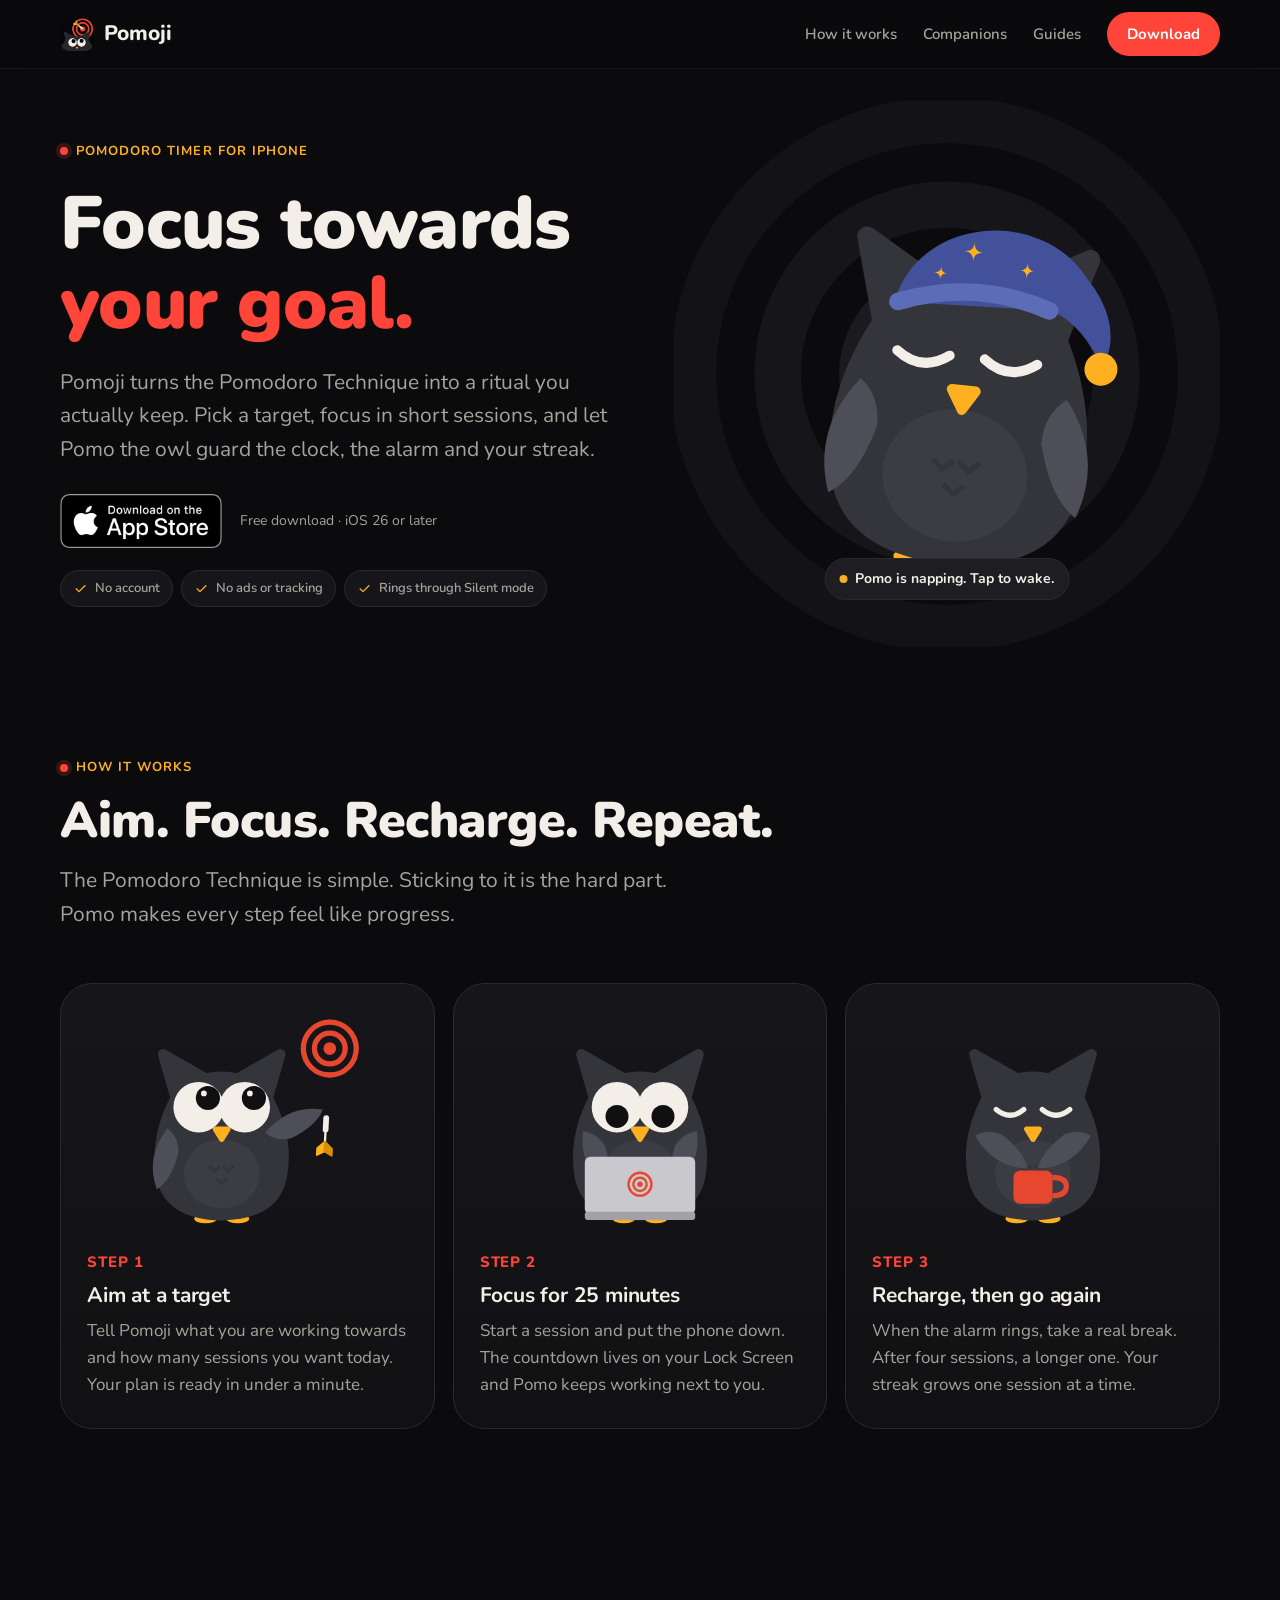
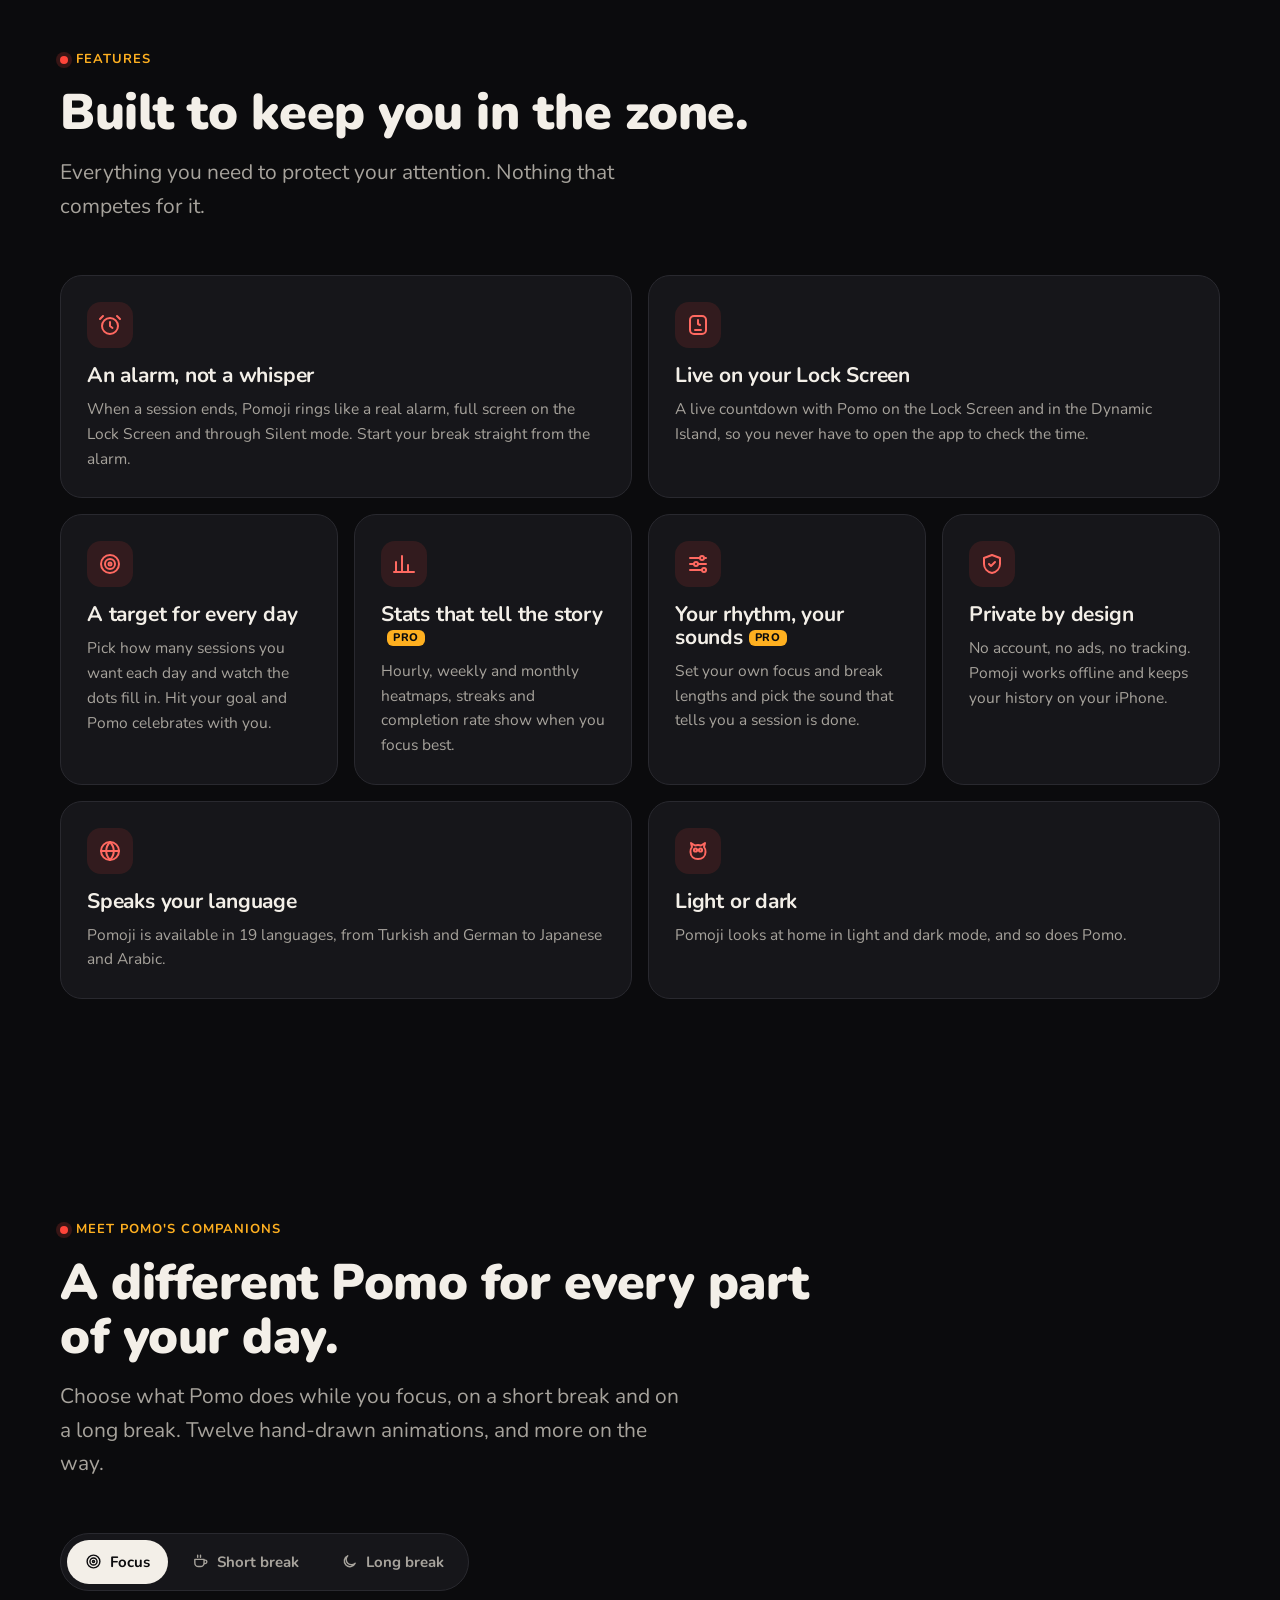
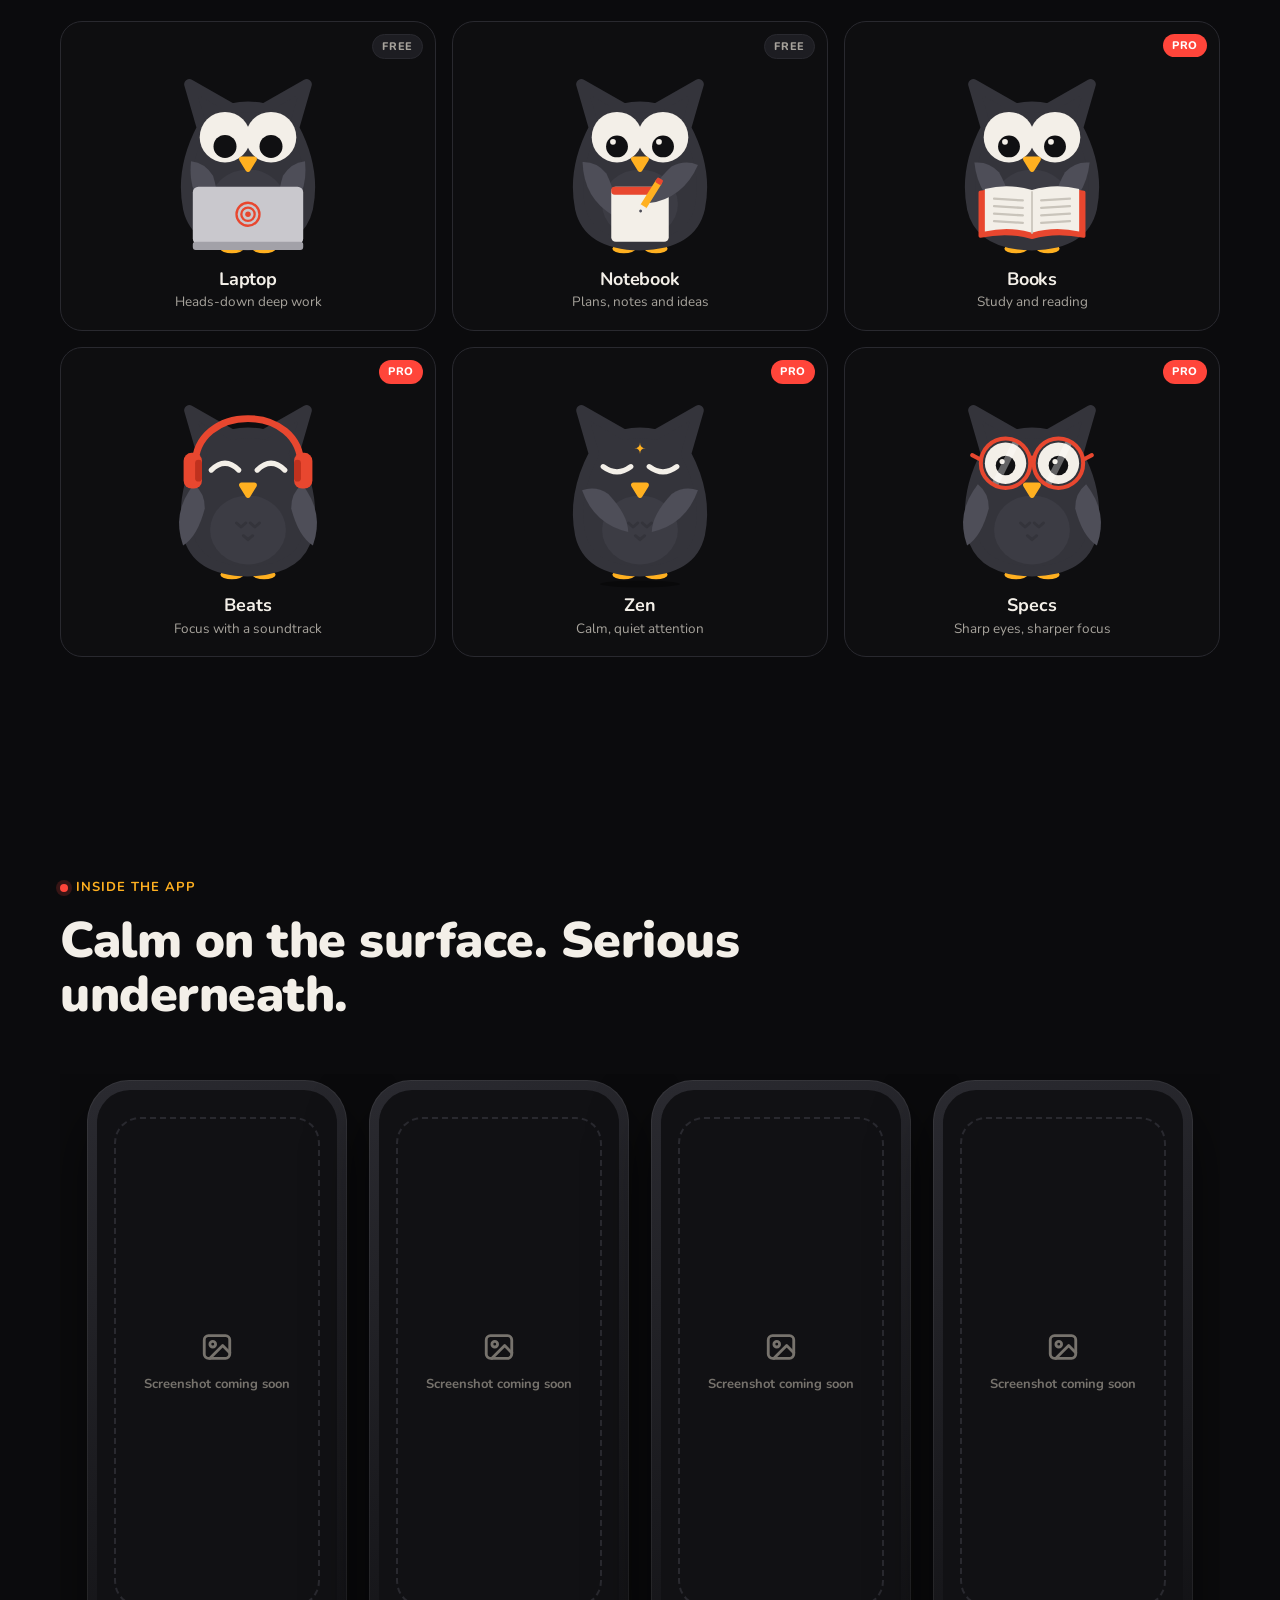
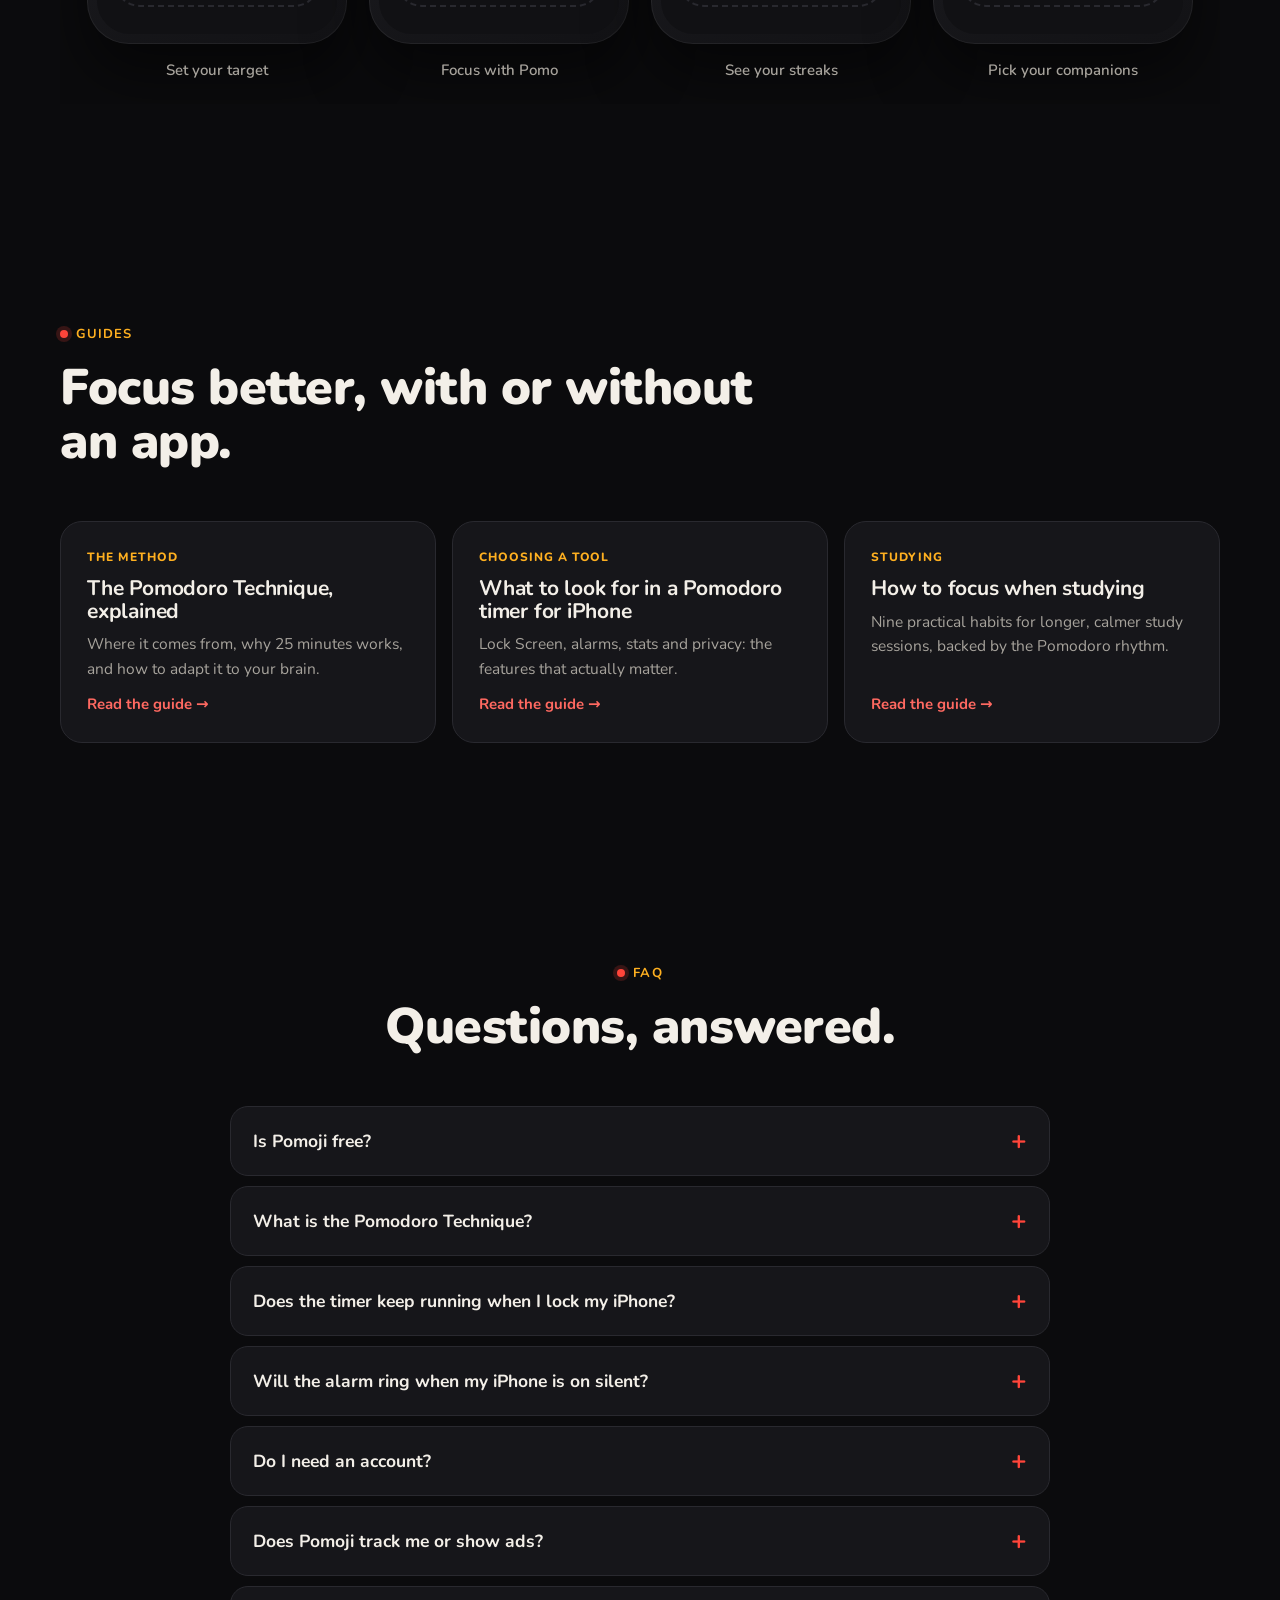
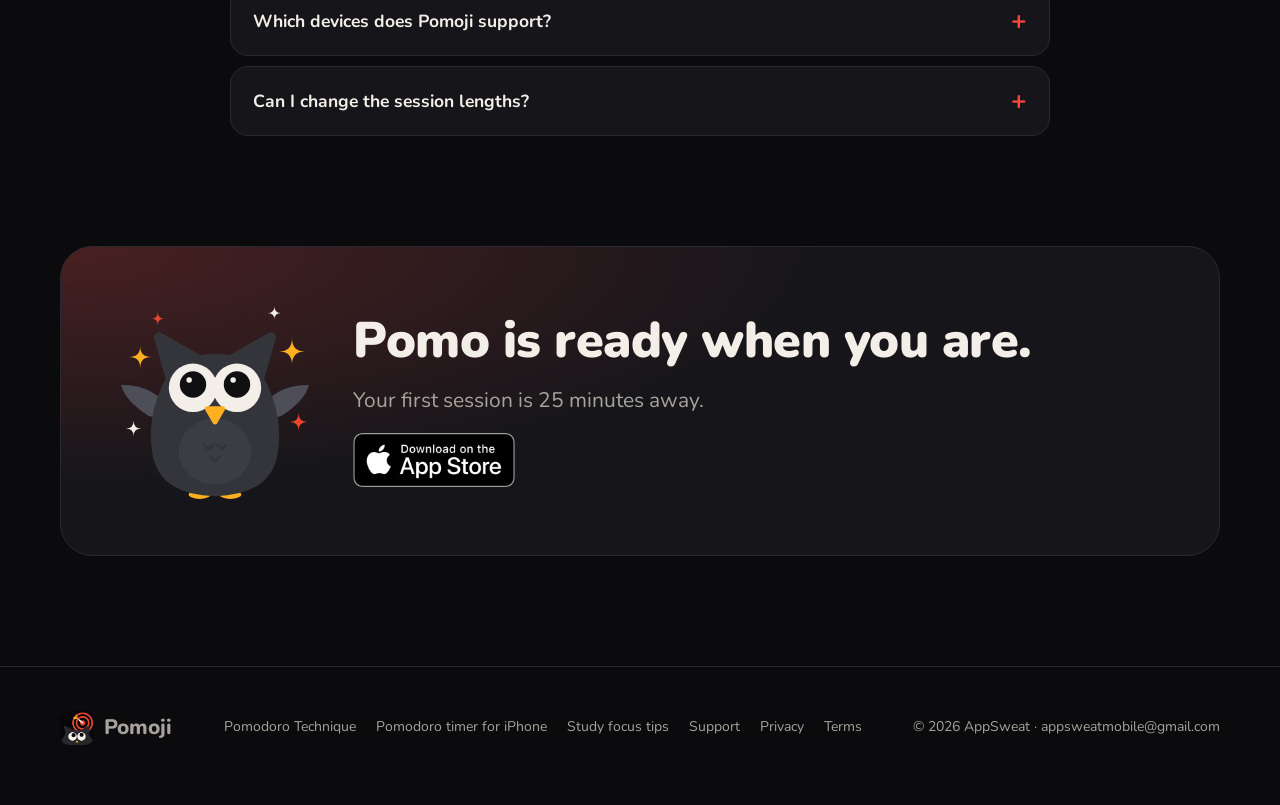
==== index.html @ 1c027a56 "Launch Pomoji website Co-Authored-By: Claude Opus 5.5 <noreply@anthropic.com>" ====
<!doctype html>
<html lang="en">
<head>
<meta charset="utf-8">
<meta name="viewport" content="width=device-width, initial-scale=1">
<title>Pomoji — Pomodoro Timer for iPhone with an Owl Coach</title>
<meta name="description" content="Pomoji is a Pomodoro timer for iPhone with Pomo the owl: alarms that ring on silent, a daily goal, streaks and stats. Free, private, no account.">
<link rel="canonical" href="https://armagangok.github.io/pomoji-app/">
<meta name="robots" content="index, follow, max-image-preview:large">
<meta name="theme-color" content="#0b0b0d">
<meta name="apple-itunes-app" content="app-id=6754637383">
<meta property="og:type" content="website">
<meta property="og:site_name" content="Pomoji">
<meta property="og:title" content="Pomoji — Pomodoro Timer for iPhone with an Owl Coach">
<meta property="og:description" content="Pomoji is a Pomodoro timer for iPhone with Pomo the owl: alarms that ring on silent, a daily goal, streaks and stats. Free, private, no account.">
<meta property="og:url" content="https://armagangok.github.io/pomoji-app/">
<meta property="og:image" content="https://armagangok.github.io/pomoji-app/assets/og-image.png">
<meta property="og:image:width" content="1200">
<meta property="og:image:height" content="630">
<meta name="twitter:card" content="summary_large_image">
<meta name="twitter:title" content="Pomoji — Pomodoro Timer for iPhone with an Owl Coach">
<meta name="twitter:description" content="Pomoji is a Pomodoro timer for iPhone with Pomo the owl: alarms that ring on silent, a daily goal, streaks and stats. Free, private, no account.">
<meta name="twitter:image" content="https://armagangok.github.io/pomoji-app/assets/og-image.png">
<link rel="icon" type="image/png" href="assets/favicon-64.png">
<link rel="apple-touch-icon" href="assets/apple-touch-icon.png">
<link rel="preconnect" href="https://fonts.googleapis.com"><link rel="preconnect" href="https://fonts.gstatic.com" crossorigin><link href="https://fonts.googleapis.com/css2?family=Nunito:wght@400;500;600;700;800;900&amp;display=swap" rel="stylesheet">
<link rel="stylesheet" href="site.css">
<link rel="stylesheet" href="poses.css">
<script type="application/ld+json">{
 "@context": "https://schema.org",
 "@graph": [
  {
   "@type": "Organization",
   "@id": "https://armagangok.github.io/pomoji-app/#appsweat",
   "name": "AppSweat",
   "email": "appsweatmobile@gmail.com",
   "url": "https://armagangok.github.io/pomoji-app/"
  },
  {
   "@type": "WebSite",
   "@id": "https://armagangok.github.io/pomoji-app/#site",
   "url": "https://armagangok.github.io/pomoji-app/",
   "name": "Pomoji",
   "publisher": {
    "@id": "https://armagangok.github.io/pomoji-app/#appsweat"
   }
  },
  {
   "@type": "MobileApplication",
   "@id": "https://armagangok.github.io/pomoji-app/#app",
   "name": "Pomoji",
   "alternateName": [
    "Pomodoro Timer - Pomoji",
    "Pomoji: Pomodoro Focus Timer"
   ],
   "description": "Pomoji is a Pomodoro focus timer for iPhone with an owl coach named Pomo, Lock Screen alarms, a daily session goal, streaks and heatmaps. No account, no ads, no tracking.",
   "operatingSystem": "iOS 26 or later",
   "applicationCategory": "ProductivityApplication",
   "url": "https://armagangok.github.io/pomoji-app/",
   "downloadUrl": "https://apps.apple.com/app/id6754637383",
   "installUrl": "https://apps.apple.com/app/id6754637383",
   "image": "https://armagangok.github.io/pomoji-app/assets/icon-512.png",
   "screenshot": "https://armagangok.github.io/pomoji-app/assets/og-image.png",
   "inLanguage": [
    "en",
    "tr",
    "de",
    "fr",
    "es",
    "it",
    "pt-BR",
    "ja",
    "ko",
    "zh-Hans",
    "ru",
    "ar",
    "hi",
    "id",
    "nl",
    "pl",
    "sv",
    "vi"
   ],
   "offers": {
    "@type": "Offer",
    "price": "0",
    "priceCurrency": "USD",
    "category": "free"
   },
   "publisher": {
    "@id": "https://armagangok.github.io/pomoji-app/#appsweat"
   },
   "featureList": [
    "An alarm, not a whisper",
    "Live on your Lock Screen",
    "A target for every day",
    "Stats that tell the story",
    "Your rhythm, your sounds",
    "Private by design",
    "Speaks your language",
    "Light or dark"
   ]
  },
  {
   "@type": "FAQPage",
   "mainEntity": [
    {
     "@type": "Question",
     "name": "Is Pomoji free?",
     "acceptedAnswer": {
      "@type": "Answer",
      "text": "Yes. Pomoji is a free download with the full Pomodoro timer, Lock Screen alarms, the daily goal and the free companions. Pomoji Pro is an optional subscription that adds detailed stats and heatmaps, custom session lengths and sounds, and the Pro companions."
     }
    },
    {
     "@type": "Question",
     "name": "What is the Pomodoro Technique?",
     "acceptedAnswer": {
      "@type": "Answer",
      "text": "It is a time-management method where you work in focused sessions, classically 25 minutes, separated by 5-minute breaks, with a longer break after every four sessions. Pomoji runs that rhythm for you and keeps count."
     }
    },
    {
     "@type": "Question",
     "name": "Does the timer keep running when I lock my iPhone?",
     "acceptedAnswer": {
      "@type": "Answer",
      "text": "Yes. Pomoji tracks real time, shows a live countdown on the Lock Screen and in the Dynamic Island, and alerts you when the session ends even if the app is closed."
     }
    },
    {
     "@type": "Question",
     "name": "Will the alarm ring when my iPhone is on silent?",
     "acceptedAnswer": {
      "@type": "Answer",
      "text": "If you allow alarms, Pomoji uses Apple's AlarmKit so the end of a session rings like a real alarm, full screen on the Lock Screen, even in Silent mode or a Focus. From the alarm you can start your break or your next focus session in one tap."
     }
    },
    {
     "@type": "Question",
     "name": "Do I need an account?",
     "acceptedAnswer": {
      "@type": "Answer",
      "text": "No. There is no sign-up and no login. Your sessions, streaks and settings stay on your iPhone."
     }
    },
    {
     "@type": "Question",
     "name": "Does Pomoji track me or show ads?",
     "acceptedAnswer": {
      "@type": "Answer",
      "text": "No. Pomoji has no ads and no third-party analytics or tracking SDKs. Read the Privacy Policy for the details."
     }
    },
    {
     "@type": "Question",
     "name": "Which devices does Pomoji support?",
     "acceptedAnswer": {
      "@type": "Answer",
      "text": "Pomoji is made for iPhone and needs iOS 26 or later."
     }
    },
    {
     "@type": "Question",
     "name": "Can I change the session lengths?",
     "acceptedAnswer": {
      "@type": "Answer",
      "text": "Yes. The classic 25/5/15 rhythm is the default, and Pomoji Pro lets you set your own focus, short break and long break lengths."
     }
    }
   ]
  }
 ]
}</script>
</head>
<body>
<a class="sr-only" href="#main">Skip to content</a>
<header class="topbar"><div class="wrap">
<a class="brand" href="./"><img src="assets/favicon-64.png" alt="" width="34" height="34">Pomoji</a>
<nav class="nav" aria-label="Main">
<a class="hide-sm" href="./#how">How it works</a>
<a class="hide-sm" href="./#companions">Companions</a>
<a class="hide-sm" href="./#guides">Guides</a>
<a class="btn btn-red" href="https://apps.apple.com/app/id6754637383">Download</a>
</nav>
</div></header>

<main id="main">
<section class="hero"><div class="wrap">
<div class="hero-copy">
<p class="eyebrow">Pomodoro timer for iPhone</p>
<h1>Focus towards <span class="accent">your goal.</span></h1>
<p class="lead">Pomoji turns the Pomodoro Technique into a ritual you actually keep. Pick a target, focus in short sessions, and let Pomo the owl guard the clock, the alarm and your streak.</p>
<div class="store-row"><a class="store-badge" href="https://apps.apple.com/app/id6754637383" aria-label="Download Pomoji on the App Store"><img src="assets/badge-app-store.png" alt="Download on the App Store" width="162" height="54"></a><span class="store-meta">Free download · iOS 26 or later</span></div>
<div class="chips">
<span class="chip"><svg viewBox="0 0 24 24" aria-hidden="true" fill="none" stroke="currentColor" stroke-width="2" stroke-linecap="round" stroke-linejoin="round"><path d="M5 12.5l4.5 4.5L19 7.5"/></svg>No account</span>
<span class="chip"><svg viewBox="0 0 24 24" aria-hidden="true" fill="none" stroke="currentColor" stroke-width="2" stroke-linecap="round" stroke-linejoin="round"><path d="M5 12.5l4.5 4.5L19 7.5"/></svg>No ads or tracking</span>
<span class="chip"><svg viewBox="0 0 24 24" aria-hidden="true" fill="none" stroke="currentColor" stroke-width="2" stroke-linecap="round" stroke-linejoin="round"><path d="M5 12.5l4.5 4.5L19 7.5"/></svg>Rings through Silent mode</span>
</div>
</div>
<div class="stage">
<svg class="stage-rings" viewBox="0 0 400 400" aria-hidden="true"><circle cx="200" cy="200" r="186" stroke="#131316"></circle><circle cx="200" cy="200" r="124" stroke="#16161a"></circle><circle cx="200" cy="200" r="62" stroke="#1a1a1f"></circle></svg>
<button class="pomo-button" type="button" aria-label="Wake Pomo up"><svg id="pomo" viewBox="0 0 400 400" aria-hidden="true">
<g class="h-zzz"><path class="pm-z" d="M78 150 h14 l-14 14 h14" style="fill:none;stroke:#F3EFE8;stroke-width:3.1;stroke-linecap:round;stroke-linejoin:round;animation-delay:0s"></path><path class="pm-z" d="M56 108 h20 l-20 20 h20" style="fill:none;stroke:#F3EFE8;stroke-width:4.4;stroke-linecap:round;stroke-linejoin:round;animation-delay:0.9s"></path><path class="pm-z" d="M32 58 h27 l-27 27 h27" style="fill:none;stroke:#F3EFE8;stroke-width:5.9;stroke-linecap:round;stroke-linejoin:round;animation-delay:1.8s"></path></g>
<g class="h-sparks"><path class="pm-spark" d="M58 100 Q58 120 78 120 Q58 120 58 140 Q58 120 38 120 Q58 120 58 100 Z" style="fill:#FFB020;animation-delay:0s"></path><path class="pm-spark" d="M345 86 Q345 110 369 110 Q345 110 345 134 Q345 110 321 110 Q345 110 345 86 Z" style="fill:#FFB020;animation-delay:0.4s"></path><path class="pm-spark" d="M48 236 Q48 250 62 250 Q48 250 48 264 Q48 250 34 250 Q48 250 48 236 Z" style="fill:#F3EFE8;animation-delay:0.8s"></path><path class="pm-spark" d="M355 222 Q355 238 371 238 Q355 238 355 254 Q355 238 339 238 Q355 238 355 222 Z" style="fill:#E8472F;animation-delay:0.2s"></path><path class="pm-spark" d="M96 34 Q96 46 108 46 Q96 46 96 58 Q96 46 84 46 Q96 46 96 34 Z" style="fill:#E8472F;animation-delay:0.6s"></path><path class="pm-spark" d="M310 24 Q310 36 322 36 Q310 36 310 48 Q310 36 298 36 Q310 36 310 24 Z" style="fill:#F3EFE8;animation-delay:1s"></path></g>
<g class="h-hop"><g class="h-breathe"><g class="h-sway">
<ellipse cx="172" cy="370" rx="20" ry="8" style="fill:#FFB020"></ellipse><ellipse cx="228" cy="370" rx="20" ry="8" style="fill:#FFB020"></ellipse><path d="M120 160 L98 84 L172 126 Q200 120 228 126 L302 84 L280 160 Q318 232 304 300 Q290 362 200 364 Q110 362 96 300 Q82 232 120 160 Z" style="fill:#34343B;stroke:#34343B;stroke-width:18;stroke-linejoin:round"></path><ellipse cx="200" cy="292" rx="66" ry="60" style="fill:#3C3C44"></ellipse><path d="M180 280 l8 7 l8 -7 M204 280 l8 7 l8 -7 M192 302 l8 7 l8 -7" style="fill:none;stroke:#34343B;stroke-width:5;stroke-linecap:round;stroke-linejoin:round"></path>
<g class="h-eyes-closed"><path d="M136 184 Q160 202 184 184" style="fill:none;stroke:#F3EFE8;stroke-width:9;stroke-linecap:round"></path><path d="M216 184 Q240 202 264 184" style="fill:none;stroke:#F3EFE8;stroke-width:9;stroke-linecap:round"></path></g>
<g class="h-eyes-open"><circle cx="160" cy="176" r="44" style="fill:#F3EFE8"></circle><circle cx="240" cy="176" r="44" style="fill:#F3EFE8"></circle><g class="h-pupils"><circle cx="160" cy="178" r="21" style="fill:#101012"></circle><circle cx="153" cy="170" r="5" style="fill:#F3EFE8"></circle><circle cx="240" cy="178" r="21" style="fill:#101012"></circle><circle cx="233" cy="170" r="5" style="fill:#F3EFE8"></circle></g></g>
<path class="h-yawn" d="M189 214 H211 L200 232 Z" style="fill:#FFB020;stroke:#FFB020;stroke-width:9;stroke-linejoin:round"></path>
<g class="h-wing-l"><path d="M104 214 Q 74 270 104 322 Q 126 302 130 252 Q 126 226 104 214 Z" transform="rotate(10 112 224)" style="fill:#4E4E58"></path></g><g class="h-wing-r"><path d="M296 214 Q 326 270 296 322 Q 274 302 270 252 Q 274 226 296 214 Z" transform="rotate(-10 288 224)" style="fill:#4E4E58"></path></g>
<g class="h-cap">
<path d="M134 136 C150 66 252 46 298 104 C320 126 328 150 322 172 C306 146 284 130 266 130 Z" style="fill:#43519A;stroke:#43519A;stroke-width:8;stroke-linejoin:round"></path>
<path d="M132 140 Q200 112 270 134" style="fill:none;stroke:#5D6CB8;stroke-width:16;stroke-linecap:round"></path><path d="M196 79 Q196 88 205 88 Q196 88 196 97 Q196 88 187 88 Q196 88 196 79 Z" style="fill:#FFB020"></path><path d="M246 93 Q246 100 253 100 Q246 100 246 107 Q246 100 239 100 Q246 100 246 93 Z" style="fill:#FFB020"></path><path d="M168 104 Q168 110 174 110 Q168 110 168 116 Q168 110 162 110 Q168 110 168 104 Z" style="fill:#FFB020"></path>
<circle class="pm-pompom" cx="322" cy="182" r="15" style="fill:#FFB020"></circle>
</g>
</g></g></g>
</svg></button>
<p class="bubble" aria-live="polite"></p>
<span class="pomo-hint" aria-hidden="true"><span class="dot"></span>Pomo is napping. Tap to wake.</span>
</div>
</div></section>
<section class="section" id="how"><div class="wrap">
<div class="section-head">
<p class="eyebrow">How it works</p>
<h2>Aim. Focus. Recharge. Repeat.</h2>
<p class="lead">The Pomodoro Technique is simple. Sticking to it is the hard part. Pomo makes every step feel like progress.</p>
</div>
<div class="steps">
<article class="step"><svg class="pose" viewBox="0 0 400 400" role="img" aria-label="Pomo throwing a dart at a target"><g class="pm-hit"><circle cx="344" cy="74" r="46" style="fill:none;stroke:#E8472F;stroke-width:9.2"></circle><circle cx="344" cy="74" r="26.7" style="fill:none;stroke:#E8472F;stroke-width:9.2"></circle><circle cx="344" cy="74" r="11.0" style="fill:#E8472F"></circle></g><g transform="translate(-44 0)"><g class="pm-bob"><ellipse cx="172" cy="370" rx="20" ry="8" style="fill:#FFB020"></ellipse><ellipse cx="228" cy="370" rx="20" ry="8" style="fill:#FFB020"></ellipse><path d="M120 160 L98 84 L172 126 Q200 120 228 126 L302 84 L280 160 Q318 232 304 300 Q290 362 200 364 Q110 362 96 300 Q82 232 120 160 Z" style="fill:#34343B;stroke:#34343B;stroke-width:18;stroke-linejoin:round"></path><ellipse cx="200" cy="292" rx="66" ry="60" style="fill:#3C3C44"></ellipse><path d="M180 280 l8 7 l8 -7 M204 280 l8 7 l8 -7 M192 302 l8 7 l8 -7" style="fill:none;stroke:#34343B;stroke-width:5;stroke-linecap:round;stroke-linejoin:round"></path><g class="pm-blink"><circle cx="160" cy="176" r="44" style="fill:#F3EFE8"></circle><circle cx="240" cy="176" r="44" style="fill:#F3EFE8"></circle><circle cx="176" cy="160" r="21" style="fill:#101012"></circle><circle cx="256" cy="160" r="21" style="fill:#101012"></circle><circle cx="169" cy="152" r="5" style="fill:#F3EFE8"></circle><circle cx="249" cy="152" r="5" style="fill:#F3EFE8"></circle></g><path d="M189 214 H211 L200 232 Z" style="fill:#FFB020;stroke:#FFB020;stroke-width:9;stroke-linejoin:round"></path><path d="M104 214 Q 74 270 104 322 Q 126 302 130 252 Q 126 226 104 214 Z" transform="rotate(10 112 224)" style="fill:#4E4E58"></path><path d="M296 214 Q 326 270 296 322 Q 274 302 270 252 Q 274 226 296 214 Z" transform="rotate(-112 288 224)" style="fill:#4E4E58"></path></g></g><g transform="translate(338 190) rotate(-87.0)"><g class="pm-fly" style="--d:116.2px"><rect x="-30" y="-5" width="30" height="10" rx="5" style="fill:#F3EFE8"></rect><rect x="-54" y="-2" width="26" height="4" rx="2" style="fill:#F3EFE8"></rect><path d="M-46 0 L-58 -13 L-70 -13 L-63 0 Z" style="fill:#FFB020;stroke:#FFB020;stroke-width:3;stroke-linejoin:round"></path><path d="M-46 0 L-58 13 L-70 13 L-63 0 Z" style="fill:#D98E00;stroke:#D98E00;stroke-width:3;stroke-linejoin:round"></path></g></g></svg><span class="num">Step 1</span><h3>Aim at a target</h3><p>Tell Pomoji what you are working towards and how many sessions you want today. Your plan is ready in under a minute.</p></article>
<article class="step"><svg class="pose" viewBox="0 0 400 400" role="img" aria-label="Pomo typing on a laptop"><g class="pm-bob"><ellipse cx="172" cy="370" rx="20" ry="8" style="fill:#FFB020"></ellipse><ellipse cx="228" cy="370" rx="20" ry="8" style="fill:#FFB020"></ellipse><path d="M120 160 L98 84 L172 126 Q200 120 228 126 L302 84 L280 160 Q318 232 304 300 Q290 362 200 364 Q110 362 96 300 Q82 232 120 160 Z" style="fill:#34343B;stroke:#34343B;stroke-width:18;stroke-linejoin:round"></path><ellipse cx="200" cy="292" rx="66" ry="60" style="fill:#3C3C44"></ellipse><path d="M180 280 l8 7 l8 -7 M204 280 l8 7 l8 -7 M192 302 l8 7 l8 -7" style="fill:none;stroke:#34343B;stroke-width:5;stroke-linecap:round;stroke-linejoin:round"></path><g class="pm-blink"><circle cx="160" cy="176" r="44" style="fill:#F3EFE8"></circle><circle cx="240" cy="176" r="44" style="fill:#F3EFE8"></circle><circle cx="160" cy="192" r="20" style="fill:#101012"></circle><circle cx="240" cy="192" r="20" style="fill:#101012"></circle></g><path d="M189 214 H211 L200 232 Z" style="fill:#FFB020;stroke:#FFB020;stroke-width:9;stroke-linejoin:round"></path><g class="pm-type-a"><path d="M104 214 Q 74 270 104 322 Q 126 302 130 252 Q 126 226 104 214 Z" transform="rotate(-22 112 224)" style="fill:#4E4E58"></path></g><g class="pm-type-b"><path d="M296 214 Q 326 270 296 322 Q 274 302 270 252 Q 274 226 296 214 Z" transform="rotate(22 288 224)" style="fill:#4E4E58"></path></g></g><rect x="104" y="262" width="192" height="100" rx="10" style="fill:#C9C8CD"></rect><rect x="104" y="358" width="192" height="14" rx="5" style="fill:#A2A1A8"></rect><g class="pm-rings"><circle cx="200" cy="310" r="20" style="fill:none;stroke:#E8472F;stroke-width:4.0"></circle><circle cx="200" cy="310" r="11.6" style="fill:none;stroke:#E8472F;stroke-width:4.0"></circle><circle cx="200" cy="310" r="4.8" style="fill:#E8472F"></circle></g></svg><span class="num">Step 2</span><h3>Focus for 25 minutes</h3><p>Start a session and put the phone down. The countdown lives on your Lock Screen and Pomo keeps working next to you.</p></article>
<article class="step"><svg class="pose" viewBox="0 0 400 400" role="img" aria-label="Pomo sipping from a warm mug"><g class="pm-breathe"><ellipse cx="172" cy="370" rx="20" ry="8" style="fill:#FFB020"></ellipse><ellipse cx="228" cy="370" rx="20" ry="8" style="fill:#FFB020"></ellipse><path d="M120 160 L98 84 L172 126 Q200 120 228 126 L302 84 L280 160 Q318 232 304 300 Q290 362 200 364 Q110 362 96 300 Q82 232 120 160 Z" style="fill:#34343B;stroke:#34343B;stroke-width:18;stroke-linejoin:round"></path><ellipse cx="200" cy="292" rx="66" ry="60" style="fill:#3C3C44"></ellipse><path d="M180 280 l8 7 l8 -7 M204 280 l8 7 l8 -7 M192 302 l8 7 l8 -7" style="fill:none;stroke:#34343B;stroke-width:5;stroke-linecap:round;stroke-linejoin:round"></path><path d="M136 180 Q160 200 184 180" style="fill:none;stroke:#F3EFE8;stroke-width:9;stroke-linecap:round"></path><path d="M216 180 Q240 200 264 180" style="fill:none;stroke:#F3EFE8;stroke-width:9;stroke-linecap:round"></path><path d="M189 214 H211 L200 232 Z" style="fill:#FFB020;stroke:#FFB020;stroke-width:9;stroke-linejoin:round"></path><path d="M150 190 Q140 200 150 206" style="fill:none;stroke:none"></path><rect x="166" y="286" width="68" height="58" rx="12" style="fill:#E8472F"></rect><path d="M234 298 q24 0 24 16 q0 16 -24 16" style="fill:none;stroke:#E8472F;stroke-width:9"></path><path d="M104 214 Q 74 270 104 322 Q 126 302 130 252 Q 126 226 104 214 Z" transform="rotate(-58 112 224)" style="fill:#4E4E58"></path><path d="M296 214 Q 326 270 296 322 Q 274 302 270 252 Q 274 226 296 214 Z" transform="rotate(58 288 224)" style="fill:#4E4E58"></path></g><path class="pm-steam" d="M190 280 q-6 -9 0 -18 q6 -9 0 -18" style="fill:none;stroke:#F3EFE8;stroke-width:5;stroke-linecap:round;animation-delay:0s"></path><path class="pm-steam" d="M212 280 q-6 -9 0 -18 q6 -9 0 -18" style="fill:none;stroke:#F3EFE8;stroke-width:5;stroke-linecap:round;animation-delay:1.2s"></path></svg><span class="num">Step 3</span><h3>Recharge, then go again</h3><p>When the alarm rings, take a real break. After four sessions, a longer one. Your streak grows one session at a time.</p></article>
</div>
</div></section>
<section class="section" id="features"><div class="wrap">
<div class="section-head">
<p class="eyebrow">Features</p>
<h2>Built to keep you in the zone.</h2>
<p class="lead">Everything you need to protect your attention. Nothing that competes for it.</p>
</div>
<div class="features"><article class="feature wide"><span class="icon"><svg viewBox="0 0 24 24" aria-hidden="true" fill="none" stroke="currentColor" stroke-width="2" stroke-linecap="round" stroke-linejoin="round"><circle cx="12" cy="13" r="8"/><path d="M12 9v4l2.5 2M5 3 2 6M19 3l3 3"/></svg></span><h3>An alarm, not a whisper</h3><p>When a session ends, Pomoji rings like a real alarm, full screen on the Lock Screen and through Silent mode. Start your break straight from the alarm.</p></article><article class="feature wide"><span class="icon"><svg viewBox="0 0 24 24" aria-hidden="true" fill="none" stroke="currentColor" stroke-width="2" stroke-linecap="round" stroke-linejoin="round"><rect x="4" y="3" width="16" height="18" rx="4"/><path d="M9 17h6M12 7v4l2 1"/></svg></span><h3>Live on your Lock Screen</h3><p>A live countdown with Pomo on the Lock Screen and in the Dynamic Island, so you never have to open the app to check the time.</p></article><article class="feature"><span class="icon"><svg viewBox="0 0 24 24" aria-hidden="true" fill="none" stroke="currentColor" stroke-width="2" stroke-linecap="round" stroke-linejoin="round"><circle cx="12" cy="12" r="9"/><circle cx="12" cy="12" r="5"/><circle cx="12" cy="12" r="1.5"/></svg></span><h3>A target for every day</h3><p>Pick how many sessions you want each day and watch the dots fill in. Hit your goal and Pomo celebrates with you.</p></article><article class="feature"><span class="icon"><svg viewBox="0 0 24 24" aria-hidden="true" fill="none" stroke="currentColor" stroke-width="2" stroke-linecap="round" stroke-linejoin="round"><path d="M4 20V10M10 20V4M16 20v-7M22 20H2"/></svg></span><h3>Stats that tell the story<span class=pro>PRO</span></h3><p>Hourly, weekly and monthly heatmaps, streaks and completion rate show when you focus best.</p></article><article class="feature"><span class="icon"><svg viewBox="0 0 24 24" aria-hidden="true" fill="none" stroke="currentColor" stroke-width="2" stroke-linecap="round" stroke-linejoin="round"><path d="M4 6h10M18 6h2M4 12h4M12 12h8M4 18h12M20 18h0"/><circle cx="16" cy="6" r="2"/><circle cx="10" cy="12" r="2"/><circle cx="18" cy="18" r="2"/></svg></span><h3>Your rhythm, your sounds<span class=pro>PRO</span></h3><p>Set your own focus and break lengths and pick the sound that tells you a session is done.</p></article><article class="feature"><span class="icon"><svg viewBox="0 0 24 24" aria-hidden="true" fill="none" stroke="currentColor" stroke-width="2" stroke-linecap="round" stroke-linejoin="round"><path d="M12 3l8 3v6c0 4.5-3.4 8-8 9-4.6-1-8-4.5-8-9V6z"/><path d="M9 12l2 2 4-4"/></svg></span><h3>Private by design</h3><p>No account, no ads, no tracking. Pomoji works offline and keeps your history on your iPhone.</p></article><article class="feature wide"><span class="icon"><svg viewBox="0 0 24 24" aria-hidden="true" fill="none" stroke="currentColor" stroke-width="2" stroke-linecap="round" stroke-linejoin="round"><circle cx="12" cy="12" r="9"/><path d="M3 12h18M12 3c2.5 2.7 3.8 5.7 3.8 9s-1.3 6.3-3.8 9c-2.5-2.7-3.8-5.7-3.8-9S9.5 5.7 12 3z"/></svg></span><h3>Speaks your language</h3><p>Pomoji is available in 19 languages, from Turkish and German to Japanese and Arabic.</p></article><article class="feature wide"><span class="icon"><svg viewBox="0 0 24 24" aria-hidden="true" fill="none" stroke="currentColor" stroke-width="2" stroke-linecap="round" stroke-linejoin="round"><path d="M6 8 5 4l4 2.5a8 8 0 0 1 6 0L19 4l-1 4a7 7 0 0 1 1.5 5c0 4.4-3.4 7-7.5 7s-7.5-2.6-7.5-7A7 7 0 0 1 6 8z"/><circle cx="9.5" cy="11" r="1.6"/><circle cx="14.5" cy="11" r="1.6"/></svg></span><h3>Light or dark</h3><p>Pomoji looks at home in light and dark mode, and so does Pomo.</p></article></div>
</div></section>
<section class="section" id="companions"><div class="wrap">
<div class="section-head">
<p class="eyebrow">Meet Pomo's companions</p>
<h2>A different Pomo for every part of your day.</h2>
<p class="lead">Choose what Pomo does while you focus, on a short break and on a long break. Twelve hand-drawn animations, and more on the way.</p>
</div>
<div class="tabs" role="tablist" aria-label="Companion categories"><button class="tab" role="tab" type="button" id="tab-focus" aria-controls="panel-focus" aria-selected="true" tabindex="0"><svg viewBox="0 0 24 24" aria-hidden="true" fill="none" stroke="currentColor" stroke-width="2" stroke-linecap="round" stroke-linejoin="round"><circle cx="12" cy="12" r="9"/><circle cx="12" cy="12" r="5"/><circle cx="12" cy="12" r="1.5"/></svg>Focus</button><button class="tab" role="tab" type="button" id="tab-short" aria-controls="panel-short" aria-selected="false" tabindex="-1"><svg viewBox="0 0 24 24" aria-hidden="true" fill="none" stroke="currentColor" stroke-width="2" stroke-linecap="round" stroke-linejoin="round"><path d="M4 9h13v5a5 5 0 0 1-5 5H9a5 5 0 0 1-5-5zM17 10h1.5a2.5 2.5 0 0 1 0 5H17M8 3v3M12 3v3"/></svg>Short break</button><button class="tab" role="tab" type="button" id="tab-long" aria-controls="panel-long" aria-selected="false" tabindex="-1"><svg viewBox="0 0 24 24" aria-hidden="true" fill="none" stroke="currentColor" stroke-width="2" stroke-linecap="round" stroke-linejoin="round"><path d="M20 14.5A8 8 0 1 1 9.5 4 6.5 6.5 0 0 0 20 14.5z"/></svg>Long break</button></div>
<div class="gallery" role="tabpanel" id="panel-focus" aria-labelledby="tab-focus"><article class="pal"><svg class="pose" viewBox="0 0 400 400" role="img" aria-label="Pomo, Laptop companion"><g class="pm-bob"><ellipse cx="172" cy="370" rx="20" ry="8" style="fill:#FFB020"></ellipse><ellipse cx="228" cy="370" rx="20" ry="8" style="fill:#FFB020"></ellipse><path d="M120 160 L98 84 L172 126 Q200 120 228 126 L302 84 L280 160 Q318 232 304 300 Q290 362 200 364 Q110 362 96 300 Q82 232 120 160 Z" style="fill:#34343B;stroke:#34343B;stroke-width:18;stroke-linejoin:round"></path><ellipse cx="200" cy="292" rx="66" ry="60" style="fill:#3C3C44"></ellipse><path d="M180 280 l8 7 l8 -7 M204 280 l8 7 l8 -7 M192 302 l8 7 l8 -7" style="fill:none;stroke:#34343B;stroke-width:5;stroke-linecap:round;stroke-linejoin:round"></path><g class="pm-blink"><circle cx="160" cy="176" r="44" style="fill:#F3EFE8"></circle><circle cx="240" cy="176" r="44" style="fill:#F3EFE8"></circle><circle cx="160" cy="192" r="20" style="fill:#101012"></circle><circle cx="240" cy="192" r="20" style="fill:#101012"></circle></g><path d="M189 214 H211 L200 232 Z" style="fill:#FFB020;stroke:#FFB020;stroke-width:9;stroke-linejoin:round"></path><g class="pm-type-a"><path d="M104 214 Q 74 270 104 322 Q 126 302 130 252 Q 126 226 104 214 Z" transform="rotate(-22 112 224)" style="fill:#4E4E58"></path></g><g class="pm-type-b"><path d="M296 214 Q 326 270 296 322 Q 274 302 270 252 Q 274 226 296 214 Z" transform="rotate(22 288 224)" style="fill:#4E4E58"></path></g></g><rect x="104" y="262" width="192" height="100" rx="10" style="fill:#C9C8CD"></rect><rect x="104" y="358" width="192" height="14" rx="5" style="fill:#A2A1A8"></rect><g class="pm-rings"><circle cx="200" cy="310" r="20" style="fill:none;stroke:#E8472F;stroke-width:4.0"></circle><circle cx="200" cy="310" r="11.6" style="fill:none;stroke:#E8472F;stroke-width:4.0"></circle><circle cx="200" cy="310" r="4.8" style="fill:#E8472F"></circle></g></svg><span class="tag free">FREE</span><h3>Laptop</h3><p>Heads-down deep work</p></article><article class="pal"><svg class="pose" viewBox="0 0 400 400" role="img" aria-label="Pomo, Notebook companion"><g class="pm-bob"><ellipse cx="172" cy="370" rx="20" ry="8" style="fill:#FFB020"></ellipse><ellipse cx="228" cy="370" rx="20" ry="8" style="fill:#FFB020"></ellipse><path d="M120 160 L98 84 L172 126 Q200 120 228 126 L302 84 L280 160 Q318 232 304 300 Q290 362 200 364 Q110 362 96 300 Q82 232 120 160 Z" style="fill:#34343B;stroke:#34343B;stroke-width:18;stroke-linejoin:round"></path><ellipse cx="200" cy="292" rx="66" ry="60" style="fill:#3C3C44"></ellipse><path d="M180 280 l8 7 l8 -7 M204 280 l8 7 l8 -7 M192 302 l8 7 l8 -7" style="fill:none;stroke:#34343B;stroke-width:5;stroke-linecap:round;stroke-linejoin:round"></path><g class="pm-read"><g class="pm-blink"><circle cx="160" cy="176" r="44" style="fill:#F3EFE8"></circle><circle cx="240" cy="176" r="44" style="fill:#F3EFE8"></circle><circle cx="160" cy="192" r="19" style="fill:#101012"></circle><circle cx="240" cy="192" r="19" style="fill:#101012"></circle><circle cx="153" cy="184" r="5" style="fill:#F3EFE8"></circle><circle cx="233" cy="184" r="5" style="fill:#F3EFE8"></circle></g></g><path d="M189 214 H211 L200 232 Z" style="fill:#FFB020;stroke:#FFB020;stroke-width:9;stroke-linejoin:round"></path><path d="M104 214 Q 74 270 104 322 Q 126 302 130 252 Q 126 226 104 214 Z" transform="rotate(-30 112 224)" style="fill:#4E4E58"></path><rect x="150" y="262" width="100" height="96" rx="8" style="fill:#F3EFE8"></rect><rect x="150" y="262" width="100" height="14" rx="6" style="fill:#E8472F"></rect><path class="pm-ink" d="M166 292 L234 292" style="fill:none;stroke:#4D4D57;stroke-width:4;stroke-linecap:round;animation-delay:0.0s"></path><path class="pm-ink" d="M166 308 L234 308" style="fill:none;stroke:#4D4D57;stroke-width:4;stroke-linecap:round;animation-delay:1.6s"></path><path class="pm-ink" d="M166 324 L234 324" style="fill:none;stroke:#4D4D57;stroke-width:4;stroke-linecap:round;animation-delay:3.2s"></path><path class="pm-ink" d="M166 340 L234 340" style="fill:none;stroke:#4D4D57;stroke-width:4;stroke-linecap:round;animation-delay:4.800000000000001s"></path><path d="M296 214 Q 326 270 296 322 Q 274 302 270 252 Q 274 226 296 214 Z" transform="rotate(52 288 224)" style="fill:#4E4E58"></path><g class="pm-pencil"><g transform="translate(200 306) rotate(-58)"><rect x="10" y="-6" width="54" height="12" rx="3" style="fill:#FFB020"></rect><rect x="58" y="-6" width="10" height="12" rx="3" style="fill:#E8472F"></rect><path d="M0 0 L12 -6 L12 6 Z" style="fill:#F3EFE8"></path><circle cx="2" cy="0" r="2.5" style="fill:#4D4D57"></circle></g></g></g></svg><span class="tag free">FREE</span><h3>Notebook</h3><p>Plans, notes and ideas</p></article><article class="pal"><svg class="pose" viewBox="0 0 400 400" role="img" aria-label="Pomo, Books companion"><g class="pm-bob"><ellipse cx="172" cy="370" rx="20" ry="8" style="fill:#FFB020"></ellipse><ellipse cx="228" cy="370" rx="20" ry="8" style="fill:#FFB020"></ellipse><path d="M120 160 L98 84 L172 126 Q200 120 228 126 L302 84 L280 160 Q318 232 304 300 Q290 362 200 364 Q110 362 96 300 Q82 232 120 160 Z" style="fill:#34343B;stroke:#34343B;stroke-width:18;stroke-linejoin:round"></path><ellipse cx="200" cy="292" rx="66" ry="60" style="fill:#3C3C44"></ellipse><path d="M180 280 l8 7 l8 -7 M204 280 l8 7 l8 -7 M192 302 l8 7 l8 -7" style="fill:none;stroke:#34343B;stroke-width:5;stroke-linecap:round;stroke-linejoin:round"></path><g class="pm-read"><g class="pm-blink"><circle cx="160" cy="176" r="44" style="fill:#F3EFE8"></circle><circle cx="240" cy="176" r="44" style="fill:#F3EFE8"></circle><circle cx="160" cy="192" r="19" style="fill:#101012"></circle><circle cx="240" cy="192" r="19" style="fill:#101012"></circle><circle cx="153" cy="184" r="5" style="fill:#F3EFE8"></circle><circle cx="233" cy="184" r="5" style="fill:#F3EFE8"></circle></g></g><path d="M189 214 H211 L200 232 Z" style="fill:#FFB020;stroke:#FFB020;stroke-width:9;stroke-linejoin:round"></path><path d="M104 214 Q 74 270 104 322 Q 126 302 130 252 Q 126 226 104 214 Z" transform="rotate(-34 112 224)" style="fill:#4E4E58"></path><path d="M296 214 Q 326 270 296 322 Q 274 302 270 252 Q 274 226 296 214 Z" transform="rotate(34 288 224)" style="fill:#4E4E58"></path><path d="M200 274 Q158 262 110 272 L110 348 Q158 338 200 350 Q242 338 290 348 L290 272 Q242 262 200 274 Z" style="fill:#E8472F;stroke:#E8472F;stroke-width:6;stroke-linejoin:round"></path><path d="M200 268 Q160 256 118 266 L118 340 Q160 330 200 342 Z" style="fill:#F3EFE8"></path><path d="M200 268 Q240 256 282 266 L282 340 Q240 330 200 342 Z" style="fill:#F3EFE8"></path><path d="M184 286 L134 283 M184 299 L134 296 M184 312 L134 309 M184 325 L134 322 M216 286 L266 283 M216 299 L266 296 M216 312 L266 309 M216 325 L266 322 " style="fill:none;stroke:#C9C4BB;stroke-width:4;stroke-linecap:round"></path><path class="pm-flip" d="M200 268 Q240 256 282 266 L282 340 Q240 330 200 342 Z" style="fill:#E6E2DA"></path><path d="M200 270 L200 344" style="stroke:#C9C4BB;stroke-width:3"></path></g></svg><span class="tag pro">PRO</span><h3>Books</h3><p>Study and reading</p></article><article class="pal"><svg class="pose" viewBox="0 0 400 400" role="img" aria-label="Pomo, Beats companion"><g class="pm-note" style="animation-delay:0s"><g transform="translate(70 150)"><ellipse cx="-1" cy="0" rx="8" ry="6" style="fill:#FFB020"></ellipse><path d="M6 -2 L6 -30 Q20 -26 18 -16" style="fill:none;stroke:#FFB020;stroke-width:4;stroke-linecap:round;stroke-linejoin:round"></path></g></g><g class="pm-note" style="animation-delay:0.7s"><g transform="translate(330 140)"><ellipse cx="-1" cy="0" rx="8" ry="6" style="fill:#FFB020"></ellipse><path d="M6 -2 L6 -30 Q20 -26 18 -16" style="fill:none;stroke:#FFB020;stroke-width:4;stroke-linecap:round;stroke-linejoin:round"></path></g></g><g class="pm-note" style="animation-delay:1.4s"><g transform="translate(52 96)"><ellipse cx="-1" cy="0" rx="8" ry="6" style="fill:#FFB020"></ellipse><path d="M6 -2 L6 -30 Q20 -26 18 -16" style="fill:none;stroke:#FFB020;stroke-width:4;stroke-linecap:round;stroke-linejoin:round"></path></g></g><g class="pm-note" style="animation-delay:2.1s"><g transform="translate(348 84)"><ellipse cx="-1" cy="0" rx="8" ry="6" style="fill:#FFB020"></ellipse><path d="M6 -2 L6 -30 Q20 -26 18 -16" style="fill:none;stroke:#FFB020;stroke-width:4;stroke-linecap:round;stroke-linejoin:round"></path></g></g><g class="pm-nod"><ellipse cx="172" cy="370" rx="20" ry="8" style="fill:#FFB020"></ellipse><ellipse cx="228" cy="370" rx="20" ry="8" style="fill:#FFB020"></ellipse><path d="M120 160 L98 84 L172 126 Q200 120 228 126 L302 84 L280 160 Q318 232 304 300 Q290 362 200 364 Q110 362 96 300 Q82 232 120 160 Z" style="fill:#34343B;stroke:#34343B;stroke-width:18;stroke-linejoin:round"></path><ellipse cx="200" cy="292" rx="66" ry="60" style="fill:#3C3C44"></ellipse><path d="M180 280 l8 7 l8 -7 M204 280 l8 7 l8 -7 M192 302 l8 7 l8 -7" style="fill:none;stroke:#34343B;stroke-width:5;stroke-linecap:round;stroke-linejoin:round"></path><path d="M136 188 Q160 164 184 188" style="fill:none;stroke:#F3EFE8;stroke-width:9;stroke-linecap:round"></path><path d="M216 188 Q240 164 264 188" style="fill:none;stroke:#F3EFE8;stroke-width:9;stroke-linecap:round"></path><path d="M189 214 H211 L200 232 Z" style="fill:#FFB020;stroke:#FFB020;stroke-width:9;stroke-linejoin:round"></path><path d="M104 214 Q 74 270 104 322 Q 126 302 130 252 Q 126 226 104 214 Z" transform="rotate(10 112 224)" style="fill:#4E4E58"></path><path d="M296 214 Q 326 270 296 322 Q 274 302 270 252 Q 274 226 296 214 Z" transform="rotate(-10 288 224)" style="fill:#4E4E58"></path><path d="M108 184 C104 70 296 70 292 184" style="fill:none;stroke:#E8472F;stroke-width:12;stroke-linecap:round"></path><rect x="88" y="158" width="32" height="62" rx="14" style="fill:#E8472F"></rect><rect x="108" y="170" width="12" height="38" rx="6" style="fill:#BF311E"></rect><rect x="280" y="158" width="32" height="62" rx="14" style="fill:#E8472F"></rect><rect x="280" y="170" width="12" height="38" rx="6" style="fill:#BF311E"></rect></g></svg><span class="tag pro">PRO</span><h3>Beats</h3><p>Focus with a soundtrack</p></article><article class="pal"><svg class="pose" viewBox="0 0 400 400" role="img" aria-label="Pomo, Zen companion"><circle class="pm-ripple" cx="200" cy="236" r="70" style="fill:none;stroke:#E8472F;stroke-width:6;animation-delay:0s"></circle><circle class="pm-ripple" cx="200" cy="236" r="70" style="fill:none;stroke:#E8472F;stroke-width:6;animation-delay:1.5s"></circle><circle class="pm-ripple" cx="200" cy="236" r="70" style="fill:none;stroke:#E8472F;stroke-width:6;animation-delay:3s"></circle><ellipse class="pm-shadow" cx="200" cy="386" rx="70" ry="6" style="fill:#000;opacity:.35"></ellipse><g class="pm-float"><ellipse cx="172" cy="370" rx="20" ry="8" style="fill:#FFB020"></ellipse><ellipse cx="228" cy="370" rx="20" ry="8" style="fill:#FFB020"></ellipse><path d="M120 160 L98 84 L172 126 Q200 120 228 126 L302 84 L280 160 Q318 232 304 300 Q290 362 200 364 Q110 362 96 300 Q82 232 120 160 Z" style="fill:#34343B;stroke:#34343B;stroke-width:18;stroke-linejoin:round"></path><ellipse cx="200" cy="292" rx="66" ry="60" style="fill:#3C3C44"></ellipse><path d="M180 280 l8 7 l8 -7 M204 280 l8 7 l8 -7 M192 302 l8 7 l8 -7" style="fill:none;stroke:#34343B;stroke-width:5;stroke-linecap:round;stroke-linejoin:round"></path><path d="M136 182 Q160 200 184 182" style="fill:none;stroke:#F3EFE8;stroke-width:9;stroke-linecap:round"></path><path d="M216 182 Q240 200 264 182" style="fill:none;stroke:#F3EFE8;stroke-width:9;stroke-linecap:round"></path><path d="M189 214 H211 L200 232 Z" style="fill:#FFB020;stroke:#FFB020;stroke-width:9;stroke-linejoin:round"></path><path d="M104 214 Q 74 270 104 322 Q 126 302 130 252 Q 126 226 104 214 Z" transform="rotate(-48 112 224)" style="fill:#4E4E58"></path><path d="M296 214 Q 326 270 296 322 Q 274 302 270 252 Q 274 226 296 214 Z" transform="rotate(48 288 224)" style="fill:#4E4E58"></path><path class="pm-gem" d="M200 140 Q200 150 210 150 Q200 150 200 160 Q200 150 190 150 Q200 150 200 140 Z" style="fill:#FFB020"></path></g></svg><span class="tag pro">PRO</span><h3>Zen</h3><p>Calm, quiet attention</p></article><article class="pal"><svg class="pose" viewBox="0 0 400 400" role="img" aria-label="Pomo, Specs companion"><defs><clipPath id="pm-lens-clip"><circle cx="154" cy="176" r="43"></circle><circle cx="246" cy="176" r="43"></circle></clipPath></defs><g class="pm-bob"><ellipse cx="172" cy="370" rx="20" ry="8" style="fill:#FFB020"></ellipse><ellipse cx="228" cy="370" rx="20" ry="8" style="fill:#FFB020"></ellipse><path d="M120 160 L98 84 L172 126 Q200 120 228 126 L302 84 L280 160 Q318 232 304 300 Q290 362 200 364 Q110 362 96 300 Q82 232 120 160 Z" style="fill:#34343B;stroke:#34343B;stroke-width:18;stroke-linejoin:round"></path><ellipse cx="200" cy="292" rx="66" ry="60" style="fill:#3C3C44"></ellipse><path d="M180 280 l8 7 l8 -7 M204 280 l8 7 l8 -7 M192 302 l8 7 l8 -7" style="fill:none;stroke:#34343B;stroke-width:5;stroke-linecap:round;stroke-linejoin:round"></path><g class="pm-blink"><circle cx="154" cy="176" r="36" style="fill:#F3EFE8"></circle><circle cx="154" cy="180" r="17" style="fill:#101012"></circle><circle cx="148" cy="173" r="4.5" style="fill:#F3EFE8"></circle><circle cx="246" cy="176" r="36" style="fill:#F3EFE8"></circle><circle cx="246" cy="180" r="17" style="fill:#101012"></circle><circle cx="240" cy="173" r="4.5" style="fill:#F3EFE8"></circle></g><path d="M189 214 H211 L200 232 Z" style="fill:#FFB020;stroke:#FFB020;stroke-width:9;stroke-linejoin:round"></path><path d="M104 214 Q 74 270 104 322 Q 126 302 130 252 Q 126 226 104 214 Z" transform="rotate(10 112 224)" style="fill:#4E4E58"></path><g class="pm-push"><g clip-path="url(#pm-lens-clip)"><g class="pm-glint"><path d="M134 216 L174 136 M226 216 L266 136" style="fill:none;stroke:#fff;stroke-width:12;opacity:.35"></path></g></g><circle cx="154" cy="176" r="43" style="fill:none;stroke:#E8472F;stroke-width:7"></circle><circle cx="246" cy="176" r="43" style="fill:none;stroke:#E8472F;stroke-width:7"></circle><path d="M197 170 Q200 162 203 170 M111 170 L96 162 M289 170 L304 162" style="fill:none;stroke:#E8472F;stroke-width:7;stroke-linecap:round"></path></g><g class="pm-pushwing"><path d="M296 214 Q 326 270 296 322 Q 274 302 270 252 Q 274 226 296 214 Z" transform="rotate(-10 288 224)" style="fill:#4E4E58"></path></g></g></svg><span class="tag pro">PRO</span><h3>Specs</h3><p>Sharp eyes, sharper focus</p></article></div><div class="gallery" role="tabpanel" id="panel-short" aria-labelledby="tab-short" hidden><article class="pal"><svg class="pose" viewBox="0 0 400 400" role="img" aria-label="Pomo, Coffee companion"><g class="pm-breathe"><ellipse cx="172" cy="370" rx="20" ry="8" style="fill:#FFB020"></ellipse><ellipse cx="228" cy="370" rx="20" ry="8" style="fill:#FFB020"></ellipse><path d="M120 160 L98 84 L172 126 Q200 120 228 126 L302 84 L280 160 Q318 232 304 300 Q290 362 200 364 Q110 362 96 300 Q82 232 120 160 Z" style="fill:#34343B;stroke:#34343B;stroke-width:18;stroke-linejoin:round"></path><ellipse cx="200" cy="292" rx="66" ry="60" style="fill:#3C3C44"></ellipse><path d="M180 280 l8 7 l8 -7 M204 280 l8 7 l8 -7 M192 302 l8 7 l8 -7" style="fill:none;stroke:#34343B;stroke-width:5;stroke-linecap:round;stroke-linejoin:round"></path><path d="M136 180 Q160 200 184 180" style="fill:none;stroke:#F3EFE8;stroke-width:9;stroke-linecap:round"></path><path d="M216 180 Q240 200 264 180" style="fill:none;stroke:#F3EFE8;stroke-width:9;stroke-linecap:round"></path><path d="M189 214 H211 L200 232 Z" style="fill:#FFB020;stroke:#FFB020;stroke-width:9;stroke-linejoin:round"></path><path d="M150 190 Q140 200 150 206" style="fill:none;stroke:none"></path><rect x="166" y="286" width="68" height="58" rx="12" style="fill:#E8472F"></rect><path d="M234 298 q24 0 24 16 q0 16 -24 16" style="fill:none;stroke:#E8472F;stroke-width:9"></path><path d="M104 214 Q 74 270 104 322 Q 126 302 130 252 Q 126 226 104 214 Z" transform="rotate(-58 112 224)" style="fill:#4E4E58"></path><path d="M296 214 Q 326 270 296 322 Q 274 302 270 252 Q 274 226 296 214 Z" transform="rotate(58 288 224)" style="fill:#4E4E58"></path></g><path class="pm-steam" d="M190 280 q-6 -9 0 -18 q6 -9 0 -18" style="fill:none;stroke:#F3EFE8;stroke-width:5;stroke-linecap:round;animation-delay:0s"></path><path class="pm-steam" d="M212 280 q-6 -9 0 -18 q6 -9 0 -18" style="fill:none;stroke:#F3EFE8;stroke-width:5;stroke-linecap:round;animation-delay:1.2s"></path></svg><span class="tag free">FREE</span><h3>Coffee</h3><p>A warm sip and a breath</p></article><article class="pal"><svg class="pose" viewBox="0 0 400 400" role="img" aria-label="Pomo, Stretch companion"><g class="pm-lean"><g class="pm-tall"><g class="pm-reach-l"><path d="M104 214 Q 74 270 104 322 Q 126 302 130 252 Q 126 226 104 214 Z" transform="rotate(134 112 224)" style="fill:#4E4E58"></path></g><g class="pm-reach-r"><path d="M296 214 Q 326 270 296 322 Q 274 302 270 252 Q 274 226 296 214 Z" transform="rotate(-134 288 224)" style="fill:#4E4E58"></path></g><ellipse cx="172" cy="370" rx="20" ry="8" style="fill:#FFB020"></ellipse><ellipse cx="228" cy="370" rx="20" ry="8" style="fill:#FFB020"></ellipse><path d="M120 160 L98 84 L172 126 Q200 120 228 126 L302 84 L280 160 Q318 232 304 300 Q290 362 200 364 Q110 362 96 300 Q82 232 120 160 Z" style="fill:#34343B;stroke:#34343B;stroke-width:18;stroke-linejoin:round"></path><ellipse cx="200" cy="292" rx="66" ry="60" style="fill:#3C3C44"></ellipse><path d="M180 280 l8 7 l8 -7 M204 280 l8 7 l8 -7 M192 302 l8 7 l8 -7" style="fill:none;stroke:#34343B;stroke-width:5;stroke-linecap:round;stroke-linejoin:round"></path><path d="M136 188 Q160 166 184 188" style="fill:none;stroke:#F3EFE8;stroke-width:9;stroke-linecap:round"></path><path d="M216 188 Q240 166 264 188" style="fill:none;stroke:#F3EFE8;stroke-width:9;stroke-linecap:round"></path><path class="pm-yawn" d="M188 214 H212 L200 234 Z" style="fill:#FFB020;stroke:#FFB020;stroke-width:9;stroke-linejoin:round"></path></g></g></svg><span class="tag free">FREE</span><h3>Stretch</h3><p>Loosen up those wings</p></article><article class="pal"><svg class="pose" viewBox="0 0 400 400" role="img" aria-label="Pomo, Tomato snack companion"><defs><mask id="pm-snack-mask" maskUnits="userSpaceOnUse" x="0" y="0" width="400" height="400"><rect x="0" y="0" width="400" height="400" style="fill:#fff"></rect><circle class="pm-bite1" cx="236" cy="262" r="14" style="fill:#000"></circle><circle class="pm-bite2" cx="246" cy="292" r="14" style="fill:#000"></circle><circle class="pm-bite3" cx="234" cy="324" r="14" style="fill:#000"></circle></mask></defs><g class="pm-bob"><ellipse cx="172" cy="370" rx="20" ry="8" style="fill:#FFB020"></ellipse><ellipse cx="228" cy="370" rx="20" ry="8" style="fill:#FFB020"></ellipse><path d="M120 160 L98 84 L172 126 Q200 120 228 126 L302 84 L280 160 Q318 232 304 300 Q290 362 200 364 Q110 362 96 300 Q82 232 120 160 Z" style="fill:#34343B;stroke:#34343B;stroke-width:18;stroke-linejoin:round"></path><ellipse cx="200" cy="292" rx="66" ry="60" style="fill:#3C3C44"></ellipse><path d="M180 280 l8 7 l8 -7 M204 280 l8 7 l8 -7 M192 302 l8 7 l8 -7" style="fill:none;stroke:#34343B;stroke-width:5;stroke-linecap:round;stroke-linejoin:round"></path><g class="pm-blink"><circle cx="160" cy="176" r="44" style="fill:#F3EFE8"></circle><circle cx="240" cy="176" r="44" style="fill:#F3EFE8"></circle><circle cx="160" cy="186" r="20" style="fill:#101012"></circle><circle cx="240" cy="186" r="20" style="fill:#101012"></circle><circle cx="153" cy="178" r="5" style="fill:#F3EFE8"></circle><circle cx="233" cy="178" r="5" style="fill:#F3EFE8"></circle></g><path d="M189 214 H211 L200 226 Z" style="fill:#FFB020;stroke:#FFB020;stroke-width:9;stroke-linejoin:round"></path><path class="pm-chew" d="M193 228 H207 L200 236 Z" style="fill:#D98E00;stroke:#D98E00;stroke-width:6;stroke-linejoin:round"></path><g class="pm-lift"><path d="M104 214 Q 74 270 104 322 Q 126 302 130 252 Q 126 226 104 214 Z" transform="rotate(-30 112 224)" style="fill:#4E4E58"></path><path d="M296 214 Q 326 270 296 322 Q 274 302 270 252 Q 274 226 296 214 Z" transform="rotate(30 288 224)" style="fill:#4E4E58"></path><circle cx="200" cy="294" r="46" mask="url(#pm-snack-mask)" style="fill:#E8472F"></circle><ellipse cx="184" cy="273" rx="8" ry="5" style="fill:#fff;opacity:.25"></ellipse><path d="M200 254 Q186 244 178 246 Q188 256 200 256 Q212 256 222 246 Q214 244 200 254 Z" style="fill:#4BAA64"></path></g></g></svg><span class="tag pro">PRO</span><h3>Tomato snack</h3><p>A juicy pomodoro bite</p></article></div><div class="gallery" role="tabpanel" id="panel-long" aria-labelledby="tab-long" hidden><article class="pal"><svg class="pose" viewBox="0 0 400 400" role="img" aria-label="Pomo, Nap companion"><path class="pm-z" d="M78 150 h14 l-14 14 h14" style="fill:none;stroke:#F3EFE8;stroke-width:3.1;stroke-linecap:round;stroke-linejoin:round;animation-delay:0s"></path><path class="pm-z" d="M56 108 h20 l-20 20 h20" style="fill:none;stroke:#F3EFE8;stroke-width:4.4;stroke-linecap:round;stroke-linejoin:round;animation-delay:0.9s"></path><path class="pm-z" d="M32 58 h27 l-27 27 h27" style="fill:none;stroke:#F3EFE8;stroke-width:5.9;stroke-linecap:round;stroke-linejoin:round;animation-delay:1.8s"></path><g class="pm-breathe"><ellipse cx="172" cy="370" rx="20" ry="8" style="fill:#FFB020"></ellipse><ellipse cx="228" cy="370" rx="20" ry="8" style="fill:#FFB020"></ellipse><g class="pm-sway"><path d="M120 160 L98 84 L172 126 Q200 120 228 126 L302 84 L280 160 Q318 232 304 300 Q290 362 200 364 Q110 362 96 300 Q82 232 120 160 Z" style="fill:#34343B;stroke:#34343B;stroke-width:18;stroke-linejoin:round"></path><ellipse cx="200" cy="292" rx="66" ry="60" style="fill:#3C3C44"></ellipse><path d="M180 280 l8 7 l8 -7 M204 280 l8 7 l8 -7 M192 302 l8 7 l8 -7" style="fill:none;stroke:#34343B;stroke-width:5;stroke-linecap:round;stroke-linejoin:round"></path><path d="M136 184 Q160 202 184 184" style="fill:none;stroke:#F3EFE8;stroke-width:9;stroke-linecap:round"></path><path d="M216 184 Q240 202 264 184" style="fill:none;stroke:#F3EFE8;stroke-width:9;stroke-linecap:round"></path><path d="M189 214 H211 L200 232 Z" style="fill:#FFB020;stroke:#FFB020;stroke-width:9;stroke-linejoin:round"></path><path d="M104 214 Q 74 270 104 322 Q 126 302 130 252 Q 126 226 104 214 Z" transform="rotate(10 112 224)" style="fill:#4E4E58"></path><path d="M296 214 Q 326 270 296 322 Q 274 302 270 252 Q 274 226 296 214 Z" transform="rotate(-10 288 224)" style="fill:#4E4E58"></path><path d="M134 136 C150 66 252 46 298 104 C320 126 328 150 322 172 C306 146 284 130 266 130 Z" style="fill:#43519A;stroke:#43519A;stroke-width:8;stroke-linejoin:round"></path><path d="M132 140 Q200 112 270 134" style="fill:none;stroke:#5D6CB8;stroke-width:16;stroke-linecap:round"></path><path d="M196 79 Q196 88 205 88 Q196 88 196 97 Q196 88 187 88 Q196 88 196 79 Z" style="fill:#FFB020"></path><path d="M246 93 Q246 100 253 100 Q246 100 246 107 Q246 100 239 100 Q246 100 246 93 Z" style="fill:#FFB020"></path><path d="M168 104 Q168 110 174 110 Q168 110 168 116 Q168 110 162 110 Q168 110 168 104 Z" style="fill:#FFB020"></path><circle class="pm-pompom" cx="322" cy="182" r="15" style="fill:#FFB020"></circle></g></g></svg><span class="tag free">FREE</span><h3>Nap</h3><p>A cozy power nap</p></article><article class="pal"><svg class="pose" viewBox="0 0 400 400" role="img" aria-label="Pomo, Stargazing companion"><defs><mask id="pm-moon-mask" maskUnits="userSpaceOnUse" x="0" y="0" width="400" height="400"><rect x="0" y="0" width="400" height="400" style="fill:#fff"></rect><circle cx="334" cy="66" r="30" style="fill:#000"></circle></mask></defs><circle cx="318" cy="78" r="34" mask="url(#pm-moon-mask)" style="fill:#FFB020"></circle><path class="pm-twinkle" d="M80 60 Q80 70 90 70 Q80 70 80 80 Q80 70 70 70 Q80 70 80 60 Z" style="fill:#F3EFE8;animation-delay:0s"></path><path class="pm-twinkle" d="M150 33 Q150 40 157 40 Q150 40 150 47 Q150 40 143 40 Q150 40 150 33 Z" style="fill:#F3EFE8;animation-delay:0.5s"></path><path class="pm-twinkle" d="M240 22 Q240 30 248 30 Q240 30 240 38 Q240 30 232 30 Q240 30 240 22 Z" style="fill:#F3EFE8;animation-delay:1.1s"></path><path class="pm-twinkle" d="M360 143 Q360 150 367 150 Q360 150 360 157 Q360 150 353 150 Q360 150 360 143 Z" style="fill:#F3EFE8;animation-delay:0.8s"></path><path class="pm-twinkle" d="M46 144 Q46 150 52 150 Q46 150 46 156 Q46 150 40 150 Q46 150 46 144 Z" style="fill:#F3EFE8;animation-delay:1.4s"></path><path class="pm-shoot" d="M60 20 L20 9" style="fill:none;stroke:#F3EFE8;stroke-width:3;stroke-linecap:round"></path><g transform="rotate(-4 200 370)"><g class="pm-bob"><ellipse cx="172" cy="370" rx="20" ry="8" style="fill:#FFB020"></ellipse><ellipse cx="228" cy="370" rx="20" ry="8" style="fill:#FFB020"></ellipse><path d="M120 160 L98 84 L172 126 Q200 120 228 126 L302 84 L280 160 Q318 232 304 300 Q290 362 200 364 Q110 362 96 300 Q82 232 120 160 Z" style="fill:#34343B;stroke:#34343B;stroke-width:18;stroke-linejoin:round"></path><ellipse cx="200" cy="292" rx="66" ry="60" style="fill:#3C3C44"></ellipse><path d="M180 280 l8 7 l8 -7 M204 280 l8 7 l8 -7 M192 302 l8 7 l8 -7" style="fill:none;stroke:#34343B;stroke-width:5;stroke-linecap:round;stroke-linejoin:round"></path><g class="pm-blink"><circle cx="160" cy="176" r="44" style="fill:#F3EFE8"></circle><circle cx="240" cy="176" r="44" style="fill:#F3EFE8"></circle><circle cx="170" cy="158" r="21" style="fill:#101012"></circle><circle cx="250" cy="158" r="21" style="fill:#101012"></circle><circle cx="163" cy="150" r="5" style="fill:#F3EFE8"></circle><circle cx="243" cy="150" r="5" style="fill:#F3EFE8"></circle></g><path d="M189 214 H211 L200 232 Z" style="fill:#FFB020;stroke:#FFB020;stroke-width:9;stroke-linejoin:round"></path><path d="M104 214 Q 74 270 104 322 Q 126 302 130 252 Q 126 226 104 214 Z" transform="rotate(10 112 224)" style="fill:#4E4E58"></path><path d="M296 214 Q 326 270 296 322 Q 274 302 270 252 Q 274 226 296 214 Z" transform="rotate(-10 288 224)" style="fill:#4E4E58"></path></g></g></svg><span class="tag pro">PRO</span><h3>Stargazing</h3><p>Look up, let your mind wander</p></article><article class="pal"><svg class="pose" viewBox="0 0 400 400" role="img" aria-label="Pomo, Game time companion"><g class="pm-bob"><ellipse cx="172" cy="370" rx="20" ry="8" style="fill:#FFB020"></ellipse><ellipse cx="228" cy="370" rx="20" ry="8" style="fill:#FFB020"></ellipse><path d="M120 160 L98 84 L172 126 Q200 120 228 126 L302 84 L280 160 Q318 232 304 300 Q290 362 200 364 Q110 362 96 300 Q82 232 120 160 Z" style="fill:#34343B;stroke:#34343B;stroke-width:18;stroke-linejoin:round"></path><ellipse cx="200" cy="292" rx="66" ry="60" style="fill:#3C3C44"></ellipse><path d="M180 280 l8 7 l8 -7 M204 280 l8 7 l8 -7 M192 302 l8 7 l8 -7" style="fill:none;stroke:#34343B;stroke-width:5;stroke-linecap:round;stroke-linejoin:round"></path><g class="pm-blink"><circle cx="160" cy="176" r="44" style="fill:#F3EFE8"></circle><circle cx="240" cy="176" r="44" style="fill:#F3EFE8"></circle><circle cx="160" cy="188" r="18" style="fill:#101012"></circle><circle cx="240" cy="188" r="18" style="fill:#101012"></circle><circle cx="153" cy="180" r="5" style="fill:#F3EFE8"></circle><circle cx="233" cy="180" r="5" style="fill:#F3EFE8"></circle></g><path d="M189 214 H211 L200 232 Z" style="fill:#FFB020;stroke:#FFB020;stroke-width:9;stroke-linejoin:round"></path><g class="pm-jiggle"><path d="M104 214 Q 74 270 104 322 Q 126 302 130 252 Q 126 226 104 214 Z" transform="rotate(-28 112 224)" style="fill:#4E4E58"></path><path d="M296 214 Q 326 270 296 322 Q 274 302 270 252 Q 274 226 296 214 Z" transform="rotate(28 288 224)" style="fill:#4E4E58"></path><path d="M140 282 Q200 270 260 282 Q284 290 276 334 Q264 350 234 322 L166 322 Q136 350 124 334 Q116 290 140 282 Z" style="fill:#D4D3D8;stroke:#D4D3D8;stroke-width:6;stroke-linejoin:round"></path><rect x="150" y="294" width="30" height="10" rx="3" style="fill:#34343B"></rect><rect x="160" y="284" width="10" height="30" rx="3" style="fill:#34343B"></rect><circle class="pm-press" cx="236" cy="288" r="7" style="fill:#E8472F;animation-delay:0.0s"></circle><circle class="pm-press" cx="250" cy="300" r="7" style="fill:#FFB020;animation-delay:0.2s"></circle><circle class="pm-press" cx="236" cy="312" r="7" style="fill:#E8472F;animation-delay:0.4s"></circle><circle class="pm-press" cx="222" cy="300" r="7" style="fill:#FFB020;animation-delay:0.6000000000000001s"></circle></g></g></svg><span class="tag pro">PRO</span><h3>Game time</h3><p>A quick round, guilt-free</p></article></div>
</div></section>
<section class="section" id="screens"><div class="wrap">
<div class="section-head">
<p class="eyebrow">Inside the app</p>
<h2>Calm on the surface. Serious underneath.</h2>
</div>
<div class="screens"><figure class="screen"><div class="phone"><div class="glass"><!-- TODO: replace with assets/screen-1.webp (Onboarding: Focus towards your goal) --><div class="placeholder"><svg viewBox="0 0 24 24" aria-hidden="true" fill="none" stroke="currentColor" stroke-width="2" stroke-linecap="round" stroke-linejoin="round"><rect x="3" y="4" width="18" height="16" rx="3"/><circle cx="9" cy="10" r="2"/><path d="m21 16-5-5-9 9"/></svg><span>Screenshot coming soon</span></div></div></div><figcaption>Set your target</figcaption></figure><figure class="screen"><div class="phone"><div class="glass"><!-- TODO: replace with assets/screen-2.webp (Timer with Pomo and the daily goal) --><div class="placeholder"><svg viewBox="0 0 24 24" aria-hidden="true" fill="none" stroke="currentColor" stroke-width="2" stroke-linecap="round" stroke-linejoin="round"><rect x="3" y="4" width="18" height="16" rx="3"/><circle cx="9" cy="10" r="2"/><path d="m21 16-5-5-9 9"/></svg><span>Screenshot coming soon</span></div></div></div><figcaption>Focus with Pomo</figcaption></figure><figure class="screen"><div class="phone"><div class="glass"><!-- TODO: replace with assets/screen-3.webp (Statistics with Pomo's insight card) --><div class="placeholder"><svg viewBox="0 0 24 24" aria-hidden="true" fill="none" stroke="currentColor" stroke-width="2" stroke-linecap="round" stroke-linejoin="round"><rect x="3" y="4" width="18" height="16" rx="3"/><circle cx="9" cy="10" r="2"/><path d="m21 16-5-5-9 9"/></svg><span>Screenshot coming soon</span></div></div></div><figcaption>See your streaks</figcaption></figure><figure class="screen"><div class="phone"><div class="glass"><!-- TODO: replace with assets/screen-4.webp (Companions picker) --><div class="placeholder"><svg viewBox="0 0 24 24" aria-hidden="true" fill="none" stroke="currentColor" stroke-width="2" stroke-linecap="round" stroke-linejoin="round"><rect x="3" y="4" width="18" height="16" rx="3"/><circle cx="9" cy="10" r="2"/><path d="m21 16-5-5-9 9"/></svg><span>Screenshot coming soon</span></div></div></div><figcaption>Pick your companions</figcaption></figure></div>
</div></section>
<section class="section" id="guides"><div class="wrap">
<div class="section-head">
<p class="eyebrow">Guides</p>
<h2>Focus better, with or without an app.</h2>
</div>
<div class="guides">
<a class="guide" href="pomodoro-technique.html"><span class="kicker">The method</span><h3>The Pomodoro Technique, explained</h3><p>Where it comes from, why 25 minutes works, and how to adapt it to your brain.</p><span class="more">Read the guide →</span></a>
<a class="guide" href="pomodoro-timer-app-iphone.html"><span class="kicker">Choosing a tool</span><h3>What to look for in a Pomodoro timer for iPhone</h3><p>Lock Screen, alarms, stats and privacy: the features that actually matter.</p><span class="more">Read the guide →</span></a>
<a class="guide" href="study-focus-tips.html"><span class="kicker">Studying</span><h3>How to focus when studying</h3><p>Nine practical habits for longer, calmer study sessions, backed by the Pomodoro rhythm.</p><span class="more">Read the guide →</span></a>
</div>
</div></section>
<section class="section" id="faq"><div class="wrap">
<div class="section-head center"><p class="eyebrow">FAQ</p><h2>Questions, answered.</h2></div>
<div class="faq"><details><summary>Is Pomoji free?</summary><p>Yes. Pomoji is a free download with the full Pomodoro timer, Lock Screen alarms, the daily goal and the free companions. Pomoji Pro is an optional subscription that adds detailed stats and heatmaps, custom session lengths and sounds, and the Pro companions.</p></details><details><summary>What is the Pomodoro Technique?</summary><p>It is a time-management method where you work in focused sessions, classically 25 minutes, separated by 5-minute breaks, with a longer break after every four sessions. Pomoji runs that rhythm for you and keeps count.</p></details><details><summary>Does the timer keep running when I lock my iPhone?</summary><p>Yes. Pomoji tracks real time, shows a live countdown on the Lock Screen and in the Dynamic Island, and alerts you when the session ends even if the app is closed.</p></details><details><summary>Will the alarm ring when my iPhone is on silent?</summary><p>If you allow alarms, Pomoji uses Apple's AlarmKit so the end of a session rings like a real alarm, full screen on the Lock Screen, even in Silent mode or a Focus. From the alarm you can start your break or your next focus session in one tap.</p></details><details><summary>Do I need an account?</summary><p>No. There is no sign-up and no login. Your sessions, streaks and settings stay on your iPhone.</p></details><details><summary>Does Pomoji track me or show ads?</summary><p>No. Pomoji has no ads and no third-party analytics or tracking SDKs. Read the Privacy Policy for the details.</p></details><details><summary>Which devices does Pomoji support?</summary><p>Pomoji is made for iPhone and needs iOS 26 or later.</p></details><details><summary>Can I change the session lengths?</summary><p>Yes. The classic 25/5/15 rhythm is the default, and Pomoji Pro lets you set your own focus, short break and long break lengths.</p></details></div>
</div></section>
<section><div class="wrap"><div class="cta">
<svg class="pose" viewBox="0 0 400 400" role="img" aria-label="Pomo jumping with excitement"><path class="pm-spark" d="M64 100 Q64 120 84 120 Q64 120 64 140 Q64 120 44 120 Q64 120 64 100 Z" style="fill:#FFB020;animation-delay:0s"></path><path class="pm-spark" d="M340 86 Q340 110 364 110 Q340 110 340 134 Q340 110 316 110 Q340 110 340 86 Z" style="fill:#FFB020;animation-delay:0.4s"></path><path class="pm-spark" d="M52 236 Q52 250 66 250 Q52 250 52 264 Q52 250 38 250 Q52 250 52 236 Z" style="fill:#F3EFE8;animation-delay:0.8s"></path><path class="pm-spark" d="M352 222 Q352 238 368 238 Q352 238 352 254 Q352 238 336 238 Q352 238 352 222 Z" style="fill:#E8472F;animation-delay:0.2s"></path><path class="pm-spark" d="M96 38 Q96 50 108 50 Q96 50 96 62 Q96 50 84 50 Q96 50 96 38 Z" style="fill:#E8472F;animation-delay:0.6s"></path><path class="pm-spark" d="M308 28 Q308 40 320 40 Q308 40 308 52 Q308 40 296 40 Q308 40 308 28 Z" style="fill:#F3EFE8;animation-delay:1s"></path><g class="pm-jump"><g class="pm-flap-l"><path d="M104 214 Q 74 270 104 322 Q 126 302 130 252 Q 126 226 104 214 Z" transform="rotate(118 112 224)" style="fill:#4E4E58"></path></g><g class="pm-flap-r"><path d="M296 214 Q 326 270 296 322 Q 274 302 270 252 Q 274 226 296 214 Z" transform="rotate(-118 288 224)" style="fill:#4E4E58"></path></g><ellipse cx="172" cy="370" rx="20" ry="8" style="fill:#FFB020"></ellipse><ellipse cx="228" cy="370" rx="20" ry="8" style="fill:#FFB020"></ellipse><path d="M120 160 L98 84 L172 126 Q200 120 228 126 L302 84 L280 160 Q318 232 304 300 Q290 362 200 364 Q110 362 96 300 Q82 232 120 160 Z" style="fill:#34343B;stroke:#34343B;stroke-width:18;stroke-linejoin:round"></path><ellipse cx="200" cy="292" rx="66" ry="60" style="fill:#3C3C44"></ellipse><path d="M180 280 l8 7 l8 -7 M204 280 l8 7 l8 -7 M192 302 l8 7 l8 -7" style="fill:none;stroke:#34343B;stroke-width:5;stroke-linecap:round;stroke-linejoin:round"></path><g class="pm-blink"><circle cx="160" cy="176" r="44" style="fill:#F3EFE8"></circle><circle cx="240" cy="176" r="44" style="fill:#F3EFE8"></circle><circle cx="160" cy="170" r="24" style="fill:#101012"></circle><circle cx="240" cy="170" r="24" style="fill:#101012"></circle><circle cx="153" cy="162" r="5" style="fill:#F3EFE8"></circle><circle cx="233" cy="162" r="5" style="fill:#F3EFE8"></circle></g><path d="M186 214 H214 L200 238 Z" style="fill:#FFB020;stroke:#FFB020;stroke-width:9;stroke-linejoin:round"></path></g></svg>
<div class="cta-copy"><h2>Pomo is ready when you are.</h2><p class="lead">Your first session is 25 minutes away.</p><a class="store-badge" href="https://apps.apple.com/app/id6754637383" aria-label="Download Pomoji on the App Store"><img src="assets/badge-app-store.png" alt="Download on the App Store" width="162" height="54"></a></div>
</div></div></section>
</main>
<footer class="footer"><div class="wrap">
<a class="brand" href="./"><img src="assets/favicon-64.png" alt="" width="34" height="34">Pomoji</a>
<nav aria-label="Footer">
<a href="pomodoro-technique.html">Pomodoro Technique</a>
<a href="pomodoro-timer-app-iphone.html">Pomodoro timer for iPhone</a>
<a href="study-focus-tips.html">Study focus tips</a>
<a href="support.html">Support</a>
<a href="privacy.html">Privacy</a>
<a href="terms.html">Terms</a>
</nav>
<p>© 2026 AppSweat · <a href="mailto:appsweatmobile@gmail.com">appsweatmobile@gmail.com</a></p>
</div></footer>

<script src="site.js" defer></script>
</body></html>
---- site.css ----
/* Pomoji — site styles. Brand: ink, cream, tomato red, amber. */
:root {
  --ink: #0b0b0d;
  --ink-2: #111114;
  --surface: #16161a;
  --surface-2: #1d1d22;
  --line: #29292f;
  --cream: #f3efe8;
  --muted: #a7a39c;
  --dim: #77736d;
  /* App accent: SwiftUI system red (dark appearance), as returned by ThemeService.getAccentColor(). */
  --red: #ff453a;
  --red-2: #ff6961;
  --amber: #ffb020;
  --night: #43519a;
  --radius: 22px;
  --radius-lg: 32px;
  --wrap: 1160px;
  /* SF Pro Rounded on Apple devices (the app's font); Nunito is the closest rounded fallback elsewhere. */
  --display: ui-rounded, "SF Pro Rounded", "Nunito", system-ui, sans-serif;
  --body: ui-rounded, "SF Pro Rounded", "Nunito", system-ui, sans-serif;
}

* { box-sizing: border-box; }
html { -webkit-text-size-adjust: 100%; scroll-behavior: smooth; }
body {
  margin: 0;
  background: var(--ink);
  color: var(--cream);
  font-family: var(--body);
  font-size: 17px;
  line-height: 1.6;
  -webkit-font-smoothing: antialiased;
  overflow-x: hidden;
}
img, svg { display: block; max-width: 100%; }
a { color: var(--red-2); text-decoration: none; }
a:hover { text-decoration: underline; text-underline-offset: 3px; }
:focus-visible { outline: 3px solid var(--amber); outline-offset: 3px; border-radius: 10px; }
.sr-only { position: absolute; width: 1px; height: 1px; overflow: hidden; clip: rect(0 0 0 0); white-space: nowrap; }
.wrap { width: min(var(--wrap), 100% - 40px); margin-inline: auto; }

h1, h2, h3 { font-family: var(--display); line-height: 1.08; letter-spacing: -0.01em; margin: 0; }
h1 { font-size: clamp(42px, 6.2vw, 74px); font-weight: 900; }
h2 { font-size: clamp(32px, 4.2vw, 50px); font-weight: 900; }
h3 { font-size: 21px; font-weight: 700; letter-spacing: -0.01em; }
p { margin: 0; }
.lead { font-size: clamp(18px, 2vw, 21px); color: var(--muted); max-width: 620px; }
.eyebrow {
  display: inline-flex; align-items: center; gap: 8px;
  font-size: 13px; font-weight: 700; letter-spacing: 0.08em; text-transform: uppercase;
  color: var(--amber);
}
.eyebrow::before { content: ""; width: 8px; height: 8px; border-radius: 50%; background: var(--red); box-shadow: 0 0 0 4px rgba(255, 69, 58, .18); }
.accent { color: var(--red); }

/* ---------- Top bar ---------- */
.topbar {
  position: sticky; top: 0; z-index: 50;
  background: rgba(11, 11, 13, .72);
  backdrop-filter: saturate(160%) blur(16px);
  -webkit-backdrop-filter: saturate(160%) blur(16px);
  border-bottom: 1px solid rgba(255, 255, 255, .06);
}
.topbar .wrap { display: flex; align-items: center; justify-content: space-between; height: 68px; gap: 16px; }
.brand { display: flex; align-items: center; gap: 10px; color: var(--cream); font-family: var(--display); font-weight: 800; font-size: 21px; }
.brand:hover { text-decoration: none; }
.brand img { width: 34px; height: 34px; border-radius: 9px; }
.nav { display: flex; align-items: center; gap: 26px; font-size: 15px; font-weight: 600; }
.nav a { color: var(--muted); }
.nav a:hover { color: var(--cream); text-decoration: none; }
.btn {
  display: inline-flex; align-items: center; justify-content: center; gap: 8px;
  min-height: 44px; padding: 0 20px; border-radius: 999px;
  font-weight: 700; font-size: 15px; border: 0; cursor: pointer; font-family: var(--body);
}
.btn:hover { text-decoration: none; }
.btn-red { background: var(--red); color: #fff; }
.btn-red:hover { background: #e63b31; }
.btn-ghost { background: var(--surface-2); color: var(--cream); border: 1px solid var(--line); }
.nav .btn-red { color: #fff; }
@media (max-width: 860px) { .nav .hide-sm { display: none; } }

/* ---------- Hero ---------- */
.hero { position: relative; padding: 72px 0 40px; }
.hero .wrap { display: grid; grid-template-columns: 1.05fr 1fr; gap: 40px; align-items: center; }
.hero-copy { display: flex; flex-direction: column; gap: 22px; }
.hero-copy h1 .accent { display: inline-block; }
.store-row { display: flex; align-items: center; gap: 18px; flex-wrap: wrap; margin-top: 6px; }
.store-badge img { height: 54px; width: auto; }
.store-meta { color: var(--muted); font-size: 14px; }
.chips { display: flex; flex-wrap: wrap; gap: 8px; }
.chip {
  display: inline-flex; align-items: center; gap: 7px;
  padding: 7px 12px; border-radius: 999px; font-size: 13px; font-weight: 600;
  background: var(--surface); border: 1px solid var(--line); color: var(--muted);
}
.chip svg { width: 15px; height: 15px; color: var(--amber); }

.stage { position: relative; display: grid; place-items: center; }
.stage-rings { position: absolute; inset: 50% auto auto 50%; width: min(560px, 118%); aspect-ratio: 1; transform: translate(-50%, -50%); pointer-events: none; }
.stage-rings circle { fill: none; stroke-width: 34; }
.pomo-button {
  position: relative; width: min(440px, 88vw); aspect-ratio: 1;
  background: none; border: 0; padding: 0; cursor: pointer; border-radius: 50%;
  -webkit-tap-highlight-color: transparent;
}
.pomo-button svg { width: 100%; height: 100%; overflow: visible; }
.pomo-hint {
  position: absolute; left: 50%; bottom: -6px; transform: translateX(-50%);
  display: inline-flex; align-items: center; gap: 8px; white-space: nowrap;
  padding: 9px 14px; border-radius: 999px; font-size: 14px; font-weight: 700;
  background: var(--surface-2); border: 1px solid var(--line); color: var(--cream);
  transition: opacity .3s ease, transform .3s ease;
}
.pomo-hint .dot { width: 8px; height: 8px; border-radius: 50%; background: var(--amber); animation: pulse 1.6s ease-in-out infinite; }
@keyframes pulse { 0%, 100% { opacity: .35; } 50% { opacity: 1; } }
.bubble {
  position: absolute; top: 4%; right: 2%; max-width: 230px;
  padding: 12px 16px; border-radius: 20px 20px 20px 6px;
  background: var(--cream); color: var(--ink); font-weight: 800; font-family: var(--display); font-size: 18px; line-height: 1.2;
  box-shadow: 0 16px 40px rgba(0, 0, 0, .45);
  opacity: 0; transform: translateY(8px) scale(.94); transform-origin: bottom left;
  transition: opacity .35s ease, transform .35s cubic-bezier(.2, .9, .3, 1.3);
  pointer-events: none;
}
.stage.awake .bubble { opacity: 1; transform: none; }
.stage.awake .pomo-hint { opacity: 0; transform: translateX(-50%) translateY(6px); }

/* Interactive Pomo states */
#pomo .h-eyes-open { transform-origin: 200px 176px; transform: scaleY(.06); opacity: 0; transition: transform .28s ease, opacity .2s ease; }
#pomo .h-eyes-closed { transition: opacity .2s ease; }
#pomo.awake .h-eyes-open { transform: scaleY(1); opacity: 1; }
#pomo.awake .h-eyes-closed { opacity: 0; }
#pomo .h-pupils { transition: transform .12s ease-out; }
#pomo .h-cap { transform-origin: 230px 110px; transition: transform .7s cubic-bezier(.3, .7, .3, 1), opacity .5s ease .15s; }
#pomo.awake .h-cap { transform: translate(120px, -170px) rotate(48deg); opacity: 0; }
#pomo .h-zzz { transition: opacity .3s ease; }
#pomo.awake .h-zzz { opacity: 0; }
#pomo .h-breathe { transform-origin: 200px 372px; animation: h-breathe 4.4s ease-in-out infinite; }
@keyframes h-breathe { 0%, 100% { transform: scale(1, 1); } 50% { transform: scale(1.02, 1.045); } }
#pomo.awake .h-breathe { animation: none; }
#pomo .h-sway { transform-origin: 200px 360px; transform: rotate(6deg); transition: transform .5s ease; }
#pomo.awake .h-sway { transform: rotate(0deg); }
#pomo .h-wing-l { transform-origin: 112px 224px; transition: transform .4s ease; }
#pomo .h-wing-r { transform-origin: 288px 224px; transition: transform .4s ease; }
#pomo.flapping .h-wing-l { animation: h-flap-l .32s ease-in-out 5 alternate; }
#pomo.flapping .h-wing-r { animation: h-flap-r .32s ease-in-out 5 alternate; }
@keyframes h-flap-l { from { transform: rotate(40deg); } to { transform: rotate(112deg); } }
@keyframes h-flap-r { from { transform: rotate(-40deg); } to { transform: rotate(-112deg); } }
#pomo .h-hop { transform-origin: 200px 372px; }
#pomo.flapping .h-hop { animation: h-hop .64s cubic-bezier(.3, .7, .4, 1) 3; }
@keyframes h-hop { 0%, 100% { transform: translateY(0) scale(1, 1); } 15% { transform: translateY(0) scale(1.05, .93); } 50% { transform: translateY(-34px) scale(.97, 1.04); } 85% { transform: translateY(0) scale(1.04, .95); } }
#pomo .h-sparks { opacity: 0; transition: opacity .3s ease; }
#pomo.flapping .h-sparks { opacity: 1; }
#pomo .h-yawn { transform-box: fill-box; transform-origin: top center; transition: transform .4s ease; }
#pomo.yawning .h-yawn { transform: scaleY(1.9); }

/* ---------- Sections ---------- */
section { position: relative; }
.section { padding: 110px 0; }
.section-head { display: flex; flex-direction: column; gap: 16px; max-width: 760px; margin-bottom: 52px; }
.section-head.center { align-items: center; text-align: center; margin-inline: auto; }

/* Steps */
.steps { display: grid; grid-template-columns: repeat(3, minmax(0, 1fr)); gap: 18px; }
.step {
  background: linear-gradient(180deg, var(--surface) 0%, var(--ink-2) 100%);
  border: 1px solid var(--line); border-radius: var(--radius-lg);
  padding: 22px 26px 30px; display: flex; flex-direction: column; gap: 10px;
}
.step .pose { width: 100%; max-width: 230px; aspect-ratio: 1; margin: 0 auto 4px; }
.step .num { font-family: var(--display); font-weight: 800; color: var(--red); font-size: 15px; letter-spacing: .06em; text-transform: uppercase; }
.step p { color: var(--muted); }

/* Features */
.features { display: grid; grid-template-columns: repeat(4, minmax(0, 1fr)); gap: 16px; }
.feature {
  grid-column: span 1;
  background: var(--surface); border: 1px solid var(--line); border-radius: var(--radius);
  padding: 26px; display: flex; flex-direction: column; gap: 10px;
}
.feature.wide { grid-column: span 2; }
.feature .icon {
  width: 46px; height: 46px; border-radius: 14px; display: grid; place-items: center;
  background: rgba(255, 69, 58, .12); color: var(--red-2); margin-bottom: 6px;
}
.feature .icon svg { width: 24px; height: 24px; }
.feature p { color: var(--muted); font-size: 15.5px; }
.pro { display: inline-block; font-size: 11px; font-weight: 800; letter-spacing: .06em; color: var(--ink); background: var(--amber); border-radius: 6px; padding: 2px 6px; vertical-align: 3px; margin-left: 6px; }

/* Companions gallery */
.tabs { display: inline-flex; gap: 6px; padding: 6px; border-radius: 999px; background: var(--surface); border: 1px solid var(--line); margin-bottom: 30px; flex-wrap: wrap; }
.tab {
  display: inline-flex; align-items: center; gap: 8px; min-height: 44px; padding: 0 18px; border-radius: 999px;
  background: none; border: 0; color: var(--muted); font: 700 15px var(--body); cursor: pointer;
}
.tab svg { width: 17px; height: 17px; }
.tab[aria-selected="true"] { background: var(--cream); color: var(--ink); }
.gallery { display: grid; grid-template-columns: repeat(3, minmax(0, 1fr)); gap: 16px; }
.gallery[hidden] { display: none; }
.pal {
  position: relative; background: #0e0e10; border: 1px solid var(--line); border-radius: var(--radius);
  padding: 14px 14px 18px; display: flex; flex-direction: column; align-items: center; gap: 4px; text-align: center;
}
.pal .pose { width: 100%; max-width: 230px; aspect-ratio: 1; }
.pal h3 { font-size: 18px; }
.pal p { color: var(--muted); font-size: 13.5px; line-height: 1.4; }
.tag { position: absolute; top: 12px; right: 12px; font-size: 11px; font-weight: 800; letter-spacing: .06em; border-radius: 999px; padding: 3px 9px; }
.tag.free { background: var(--surface-2); color: var(--muted); border: 1px solid var(--line); }
.tag.pro { background: var(--red); color: #fff; }

/* Screens (placeholders until real screenshots land) */
.screens { display: flex; justify-content: safe center; gap: 22px; overflow-x: auto; scroll-snap-type: x mandatory; padding: 6px 4px 22px; scrollbar-width: thin; }
.screen { flex: 0 0 auto; width: 260px; margin: 0; scroll-snap-align: center; display: flex; flex-direction: column; gap: 14px; align-items: center; text-align: center; }
.phone {
  width: 100%; aspect-ratio: 1179 / 2556; border-radius: 42px; padding: 10px;
  background: linear-gradient(160deg, #2a2a30, #121215); box-shadow: 0 30px 60px rgba(0, 0, 0, .5), inset 0 0 0 1px rgba(255, 255, 255, .06);
}
.phone .glass { width: 100%; height: 100%; border-radius: 33px; background: var(--ink-2); overflow: hidden; display: grid; place-items: center; }
.phone .glass img { width: 100%; height: 100%; object-fit: cover; }
.placeholder { display: flex; flex-direction: column; align-items: center; gap: 10px; color: var(--dim); font-size: 13px; font-weight: 700; padding: 20px; border: 2px dashed var(--line); border-radius: 26px; width: 86%; height: 90%; justify-content: center; }
.placeholder svg { width: 34px; height: 34px; }
.screen figcaption { color: var(--muted); font-size: 15px; font-weight: 600; }

/* Guides */
.guides { display: grid; grid-template-columns: repeat(3, minmax(0, 1fr)); gap: 16px; }
.guide {
  display: flex; flex-direction: column; gap: 10px; padding: 26px; border-radius: var(--radius);
  background: var(--surface); border: 1px solid var(--line); color: var(--cream);
  transition: transform .2s ease, border-color .2s ease;
}
.guide:hover { transform: translateY(-3px); border-color: #3a3a42; text-decoration: none; }
.guide .kicker { color: var(--amber); font-size: 12px; font-weight: 800; letter-spacing: .08em; text-transform: uppercase; }
.guide p { color: var(--muted); font-size: 15.5px; }
.guide .more { color: var(--red-2); font-weight: 700; font-size: 15px; margin-top: auto; }

/* FAQ */
.faq { display: flex; flex-direction: column; gap: 10px; max-width: 820px; margin-inline: auto; }
.faq details { background: var(--surface); border: 1px solid var(--line); border-radius: 18px; padding: 0 22px; }
.faq summary {
  list-style: none; cursor: pointer; padding: 20px 0; font-weight: 700; font-size: 17.5px;
  display: flex; justify-content: space-between; gap: 16px; align-items: center;
}
.faq summary::-webkit-details-marker { display: none; }
.faq summary::after { content: "+"; font-size: 26px; color: var(--red); line-height: 1; transition: transform .2s ease; }
.faq details[open] summary::after { transform: rotate(45deg); }
.faq details p { color: var(--muted); padding-bottom: 20px; }

/* CTA */
.cta {
  display: grid; grid-template-columns: 220px 1fr; gap: 28px; align-items: center;
  padding: 44px; border-radius: var(--radius-lg);
  background: radial-gradient(120% 140% at 0% 0%, rgba(255, 69, 58, .22), transparent 55%), var(--surface);
  border: 1px solid var(--line);
}
.cta .pose { width: 100%; aspect-ratio: 1; }
.cta-copy { display: flex; flex-direction: column; gap: 16px; align-items: flex-start; }

/* Footer */
.footer { border-top: 1px solid var(--line); padding: 44px 0 60px; margin-top: 110px; color: var(--muted); font-size: 14px; }
.footer .wrap { display: flex; justify-content: space-between; gap: 24px; flex-wrap: wrap; align-items: center; }
.footer nav { display: flex; gap: 20px; flex-wrap: wrap; }
.footer a { color: var(--muted); }
.footer a:hover { color: var(--cream); }

/* ---------- Article pages ---------- */
.article { padding: 64px 0 20px; }
.article .wrap { max-width: 760px; }
.crumbs { font-size: 14px; color: var(--dim); margin-bottom: 18px; }
.crumbs a { color: var(--muted); }
.article h1 { font-size: clamp(38px, 5.5vw, 60px); margin-bottom: 18px; }
.article .dek { font-size: 20px; color: var(--muted); margin-bottom: 18px; }
.article .byline { font-size: 14px; color: var(--dim); margin-bottom: 36px; }
.article h2 { font-size: clamp(26px, 3.2vw, 34px); margin: 48px 0 14px; }
.article h3 { margin: 28px 0 8px; }
.article p, .article ul, .article ol { margin: 0 0 18px; color: #d9d5ce; }
.article li { margin-bottom: 8px; }
.article strong { color: var(--cream); }
.callout { display: flex; gap: 18px; align-items: center; padding: 22px; border-radius: var(--radius); background: var(--surface); border: 1px solid var(--line); margin: 28px 0; }
.callout .pose { width: 110px; flex: 0 0 110px; aspect-ratio: 1; }
.callout p { margin: 0 !important; }
.table { width: 100%; border-collapse: collapse; margin: 8px 0 24px; font-size: 15.5px; }
.table th, .table td { text-align: left; padding: 12px 14px; border-bottom: 1px solid var(--line); vertical-align: top; }
.table th { color: var(--cream); font-weight: 700; }
.table td { color: #d9d5ce; }

/* Legal pages */
.legal { padding: 60px 0 20px; }
.legal .wrap { max-width: 760px; }
.legal h1 { font-size: clamp(36px, 5vw, 52px); margin-bottom: 10px; }
.legal h2 { font-size: 24px; margin: 38px 0 12px; }
.legal h3 { font-size: 18px; margin: 22px 0 8px; }
.legal p, .legal ul, .legal ol { margin: 0 0 14px; color: #d9d5ce; }
.legal ul, .legal ol { padding-left: 22px; }
.legal .meta { color: var(--dim); font-size: 14px; margin-bottom: 30px; }
.legal .card { background: var(--surface); border: 1px solid var(--line); border-radius: 18px; padding: 22px; margin-bottom: 16px; }
.legal .card h3 { margin-top: 0; }
.legal .card p:last-child { margin-bottom: 0; }

/* ---------- Responsive ---------- */
@media (max-width: 980px) {
  .hero .wrap { grid-template-columns: 1fr; text-align: left; }
  .stage { order: -1; }
  .features { grid-template-columns: repeat(2, minmax(0, 1fr)); }
  .guides { grid-template-columns: 1fr; }
  .gallery { grid-template-columns: repeat(2, minmax(0, 1fr)); }
}
@media (max-width: 720px) {
  body { font-size: 16px; }
  .wrap { width: min(var(--wrap), 100% - 32px); }
  .hero { padding: 36px 0 20px; }
  .section { padding: 76px 0; }
  .steps { grid-template-columns: 1fr; }
  .features { grid-template-columns: 1fr; }
  .feature.wide { grid-column: span 1; }
  .cta { grid-template-columns: 1fr; padding: 28px; text-align: left; }
  .cta .pose { max-width: 180px; }
  .bubble { font-size: 16px; right: 0; top: 0; }
  .tabs { display: grid; grid-template-columns: repeat(3, minmax(0, 1fr)); width: 100%; }
  .tab { justify-content: center; padding: 0 6px; font-size: 14px; }
  .tab svg { display: none; }
}

@media (prefers-reduced-motion: reduce) {
  *, *::before, *::after { animation: none !important; transition: none !important; }
  html { scroll-behavior: auto; }
}
---- poses.css ----
/* Pomo pose animations — generated from the design canvas. */
.pm-bob{animation:pm-bob 3.2s ease-in-out infinite}
@keyframes pm-bob{0%,100%{transform:translateY(0)}50%{transform:translateY(-7px)}}
.pm-blink{transform-origin:200px 176px;animation:pm-blink 4.6s infinite}
@keyframes pm-blink{0%,92%,100%{transform:scaleY(1)}95%{transform:scaleY(0.08)}}
.pm-wave{transform-origin:290px 224px;animation:pm-wave 1.1s ease-in-out infinite}
@keyframes pm-wave{0%,100%{transform:rotate(0deg)}50%{transform:rotate(-24deg)}}
.pm-tilt{transform-origin:200px 370px;animation:pm-tilt 4.2s ease-in-out infinite}
@keyframes pm-tilt{0%,100%{transform:rotate(-3deg)}50%{transform:rotate(3deg)}}
.pm-pop{transform-box:fill-box;transform-origin:center;opacity:0;animation:pm-pop 2.7s ease-out infinite}
@keyframes pm-pop{0%{opacity:0;transform:scale(.3)}18%,78%{opacity:1;transform:scale(1)}100%{opacity:0;transform:scale(1)}}
.pm-fly{animation:pm-fly 2.8s cubic-bezier(.45,0,.2,1) infinite}
@keyframes pm-fly{0%,30%{transform:translateX(0);opacity:1}42%,86%{transform:translateX(var(--d));opacity:1}93%{transform:translateX(var(--d));opacity:0}94%{transform:translateX(0);opacity:0}100%{transform:translateX(0);opacity:1}}
.pm-hit{transform-box:fill-box;transform-origin:center;animation:pm-hit 2.8s ease-out infinite}
@keyframes pm-hit{0%,41%{transform:scale(1)}45%{transform:scale(1.14)}52%,100%{transform:scale(1)}}
.pm-type-a{animation:pm-type .34s ease-in-out infinite alternate}
.pm-type-b{animation:pm-type .34s ease-in-out infinite alternate-reverse}
@keyframes pm-type{from{transform:translateY(0)}to{transform:translateY(7px)}}
.pm-jump{transform-origin:200px 372px;animation:pm-jump 1.25s cubic-bezier(.3,.7,.4,1) infinite}
@keyframes pm-jump{0%,100%{transform:translateY(0) scale(1,1)}12%{transform:translateY(0) scale(1.05,.92)}45%{transform:translateY(-30px) scale(.97,1.04)}78%{transform:translateY(0) scale(1.04,.95)}}
.pm-flap-l{transform-origin:112px 224px;animation:pm-flapl 1.25s ease-in-out infinite}
.pm-flap-r{transform-origin:288px 224px;animation:pm-flapr 1.25s ease-in-out infinite}
@keyframes pm-flapl{0%,100%{transform:rotate(0deg)}45%{transform:rotate(14deg)}}
@keyframes pm-flapr{0%,100%{transform:rotate(0deg)}45%{transform:rotate(-14deg)}}
.pm-spark{transform-box:fill-box;transform-origin:center;animation:pm-spark 1.6s ease-in-out infinite}
@keyframes pm-spark{0%,100%{transform:scale(.2) rotate(0deg);opacity:0}50%{transform:scale(1) rotate(45deg);opacity:1}}
.pm-bell{transform-box:fill-box;transform-origin:50% 8%;animation:pm-bell 1s ease-in-out infinite}
@keyframes pm-bell{0%,100%{transform:rotate(0deg)}20%{transform:rotate(18deg)}40%{transform:rotate(-14deg)}60%{transform:rotate(9deg)}80%{transform:rotate(-4deg)}}
.pm-wavearc{transform-box:fill-box;transform-origin:left center;animation:pm-arc 1s ease-out infinite}
@keyframes pm-arc{0%{opacity:0;transform:scale(.6)}40%{opacity:1}100%{opacity:0;transform:scale(1.15)}}
.pm-breathe{transform-origin:200px 372px;animation:pm-breathe 3.8s ease-in-out infinite}
@keyframes pm-breathe{0%,100%{transform:scale(1,1)}50%{transform:scale(1.015,1.035)}}
.pm-steam{transform-box:fill-box;transform-origin:center;opacity:0;animation:pm-steam 2.6s ease-out infinite}
@keyframes pm-steam{0%{opacity:0;transform:translateY(10px)}30%{opacity:.85}100%{opacity:0;transform:translateY(-22px)}}
.pm-conf{transform-box:fill-box;transform-origin:center;animation:pm-conf 2.4s linear infinite}
@keyframes pm-conf{0%{transform:translateY(-30px) rotate(0deg);opacity:0}15%{opacity:1}100%{transform:translateY(90px) rotate(260deg);opacity:0}}
.pm-rings{transform-box:fill-box;transform-origin:center;animation:pm-rings 6s ease-in-out infinite}
@keyframes pm-rings{0%,100%{transform:scale(1);opacity:.9}50%{transform:scale(1.04);opacity:1}}
.pm-read{animation:pm-read 3.2s linear infinite}
@keyframes pm-read{0%{transform:translateX(-10px)}80%{transform:translateX(10px)}88%,100%{transform:translateX(-10px)}}
.pm-flip{transform-origin:200px 300px;opacity:0;animation:pm-flip 5s ease-in-out infinite}
@keyframes pm-flip{0%,77%{transform:scaleX(1);opacity:0}78%{opacity:1;transform:scaleX(1)}92%{transform:scaleX(-1);opacity:1}93%,100%{opacity:0;transform:scaleX(-1)}}
.pm-z{transform-box:fill-box;transform-origin:center;opacity:0;animation:pm-z 2.7s ease-in-out infinite}
@keyframes pm-z{0%{opacity:0;transform:translate(6px,14px)}25%,80%{opacity:1}100%{opacity:0;transform:translate(-6px,-14px)}}
.pm-sway{transform-origin:200px 360px;animation:pm-sway 4.4s ease-in-out infinite}
@keyframes pm-sway{0%,100%{transform:rotate(5deg)}50%{transform:rotate(8deg)}}
.pm-pompom{transform-origin:322px 166px;animation:pm-pompom 2.2s ease-in-out infinite}
@keyframes pm-pompom{0%,100%{transform:rotate(-8deg)}50%{transform:rotate(8deg)}}
.pm-ink{stroke-dasharray:68;stroke-dashoffset:68;animation:pm-ink 6.4s linear infinite}
@keyframes pm-ink{0%{stroke-dashoffset:68}25%,100%{stroke-dashoffset:0}}
.pm-pencil{animation:pm-pencil 1.6s ease-in-out infinite}
@keyframes pm-pencil{0%{transform:translate(-34px,-14px)}100%{transform:translate(34px,-14px)}}
.pm-note{transform-box:fill-box;opacity:0;animation:pm-note 2.8s ease-out infinite}
@keyframes pm-note{0%{opacity:0;transform:translateY(16px) rotate(-10deg)}20%,80%{opacity:1}100%{opacity:0;transform:translateY(-18px) rotate(10deg)}}
.pm-nod{transform-origin:200px 360px;animation:pm-nod .42s ease-in-out infinite alternate}
@keyframes pm-nod{from{transform:translateY(0) rotate(-2.5deg)}to{transform:translateY(4px) rotate(2.5deg)}}
.pm-ripple{transform-box:fill-box;transform-origin:center;animation:pm-ripple 4.5s ease-out infinite}
@keyframes pm-ripple{0%{transform:scale(1);opacity:.55}100%{transform:scale(2.85);opacity:0}}
.pm-float{animation:pm-float 4s ease-in-out infinite}
@keyframes pm-float{0%,100%{transform:translateY(0)}50%{transform:translateY(-14px)}}
.pm-shadow{transform-box:fill-box;transform-origin:center;animation:pm-shadow 4s ease-in-out infinite}
@keyframes pm-shadow{0%,100%{transform:scaleX(1)}50%{transform:scaleX(.77)}}
.pm-gem{transform-box:fill-box;transform-origin:center;animation:pm-gem 4s ease-in-out infinite}
@keyframes pm-gem{0%,100%{opacity:.5}50%{opacity:1}}
.pm-lean{transform-origin:200px 372px;animation:pm-lean 6.4s ease-in-out infinite}
@keyframes pm-lean{0%,100%{transform:rotate(-4deg)}50%{transform:rotate(4deg)}}
.pm-tall{transform-origin:200px 372px;animation:pm-tall 3.2s ease-in-out infinite}
@keyframes pm-tall{0%,100%{transform:scale(1,1)}50%{transform:scale(.98,1.05)}}
.pm-reach-l{transform-origin:112px 224px;animation:pm-reachl 3.2s ease-in-out infinite}
.pm-reach-r{transform-origin:288px 224px;animation:pm-reachr 3.2s ease-in-out infinite}
@keyframes pm-reachl{0%,100%{transform:rotate(-12deg)}50%{transform:rotate(12deg)}}
@keyframes pm-reachr{0%,100%{transform:rotate(12deg)}50%{transform:rotate(-12deg)}}
.pm-yawn{transform-box:fill-box;transform-origin:top center;animation:pm-yawn 3.2s ease-in-out infinite}
@keyframes pm-yawn{0%,100%{transform:scaleY(1)}50%{transform:scaleY(1.3)}}
.pm-lift{animation:pm-lift 2.4s ease-in-out infinite}
@keyframes pm-lift{0%,80%,100%{transform:translateY(0)}35%,55%{transform:translateY(-34px)}}
.pm-chew{animation:pm-chew .22s ease-in-out infinite alternate}
@keyframes pm-chew{from{transform:translateY(0)}to{transform:translateY(5px)}}
.pm-bite1,.pm-bite2,.pm-bite3{opacity:0}
.pm-bite1{animation:pm-bite1 9.6s steps(1) infinite}.pm-bite2{animation:pm-bite2 9.6s steps(1) infinite}.pm-bite3{animation:pm-bite3 9.6s steps(1) infinite}
@keyframes pm-bite1{0%{opacity:0}17%{opacity:1}100%{opacity:1}}
@keyframes pm-bite2{0%{opacity:0}42%{opacity:1}100%{opacity:1}}
@keyframes pm-bite3{0%{opacity:0}67%{opacity:1}100%{opacity:1}}
.pm-twinkle{transform-box:fill-box;transform-origin:center;animation:pm-twinkle 2s ease-in-out infinite}
@keyframes pm-twinkle{0%,100%{transform:scale(.45);opacity:.4}50%{transform:scale(1);opacity:1}}
.pm-shoot{opacity:0;animation:pm-shoot 5s linear infinite}
@keyframes pm-shoot{0%,70%{opacity:0;transform:translate(0,0)}72%{opacity:1}100%{opacity:0;transform:translate(180px,50px)}}
.pm-jiggle{animation:pm-jiggle .14s ease-in-out infinite alternate}
@keyframes pm-jiggle{from{transform:translateX(-2px)}to{transform:translateX(2px)}}
.pm-press{opacity:.55;animation:pm-press .8s steps(1) infinite}
@keyframes pm-press{0%{opacity:1}25%,100%{opacity:.55}}
.pm-push{animation:pm-push 4.2s ease-in-out infinite}
@keyframes pm-push{0%,62%,92%,100%{transform:translateY(0)}72%,82%{transform:translateY(-4px)}}
.pm-pushwing{transform-origin:288px 224px;animation:pm-pushwing 4.2s ease-in-out infinite}
@keyframes pm-pushwing{0%,62%,92%,100%{transform:rotate(0deg)}72%,82%{transform:rotate(-112deg)}}
.pm-glint{animation:pm-glint 3.4s ease-in-out infinite}
@keyframes pm-glint{0%,70%{transform:translateX(-80px)}100%{transform:translateX(80px)}}
@media (prefers-reduced-motion: reduce){[class^="pm-"],[class*=" pm-"]{animation:none!important;opacity:1!important}}
.pose{overflow:visible}
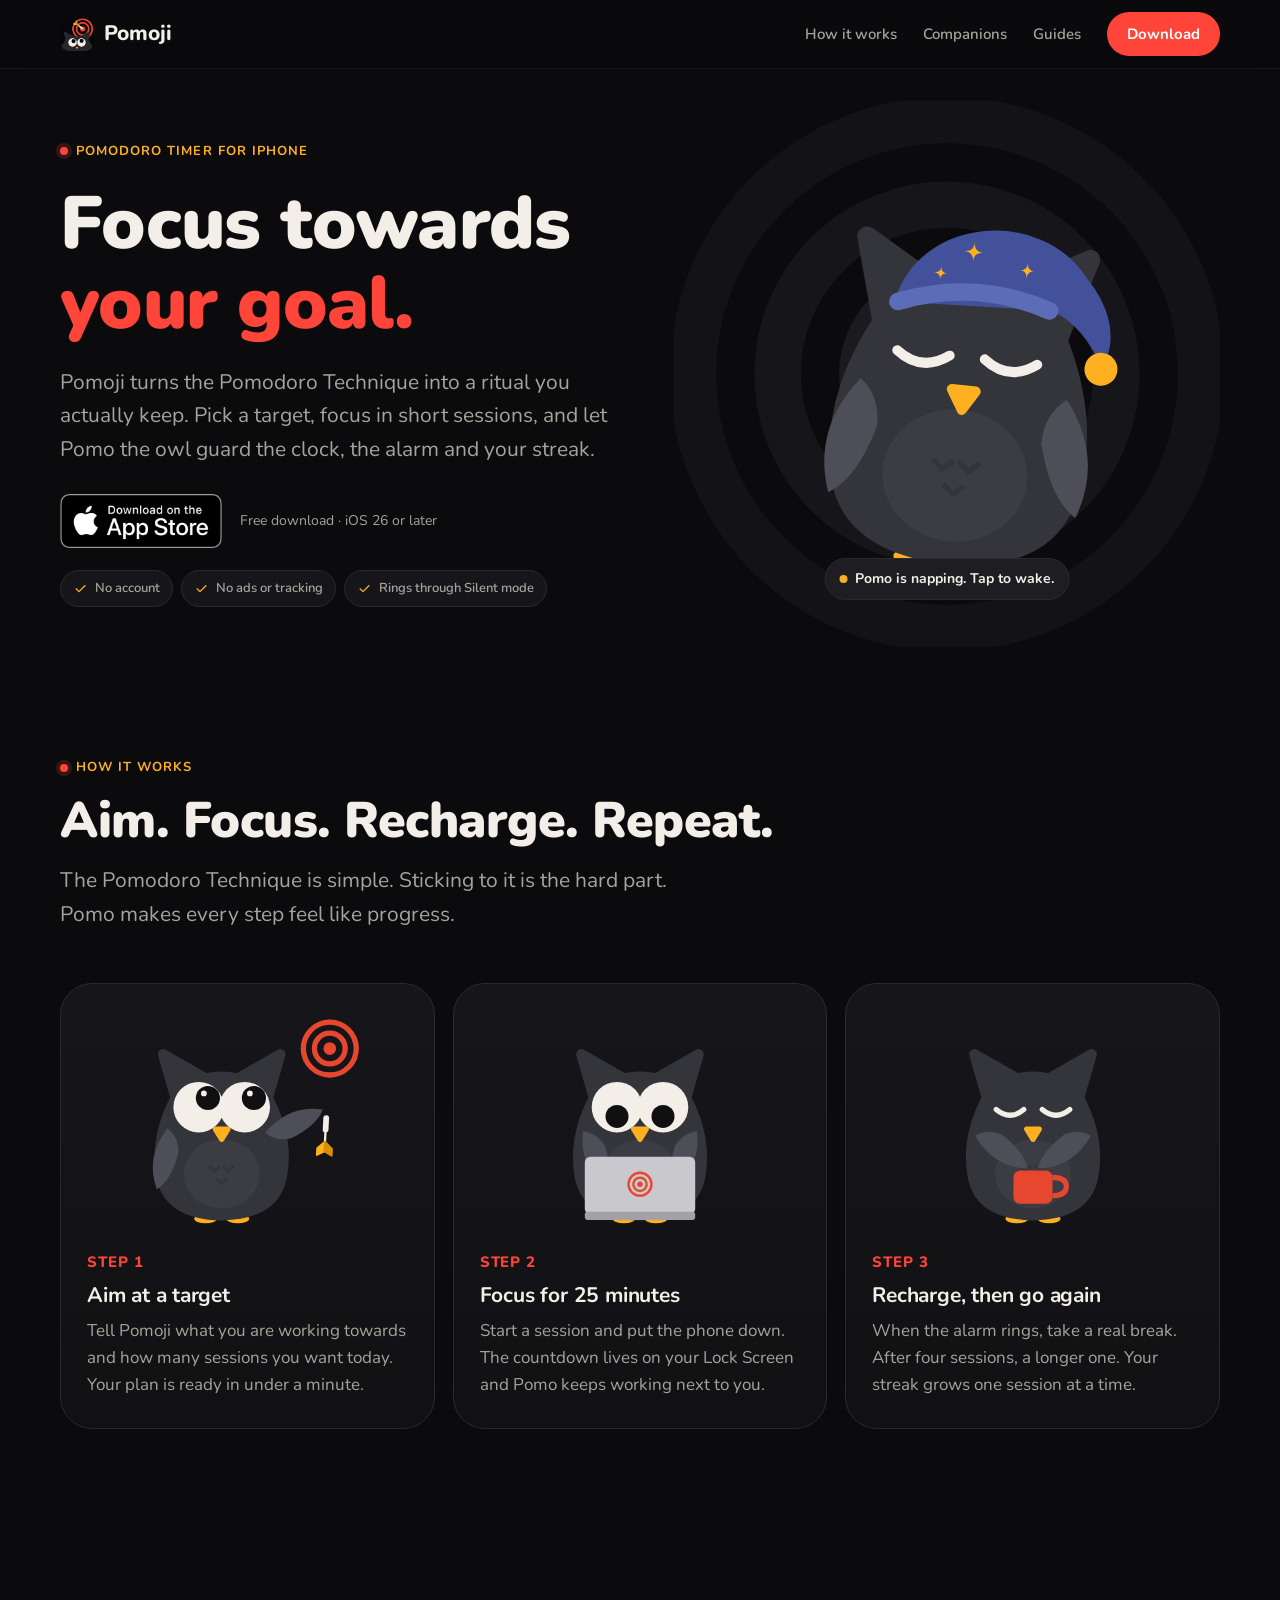
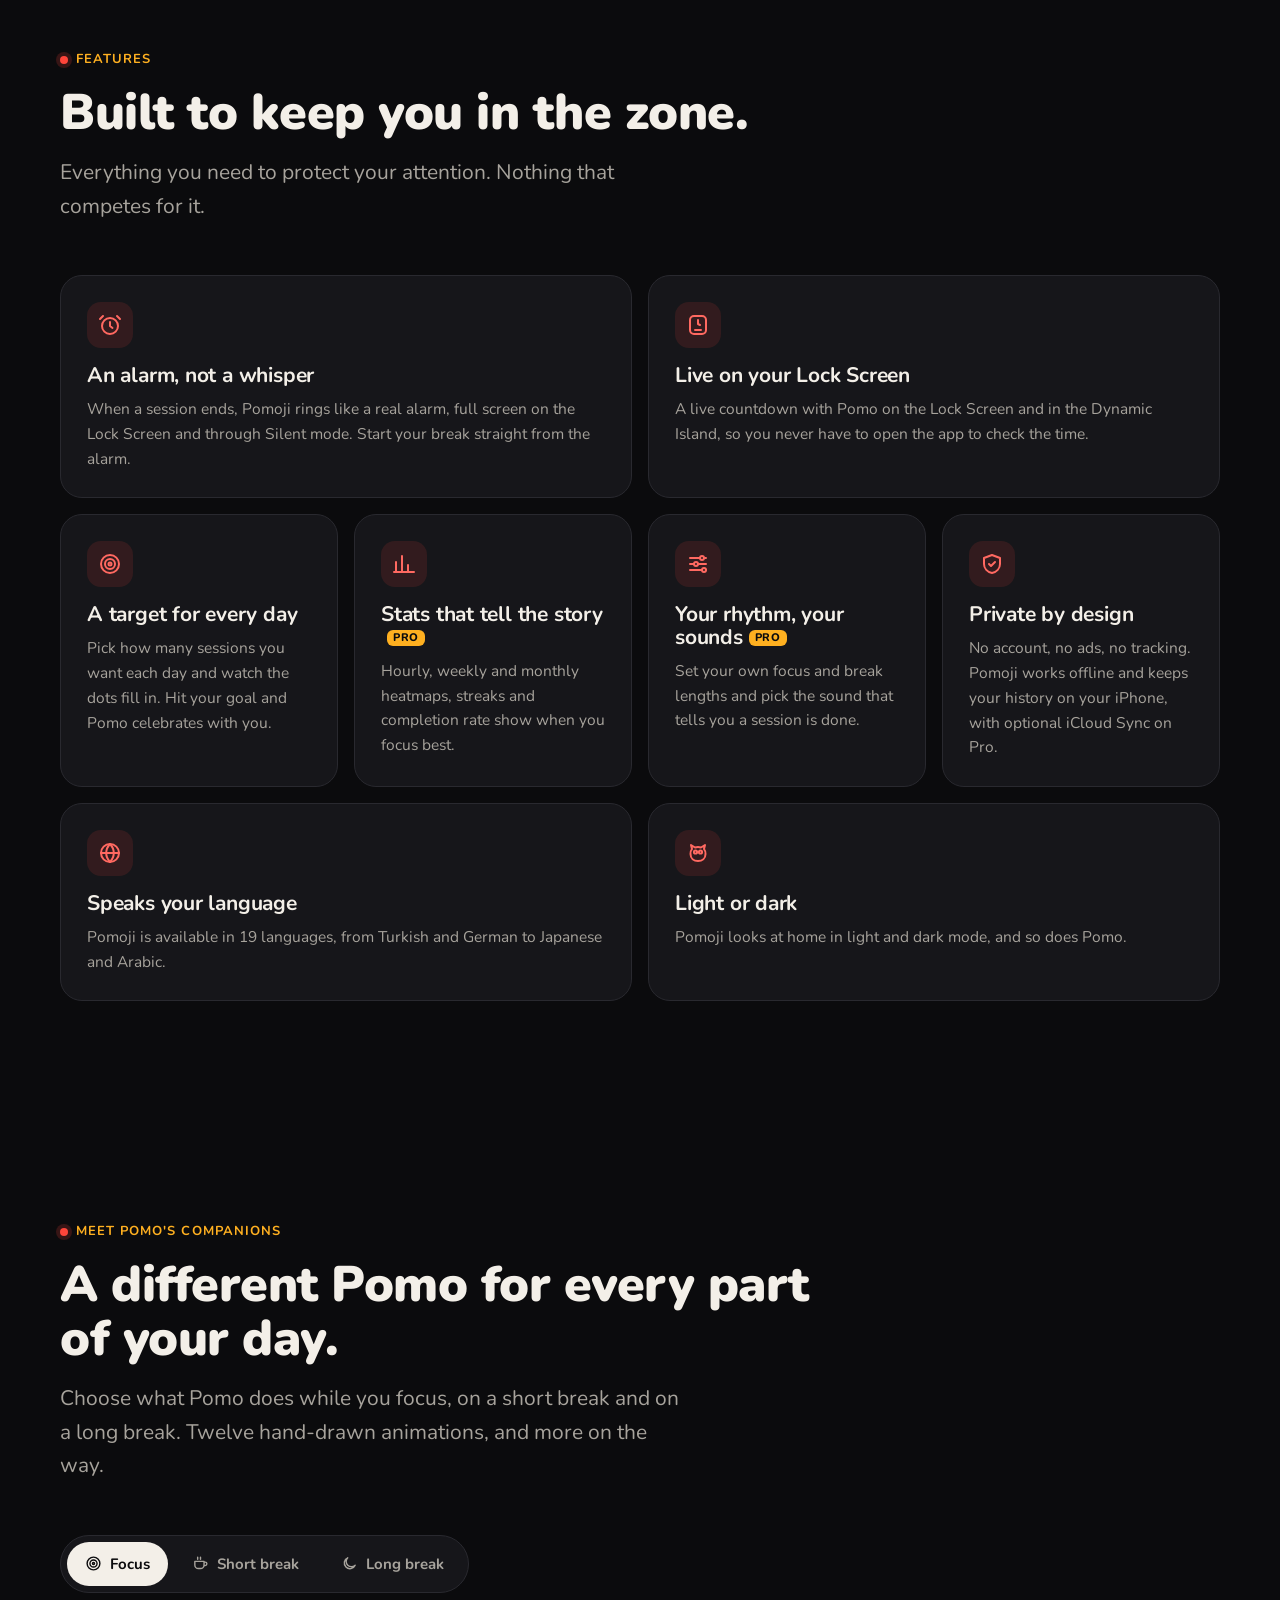
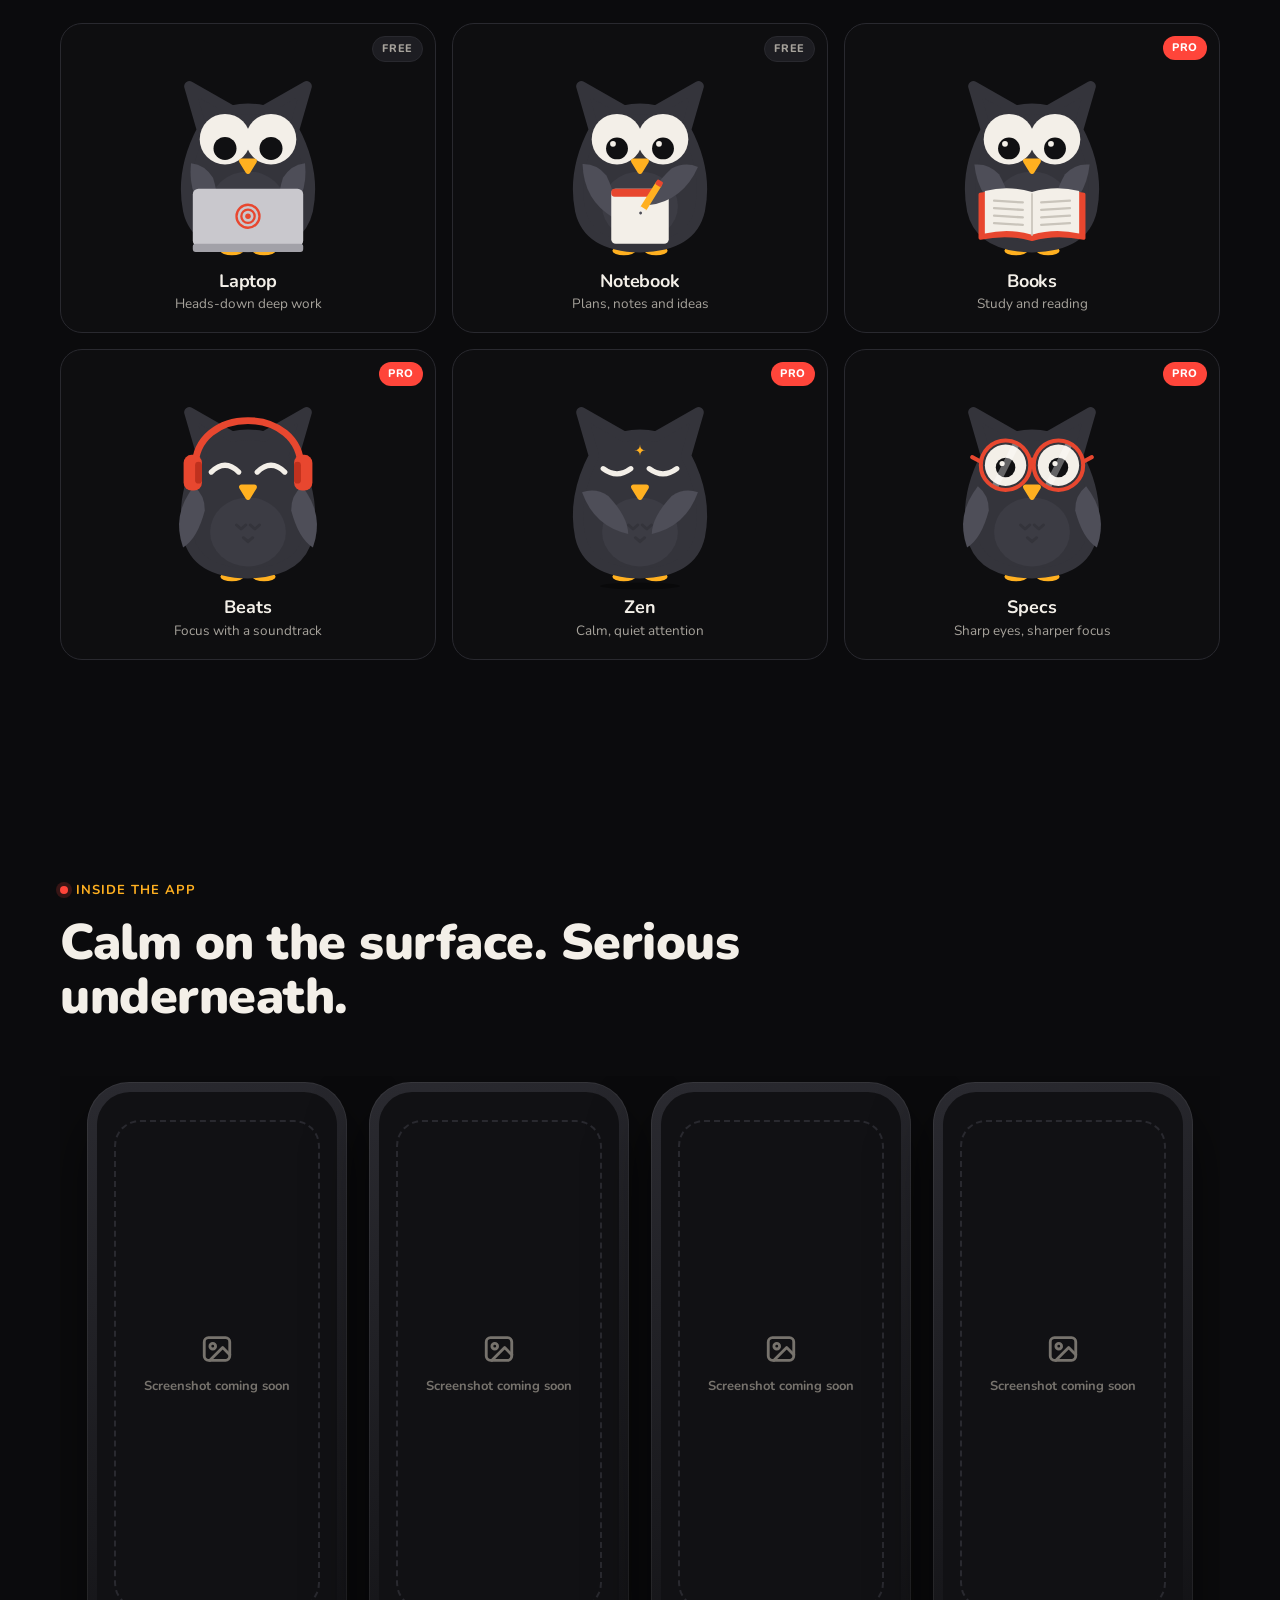
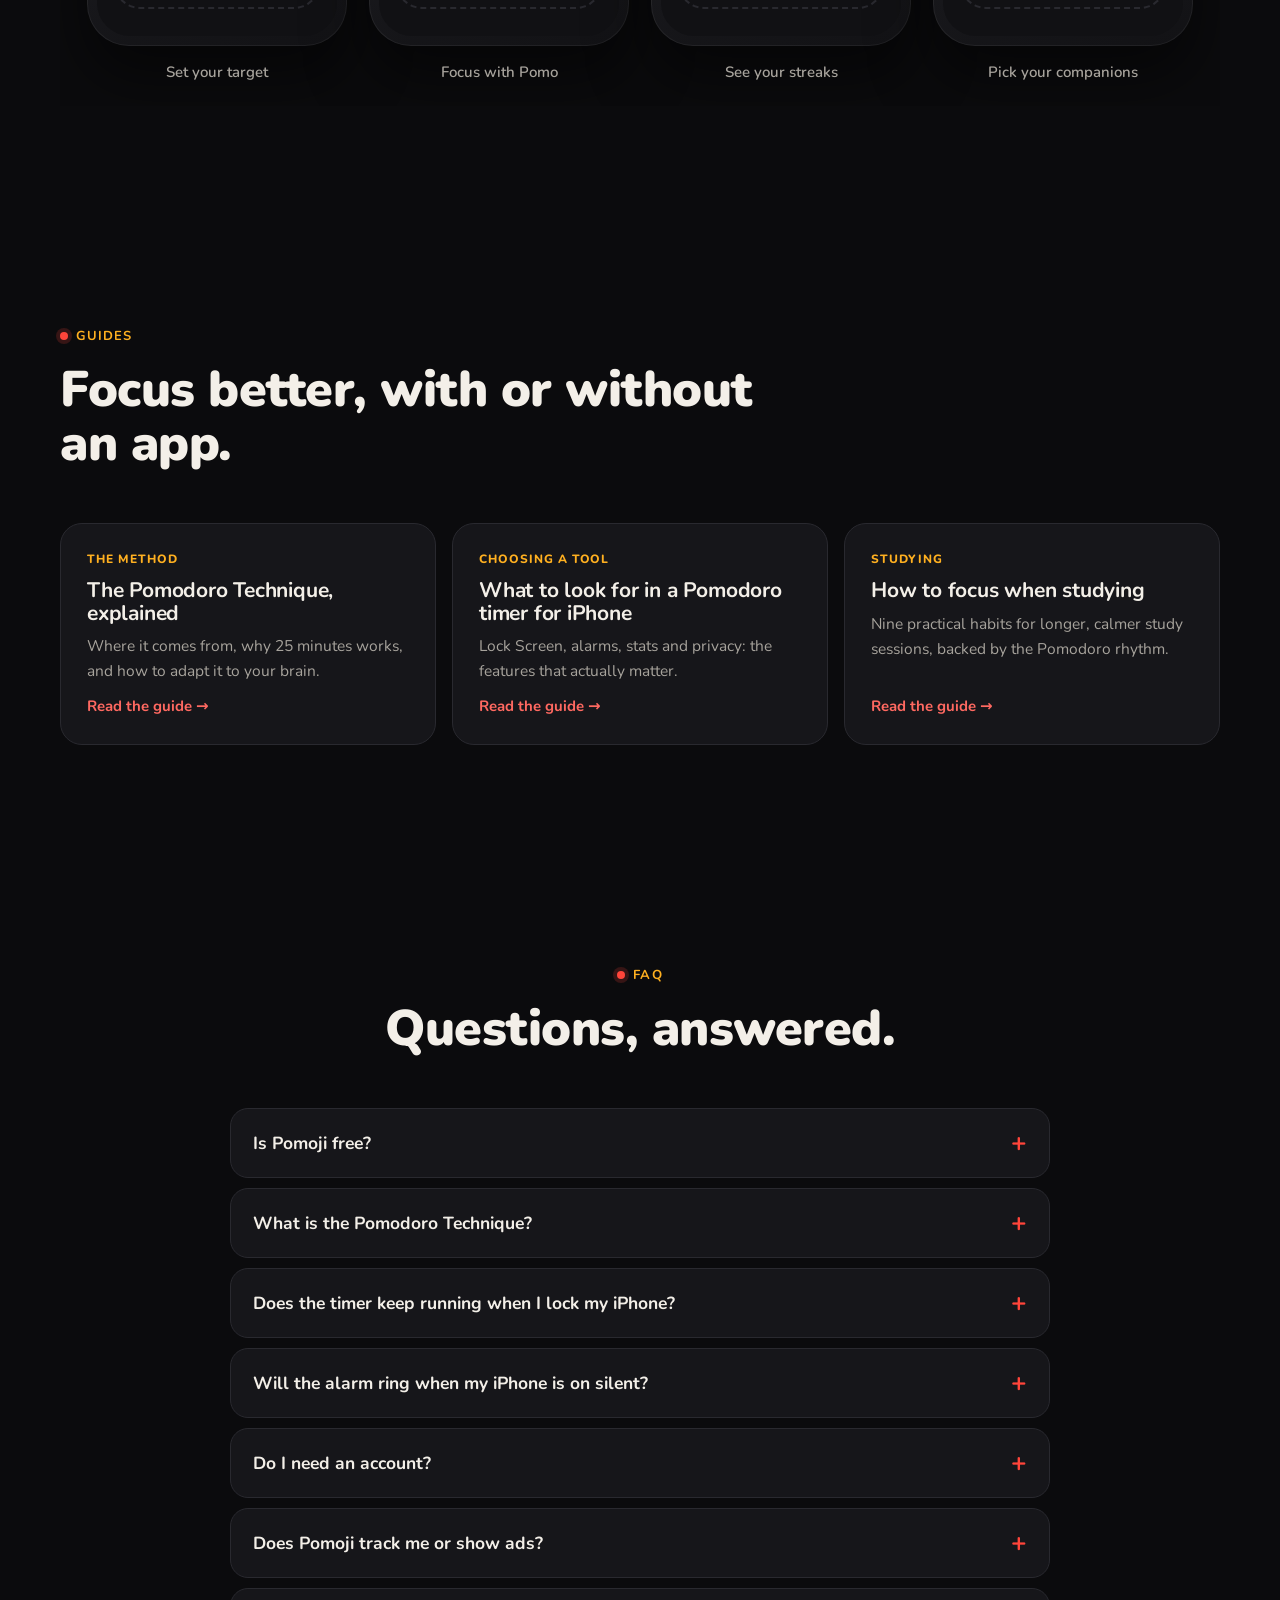
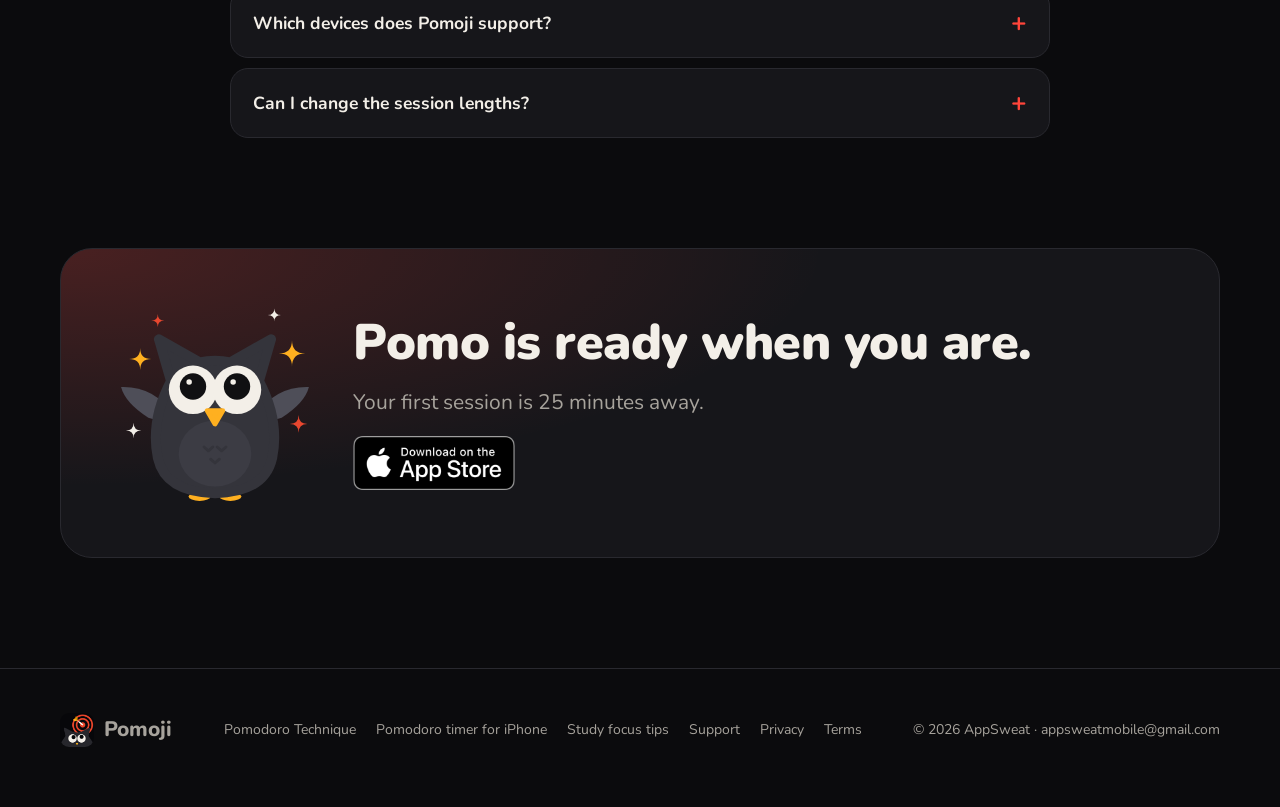
==== commit 761624ee: "Describe optional iCloud Sync and alarms in privacy, support and FAQ Co-Authored-By: Claude Opus 5.5" ====
--- a/index.html
+++ b/index.html
@@ -109,7 +109,7 @@
      "name": "Is Pomoji free?",
      "acceptedAnswer": {
       "@type": "Answer",
-      "text": "Yes. Pomoji is a free download with the full Pomodoro timer, Lock Screen alarms, the daily goal and the free companions. Pomoji Pro is an optional subscription that adds detailed stats and heatmaps, custom session lengths and sounds, and the Pro companions."
+      "text": "Yes. Pomoji is a free download with the full Pomodoro timer, Lock Screen alarms, the daily goal and the free companions. Pomoji Pro is an optional subscription that adds detailed stats and heatmaps, custom session lengths and sounds, iCloud Sync, and the Pro companions."
      }
     },
     {
@@ -141,7 +141,7 @@
      "name": "Do I need an account?",
      "acceptedAnswer": {
       "@type": "Answer",
-      "text": "No. There is no sign-up and no login. Your sessions, streaks and settings stay on your iPhone."
+      "text": "No. There is no sign-up and no login. Your sessions, streaks and settings stay on your iPhone. With Pomoji Pro you can turn on iCloud Sync to keep them in your own iCloud account across your devices."
      }
     },
     {
@@ -238,7 +238,7 @@
 <h2>Built to keep you in the zone.</h2>
 <p class="lead">Everything you need to protect your attention. Nothing that competes for it.</p>
 </div>
-<div class="features"><article class="feature wide"><span class="icon"><svg viewBox="0 0 24 24" aria-hidden="true" fill="none" stroke="currentColor" stroke-width="2" stroke-linecap="round" stroke-linejoin="round"><circle cx="12" cy="13" r="8"/><path d="M12 9v4l2.5 2M5 3 2 6M19 3l3 3"/></svg></span><h3>An alarm, not a whisper</h3><p>When a session ends, Pomoji rings like a real alarm, full screen on the Lock Screen and through Silent mode. Start your break straight from the alarm.</p></article><article class="feature wide"><span class="icon"><svg viewBox="0 0 24 24" aria-hidden="true" fill="none" stroke="currentColor" stroke-width="2" stroke-linecap="round" stroke-linejoin="round"><rect x="4" y="3" width="16" height="18" rx="4"/><path d="M9 17h6M12 7v4l2 1"/></svg></span><h3>Live on your Lock Screen</h3><p>A live countdown with Pomo on the Lock Screen and in the Dynamic Island, so you never have to open the app to check the time.</p></article><article class="feature"><span class="icon"><svg viewBox="0 0 24 24" aria-hidden="true" fill="none" stroke="currentColor" stroke-width="2" stroke-linecap="round" stroke-linejoin="round"><circle cx="12" cy="12" r="9"/><circle cx="12" cy="12" r="5"/><circle cx="12" cy="12" r="1.5"/></svg></span><h3>A target for every day</h3><p>Pick how many sessions you want each day and watch the dots fill in. Hit your goal and Pomo celebrates with you.</p></article><article class="feature"><span class="icon"><svg viewBox="0 0 24 24" aria-hidden="true" fill="none" stroke="currentColor" stroke-width="2" stroke-linecap="round" stroke-linejoin="round"><path d="M4 20V10M10 20V4M16 20v-7M22 20H2"/></svg></span><h3>Stats that tell the story<span class=pro>PRO</span></h3><p>Hourly, weekly and monthly heatmaps, streaks and completion rate show when you focus best.</p></article><article class="feature"><span class="icon"><svg viewBox="0 0 24 24" aria-hidden="true" fill="none" stroke="currentColor" stroke-width="2" stroke-linecap="round" stroke-linejoin="round"><path d="M4 6h10M18 6h2M4 12h4M12 12h8M4 18h12M20 18h0"/><circle cx="16" cy="6" r="2"/><circle cx="10" cy="12" r="2"/><circle cx="18" cy="18" r="2"/></svg></span><h3>Your rhythm, your sounds<span class=pro>PRO</span></h3><p>Set your own focus and break lengths and pick the sound that tells you a session is done.</p></article><article class="feature"><span class="icon"><svg viewBox="0 0 24 24" aria-hidden="true" fill="none" stroke="currentColor" stroke-width="2" stroke-linecap="round" stroke-linejoin="round"><path d="M12 3l8 3v6c0 4.5-3.4 8-8 9-4.6-1-8-4.5-8-9V6z"/><path d="M9 12l2 2 4-4"/></svg></span><h3>Private by design</h3><p>No account, no ads, no tracking. Pomoji works offline and keeps your history on your iPhone.</p></article><article class="feature wide"><span class="icon"><svg viewBox="0 0 24 24" aria-hidden="true" fill="none" stroke="currentColor" stroke-width="2" stroke-linecap="round" stroke-linejoin="round"><circle cx="12" cy="12" r="9"/><path d="M3 12h18M12 3c2.5 2.7 3.8 5.7 3.8 9s-1.3 6.3-3.8 9c-2.5-2.7-3.8-5.7-3.8-9S9.5 5.7 12 3z"/></svg></span><h3>Speaks your language</h3><p>Pomoji is available in 19 languages, from Turkish and German to Japanese and Arabic.</p></article><article class="feature wide"><span class="icon"><svg viewBox="0 0 24 24" aria-hidden="true" fill="none" stroke="currentColor" stroke-width="2" stroke-linecap="round" stroke-linejoin="round"><path d="M6 8 5 4l4 2.5a8 8 0 0 1 6 0L19 4l-1 4a7 7 0 0 1 1.5 5c0 4.4-3.4 7-7.5 7s-7.5-2.6-7.5-7A7 7 0 0 1 6 8z"/><circle cx="9.5" cy="11" r="1.6"/><circle cx="14.5" cy="11" r="1.6"/></svg></span><h3>Light or dark</h3><p>Pomoji looks at home in light and dark mode, and so does Pomo.</p></article></div>
+<div class="features"><article class="feature wide"><span class="icon"><svg viewBox="0 0 24 24" aria-hidden="true" fill="none" stroke="currentColor" stroke-width="2" stroke-linecap="round" stroke-linejoin="round"><circle cx="12" cy="13" r="8"/><path d="M12 9v4l2.5 2M5 3 2 6M19 3l3 3"/></svg></span><h3>An alarm, not a whisper</h3><p>When a session ends, Pomoji rings like a real alarm, full screen on the Lock Screen and through Silent mode. Start your break straight from the alarm.</p></article><article class="feature wide"><span class="icon"><svg viewBox="0 0 24 24" aria-hidden="true" fill="none" stroke="currentColor" stroke-width="2" stroke-linecap="round" stroke-linejoin="round"><rect x="4" y="3" width="16" height="18" rx="4"/><path d="M9 17h6M12 7v4l2 1"/></svg></span><h3>Live on your Lock Screen</h3><p>A live countdown with Pomo on the Lock Screen and in the Dynamic Island, so you never have to open the app to check the time.</p></article><article class="feature"><span class="icon"><svg viewBox="0 0 24 24" aria-hidden="true" fill="none" stroke="currentColor" stroke-width="2" stroke-linecap="round" stroke-linejoin="round"><circle cx="12" cy="12" r="9"/><circle cx="12" cy="12" r="5"/><circle cx="12" cy="12" r="1.5"/></svg></span><h3>A target for every day</h3><p>Pick how many sessions you want each day and watch the dots fill in. Hit your goal and Pomo celebrates with you.</p></article><article class="feature"><span class="icon"><svg viewBox="0 0 24 24" aria-hidden="true" fill="none" stroke="currentColor" stroke-width="2" stroke-linecap="round" stroke-linejoin="round"><path d="M4 20V10M10 20V4M16 20v-7M22 20H2"/></svg></span><h3>Stats that tell the story<span class=pro>PRO</span></h3><p>Hourly, weekly and monthly heatmaps, streaks and completion rate show when you focus best.</p></article><article class="feature"><span class="icon"><svg viewBox="0 0 24 24" aria-hidden="true" fill="none" stroke="currentColor" stroke-width="2" stroke-linecap="round" stroke-linejoin="round"><path d="M4 6h10M18 6h2M4 12h4M12 12h8M4 18h12M20 18h0"/><circle cx="16" cy="6" r="2"/><circle cx="10" cy="12" r="2"/><circle cx="18" cy="18" r="2"/></svg></span><h3>Your rhythm, your sounds<span class=pro>PRO</span></h3><p>Set your own focus and break lengths and pick the sound that tells you a session is done.</p></article><article class="feature"><span class="icon"><svg viewBox="0 0 24 24" aria-hidden="true" fill="none" stroke="currentColor" stroke-width="2" stroke-linecap="round" stroke-linejoin="round"><path d="M12 3l8 3v6c0 4.5-3.4 8-8 9-4.6-1-8-4.5-8-9V6z"/><path d="M9 12l2 2 4-4"/></svg></span><h3>Private by design</h3><p>No account, no ads, no tracking. Pomoji works offline and keeps your history on your iPhone, with optional iCloud Sync on Pro.</p></article><article class="feature wide"><span class="icon"><svg viewBox="0 0 24 24" aria-hidden="true" fill="none" stroke="currentColor" stroke-width="2" stroke-linecap="round" stroke-linejoin="round"><circle cx="12" cy="12" r="9"/><path d="M3 12h18M12 3c2.5 2.7 3.8 5.7 3.8 9s-1.3 6.3-3.8 9c-2.5-2.7-3.8-5.7-3.8-9S9.5 5.7 12 3z"/></svg></span><h3>Speaks your language</h3><p>Pomoji is available in 19 languages, from Turkish and German to Japanese and Arabic.</p></article><article class="feature wide"><span class="icon"><svg viewBox="0 0 24 24" aria-hidden="true" fill="none" stroke="currentColor" stroke-width="2" stroke-linecap="round" stroke-linejoin="round"><path d="M6 8 5 4l4 2.5a8 8 0 0 1 6 0L19 4l-1 4a7 7 0 0 1 1.5 5c0 4.4-3.4 7-7.5 7s-7.5-2.6-7.5-7A7 7 0 0 1 6 8z"/><circle cx="9.5" cy="11" r="1.6"/><circle cx="14.5" cy="11" r="1.6"/></svg></span><h3>Light or dark</h3><p>Pomoji looks at home in light and dark mode, and so does Pomo.</p></article></div>
 </div></section>
 <section class="section" id="companions"><div class="wrap">
 <div class="section-head">
@@ -269,7 +269,7 @@
 </div></section>
 <section class="section" id="faq"><div class="wrap">
 <div class="section-head center"><p class="eyebrow">FAQ</p><h2>Questions, answered.</h2></div>
-<div class="faq"><details><summary>Is Pomoji free?</summary><p>Yes. Pomoji is a free download with the full Pomodoro timer, Lock Screen alarms, the daily goal and the free companions. Pomoji Pro is an optional subscription that adds detailed stats and heatmaps, custom session lengths and sounds, and the Pro companions.</p></details><details><summary>What is the Pomodoro Technique?</summary><p>It is a time-management method where you work in focused sessions, classically 25 minutes, separated by 5-minute breaks, with a longer break after every four sessions. Pomoji runs that rhythm for you and keeps count.</p></details><details><summary>Does the timer keep running when I lock my iPhone?</summary><p>Yes. Pomoji tracks real time, shows a live countdown on the Lock Screen and in the Dynamic Island, and alerts you when the session ends even if the app is closed.</p></details><details><summary>Will the alarm ring when my iPhone is on silent?</summary><p>If you allow alarms, Pomoji uses Apple's AlarmKit so the end of a session rings like a real alarm, full screen on the Lock Screen, even in Silent mode or a Focus. From the alarm you can start your break or your next focus session in one tap.</p></details><details><summary>Do I need an account?</summary><p>No. There is no sign-up and no login. Your sessions, streaks and settings stay on your iPhone.</p></details><details><summary>Does Pomoji track me or show ads?</summary><p>No. Pomoji has no ads and no third-party analytics or tracking SDKs. Read the Privacy Policy for the details.</p></details><details><summary>Which devices does Pomoji support?</summary><p>Pomoji is made for iPhone and needs iOS 26 or later.</p></details><details><summary>Can I change the session lengths?</summary><p>Yes. The classic 25/5/15 rhythm is the default, and Pomoji Pro lets you set your own focus, short break and long break lengths.</p></details></div>
+<div class="faq"><details><summary>Is Pomoji free?</summary><p>Yes. Pomoji is a free download with the full Pomodoro timer, Lock Screen alarms, the daily goal and the free companions. Pomoji Pro is an optional subscription that adds detailed stats and heatmaps, custom session lengths and sounds, iCloud Sync, and the Pro companions.</p></details><details><summary>What is the Pomodoro Technique?</summary><p>It is a time-management method where you work in focused sessions, classically 25 minutes, separated by 5-minute breaks, with a longer break after every four sessions. Pomoji runs that rhythm for you and keeps count.</p></details><details><summary>Does the timer keep running when I lock my iPhone?</summary><p>Yes. Pomoji tracks real time, shows a live countdown on the Lock Screen and in the Dynamic Island, and alerts you when the session ends even if the app is closed.</p></details><details><summary>Will the alarm ring when my iPhone is on silent?</summary><p>If you allow alarms, Pomoji uses Apple's AlarmKit so the end of a session rings like a real alarm, full screen on the Lock Screen, even in Silent mode or a Focus. From the alarm you can start your break or your next focus session in one tap.</p></details><details><summary>Do I need an account?</summary><p>No. There is no sign-up and no login. Your sessions, streaks and settings stay on your iPhone. With Pomoji Pro you can turn on iCloud Sync to keep them in your own iCloud account across your devices.</p></details><details><summary>Does Pomoji track me or show ads?</summary><p>No. Pomoji has no ads and no third-party analytics or tracking SDKs. Read the Privacy Policy for the details.</p></details><details><summary>Which devices does Pomoji support?</summary><p>Pomoji is made for iPhone and needs iOS 26 or later.</p></details><details><summary>Can I change the session lengths?</summary><p>Yes. The classic 25/5/15 rhythm is the default, and Pomoji Pro lets you set your own focus, short break and long break lengths.</p></details></div>
 </div></section>
 <section><div class="wrap"><div class="cta">
 <svg class="pose" viewBox="0 0 400 400" role="img" aria-label="Pomo jumping with excitement"><path class="pm-spark" d="M64 100 Q64 120 84 120 Q64 120 64 140 Q64 120 44 120 Q64 120 64 100 Z" style="fill:#FFB020;animation-delay:0s"></path><path class="pm-spark" d="M340 86 Q340 110 364 110 Q340 110 340 134 Q340 110 316 110 Q340 110 340 86 Z" style="fill:#FFB020;animation-delay:0.4s"></path><path class="pm-spark" d="M52 236 Q52 250 66 250 Q52 250 52 264 Q52 250 38 250 Q52 250 52 236 Z" style="fill:#F3EFE8;animation-delay:0.8s"></path><path class="pm-spark" d="M352 222 Q352 238 368 238 Q352 238 352 254 Q352 238 336 238 Q352 238 352 222 Z" style="fill:#E8472F;animation-delay:0.2s"></path><path class="pm-spark" d="M96 38 Q96 50 108 50 Q96 50 96 62 Q96 50 84 50 Q96 50 96 38 Z" style="fill:#E8472F;animation-delay:0.6s"></path><path class="pm-spark" d="M308 28 Q308 40 320 40 Q308 40 308 52 Q308 40 296 40 Q308 40 308 28 Z" style="fill:#F3EFE8;animation-delay:1s"></path><g class="pm-jump"><g class="pm-flap-l"><path d="M104 214 Q 74 270 104 322 Q 126 302 130 252 Q 126 226 104 214 Z" transform="rotate(118 112 224)" style="fill:#4E4E58"></path></g><g class="pm-flap-r"><path d="M296 214 Q 326 270 296 322 Q 274 302 270 252 Q 274 226 296 214 Z" transform="rotate(-118 288 224)" style="fill:#4E4E58"></path></g><ellipse cx="172" cy="370" rx="20" ry="8" style="fill:#FFB020"></ellipse><ellipse cx="228" cy="370" rx="20" ry="8" style="fill:#FFB020"></ellipse><path d="M120 160 L98 84 L172 126 Q200 120 228 126 L302 84 L280 160 Q318 232 304 300 Q290 362 200 364 Q110 362 96 300 Q82 232 120 160 Z" style="fill:#34343B;stroke:#34343B;stroke-width:18;stroke-linejoin:round"></path><ellipse cx="200" cy="292" rx="66" ry="60" style="fill:#3C3C44"></ellipse><path d="M180 280 l8 7 l8 -7 M204 280 l8 7 l8 -7 M192 302 l8 7 l8 -7" style="fill:none;stroke:#34343B;stroke-width:5;stroke-linecap:round;stroke-linejoin:round"></path><g class="pm-blink"><circle cx="160" cy="176" r="44" style="fill:#F3EFE8"></circle><circle cx="240" cy="176" r="44" style="fill:#F3EFE8"></circle><circle cx="160" cy="170" r="24" style="fill:#101012"></circle><circle cx="240" cy="170" r="24" style="fill:#101012"></circle><circle cx="153" cy="162" r="5" style="fill:#F3EFE8"></circle><circle cx="233" cy="162" r="5" style="fill:#F3EFE8"></circle></g><path d="M186 214 H214 L200 238 Z" style="fill:#FFB020;stroke:#FFB020;stroke-width:9;stroke-linejoin:round"></path></g></svg>
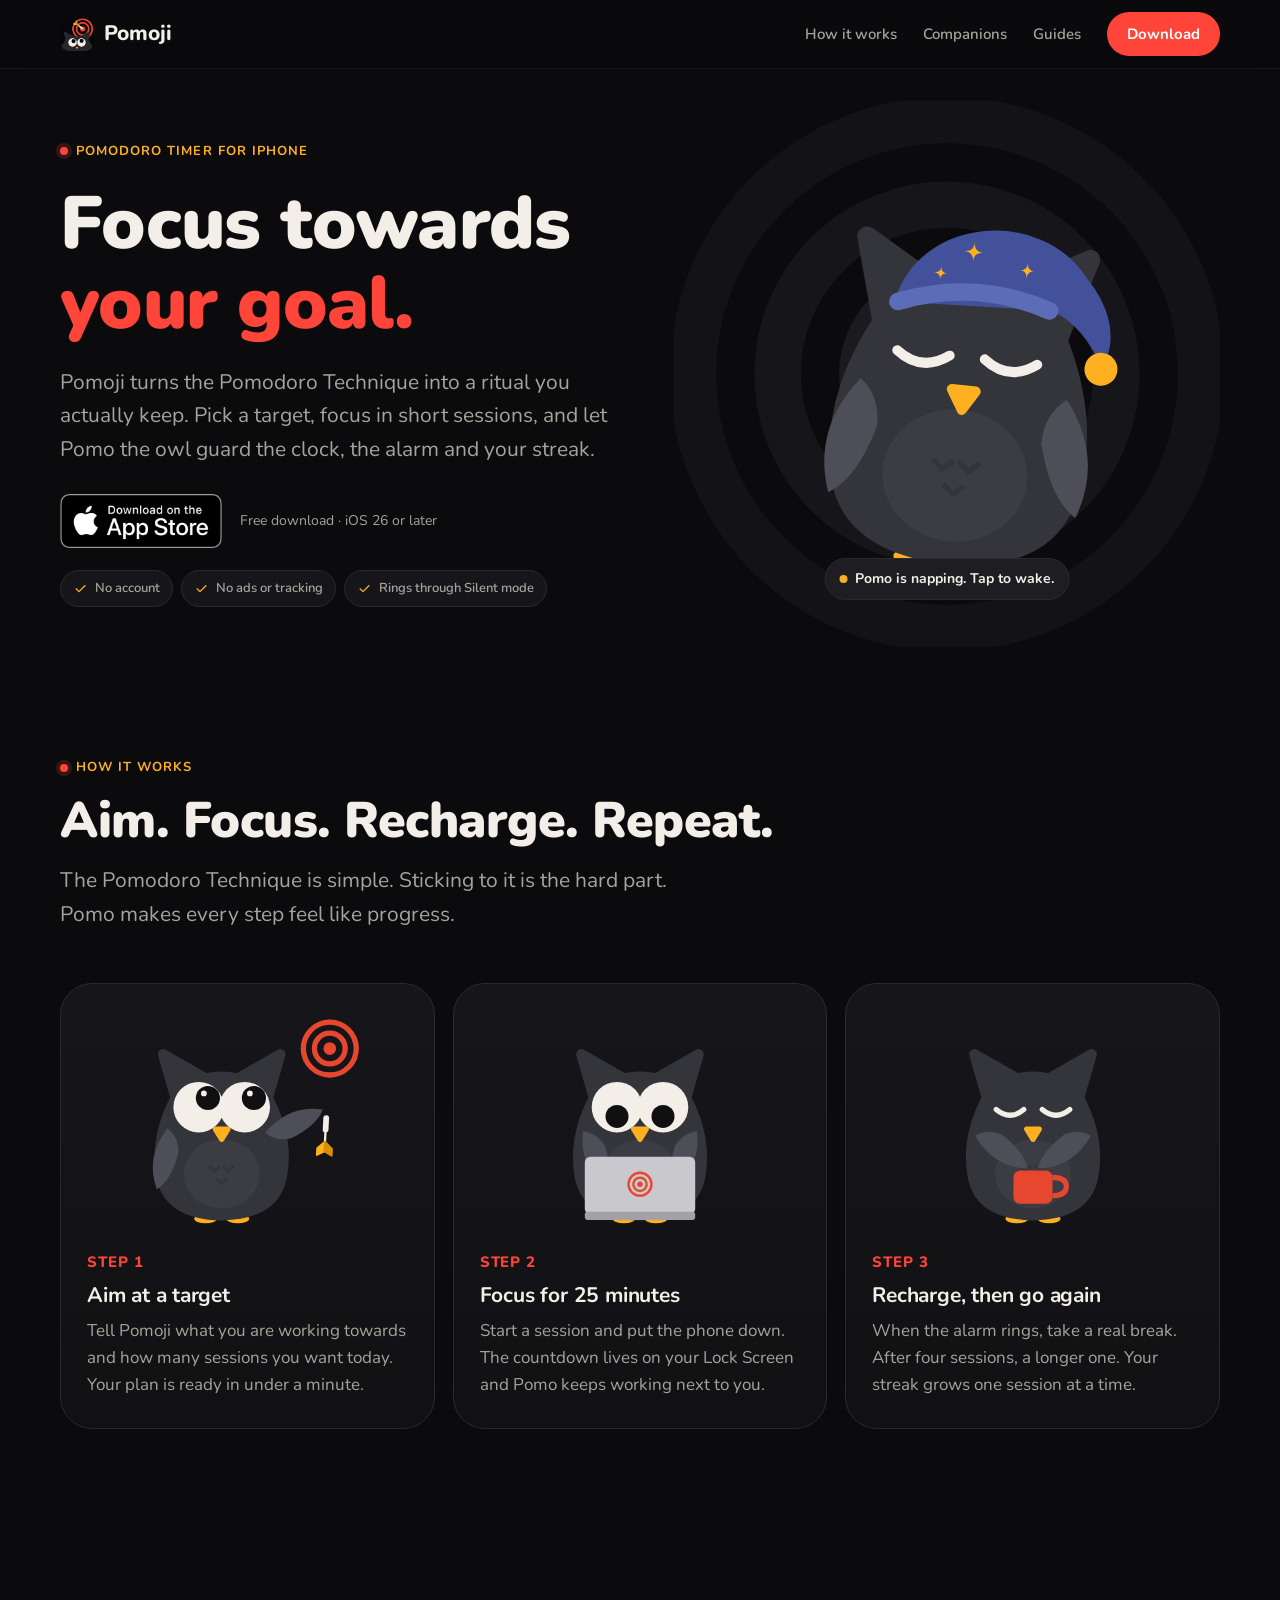
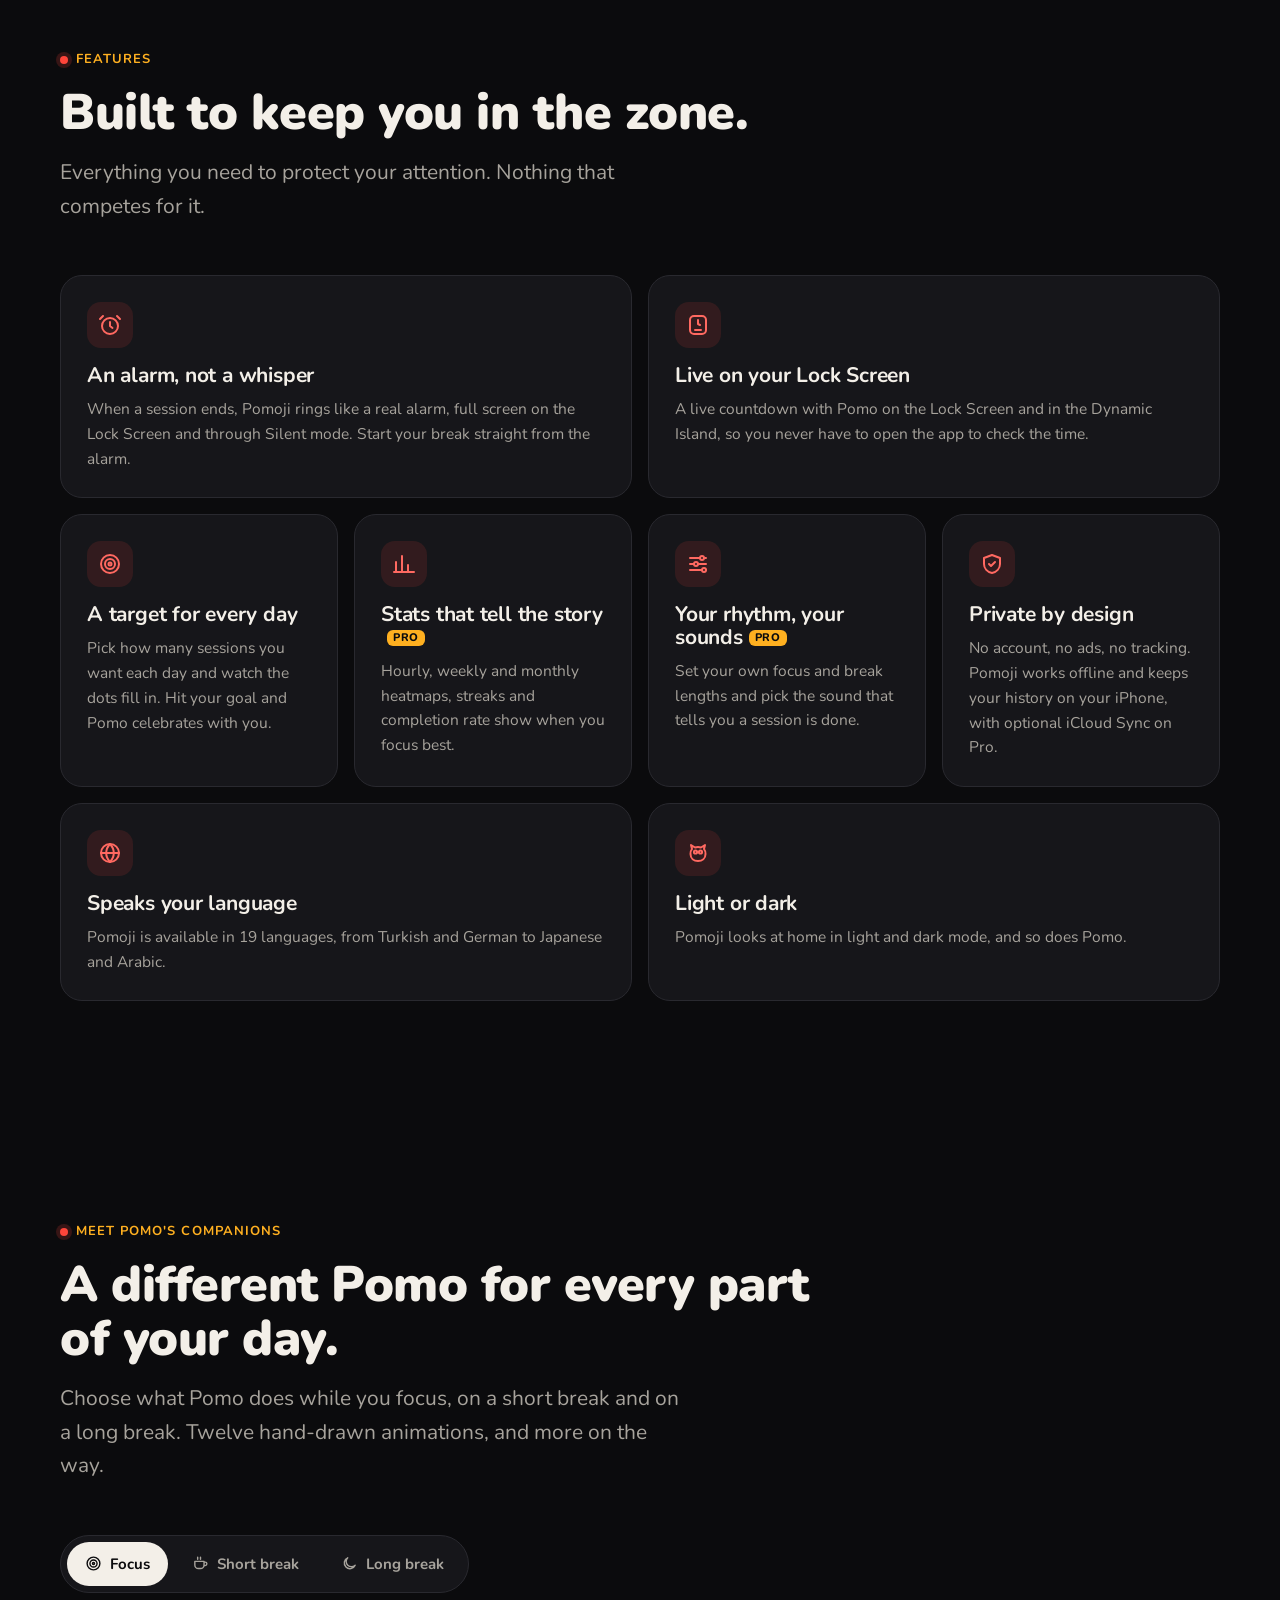
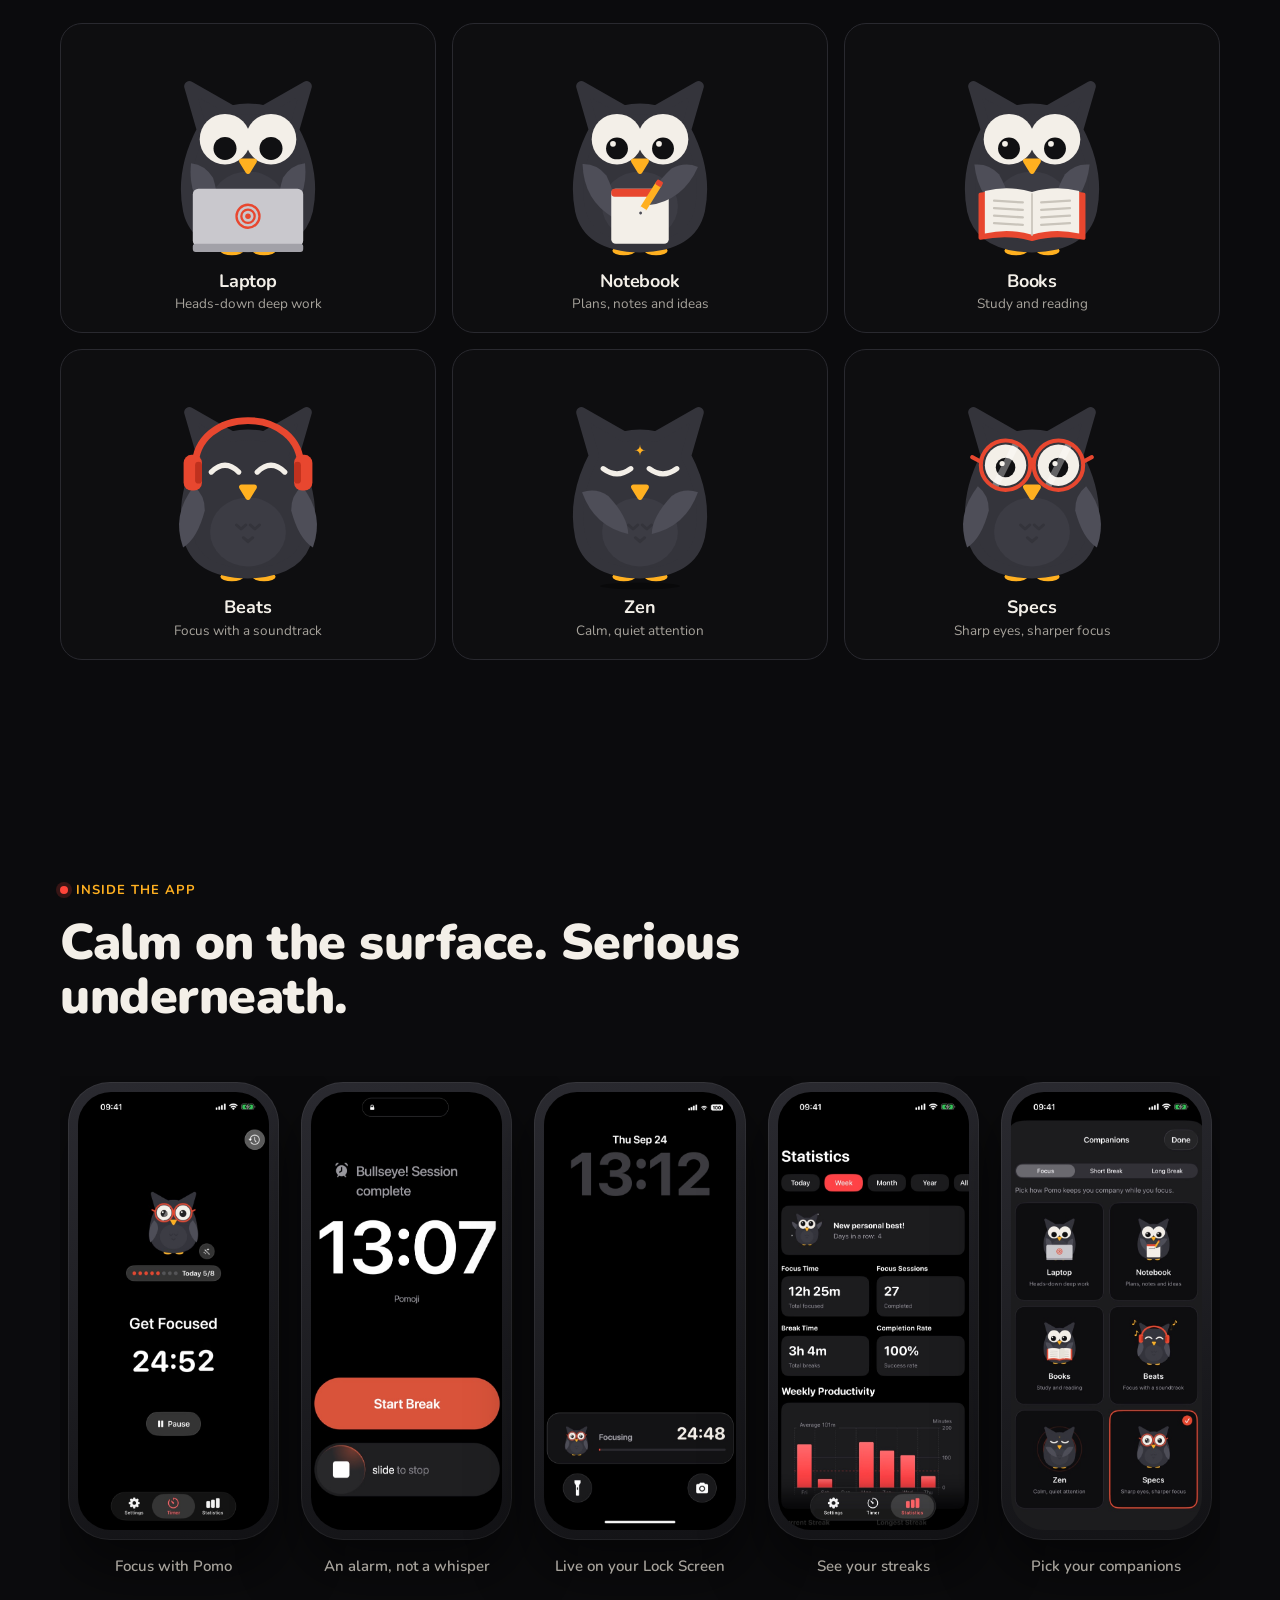
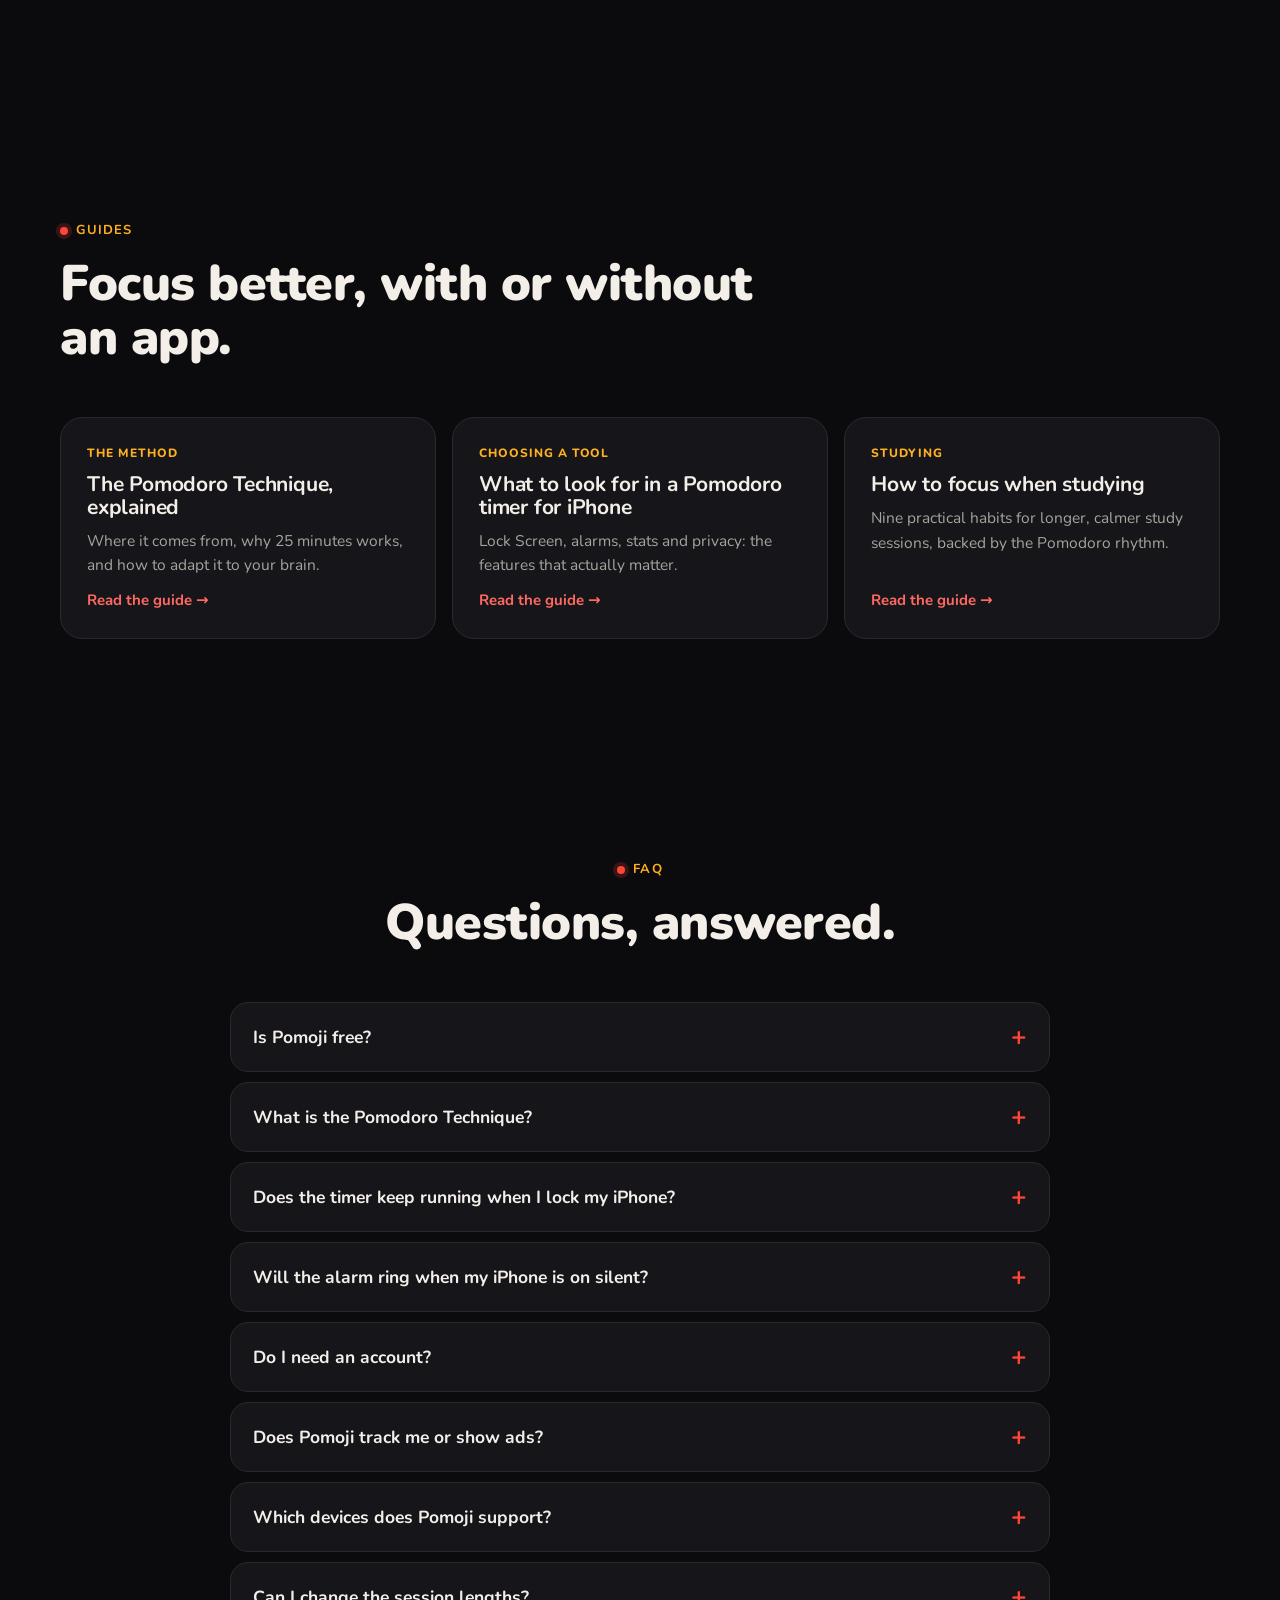
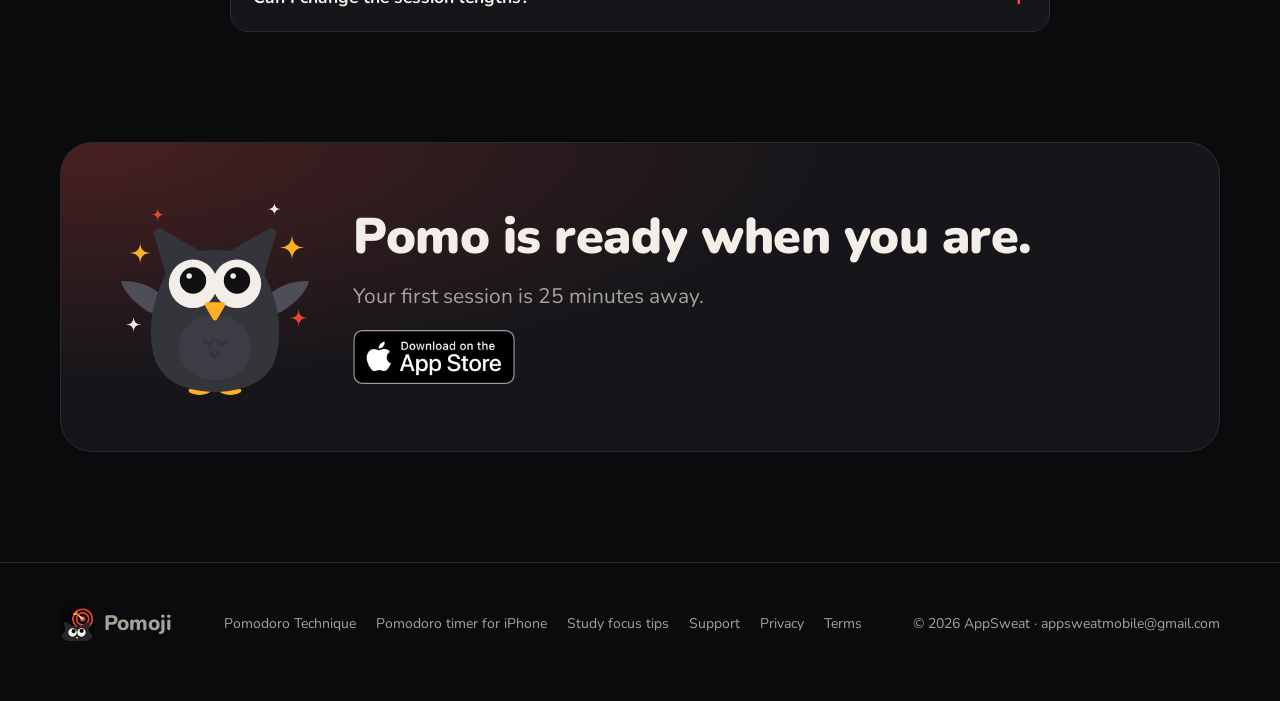
==== commit d1beeb39: "Add app screenshots and drop FREE/PRO badges from companions Replace the screenshot placeholders wit" ====
--- a/index.html
+++ b/index.html
@@ -247,14 +247,14 @@
 <p class="lead">Choose what Pomo does while you focus, on a short break and on a long break. Twelve hand-drawn animations, and more on the way.</p>
 </div>
 <div class="tabs" role="tablist" aria-label="Companion categories"><button class="tab" role="tab" type="button" id="tab-focus" aria-controls="panel-focus" aria-selected="true" tabindex="0"><svg viewBox="0 0 24 24" aria-hidden="true" fill="none" stroke="currentColor" stroke-width="2" stroke-linecap="round" stroke-linejoin="round"><circle cx="12" cy="12" r="9"/><circle cx="12" cy="12" r="5"/><circle cx="12" cy="12" r="1.5"/></svg>Focus</button><button class="tab" role="tab" type="button" id="tab-short" aria-controls="panel-short" aria-selected="false" tabindex="-1"><svg viewBox="0 0 24 24" aria-hidden="true" fill="none" stroke="currentColor" stroke-width="2" stroke-linecap="round" stroke-linejoin="round"><path d="M4 9h13v5a5 5 0 0 1-5 5H9a5 5 0 0 1-5-5zM17 10h1.5a2.5 2.5 0 0 1 0 5H17M8 3v3M12 3v3"/></svg>Short break</button><button class="tab" role="tab" type="button" id="tab-long" aria-controls="panel-long" aria-selected="false" tabindex="-1"><svg viewBox="0 0 24 24" aria-hidden="true" fill="none" stroke="currentColor" stroke-width="2" stroke-linecap="round" stroke-linejoin="round"><path d="M20 14.5A8 8 0 1 1 9.5 4 6.5 6.5 0 0 0 20 14.5z"/></svg>Long break</button></div>
-<div class="gallery" role="tabpanel" id="panel-focus" aria-labelledby="tab-focus"><article class="pal"><svg class="pose" viewBox="0 0 400 400" role="img" aria-label="Pomo, Laptop companion"><g class="pm-bob"><ellipse cx="172" cy="370" rx="20" ry="8" style="fill:#FFB020"></ellipse><ellipse cx="228" cy="370" rx="20" ry="8" style="fill:#FFB020"></ellipse><path d="M120 160 L98 84 L172 126 Q200 120 228 126 L302 84 L280 160 Q318 232 304 300 Q290 362 200 364 Q110 362 96 300 Q82 232 120 160 Z" style="fill:#34343B;stroke:#34343B;stroke-width:18;stroke-linejoin:round"></path><ellipse cx="200" cy="292" rx="66" ry="60" style="fill:#3C3C44"></ellipse><path d="M180 280 l8 7 l8 -7 M204 280 l8 7 l8 -7 M192 302 l8 7 l8 -7" style="fill:none;stroke:#34343B;stroke-width:5;stroke-linecap:round;stroke-linejoin:round"></path><g class="pm-blink"><circle cx="160" cy="176" r="44" style="fill:#F3EFE8"></circle><circle cx="240" cy="176" r="44" style="fill:#F3EFE8"></circle><circle cx="160" cy="192" r="20" style="fill:#101012"></circle><circle cx="240" cy="192" r="20" style="fill:#101012"></circle></g><path d="M189 214 H211 L200 232 Z" style="fill:#FFB020;stroke:#FFB020;stroke-width:9;stroke-linejoin:round"></path><g class="pm-type-a"><path d="M104 214 Q 74 270 104 322 Q 126 302 130 252 Q 126 226 104 214 Z" transform="rotate(-22 112 224)" style="fill:#4E4E58"></path></g><g class="pm-type-b"><path d="M296 214 Q 326 270 296 322 Q 274 302 270 252 Q 274 226 296 214 Z" transform="rotate(22 288 224)" style="fill:#4E4E58"></path></g></g><rect x="104" y="262" width="192" height="100" rx="10" style="fill:#C9C8CD"></rect><rect x="104" y="358" width="192" height="14" rx="5" style="fill:#A2A1A8"></rect><g class="pm-rings"><circle cx="200" cy="310" r="20" style="fill:none;stroke:#E8472F;stroke-width:4.0"></circle><circle cx="200" cy="310" r="11.6" style="fill:none;stroke:#E8472F;stroke-width:4.0"></circle><circle cx="200" cy="310" r="4.8" style="fill:#E8472F"></circle></g></svg><span class="tag free">FREE</span><h3>Laptop</h3><p>Heads-down deep work</p></article><article class="pal"><svg class="pose" viewBox="0 0 400 400" role="img" aria-label="Pomo, Notebook companion"><g class="pm-bob"><ellipse cx="172" cy="370" rx="20" ry="8" style="fill:#FFB020"></ellipse><ellipse cx="228" cy="370" rx="20" ry="8" style="fill:#FFB020"></ellipse><path d="M120 160 L98 84 L172 126 Q200 120 228 126 L302 84 L280 160 Q318 232 304 300 Q290 362 200 364 Q110 362 96 300 Q82 232 120 160 Z" style="fill:#34343B;stroke:#34343B;stroke-width:18;stroke-linejoin:round"></path><ellipse cx="200" cy="292" rx="66" ry="60" style="fill:#3C3C44"></ellipse><path d="M180 280 l8 7 l8 -7 M204 280 l8 7 l8 -7 M192 302 l8 7 l8 -7" style="fill:none;stroke:#34343B;stroke-width:5;stroke-linecap:round;stroke-linejoin:round"></path><g class="pm-read"><g class="pm-blink"><circle cx="160" cy="176" r="44" style="fill:#F3EFE8"></circle><circle cx="240" cy="176" r="44" style="fill:#F3EFE8"></circle><circle cx="160" cy="192" r="19" style="fill:#101012"></circle><circle cx="240" cy="192" r="19" style="fill:#101012"></circle><circle cx="153" cy="184" r="5" style="fill:#F3EFE8"></circle><circle cx="233" cy="184" r="5" style="fill:#F3EFE8"></circle></g></g><path d="M189 214 H211 L200 232 Z" style="fill:#FFB020;stroke:#FFB020;stroke-width:9;stroke-linejoin:round"></path><path d="M104 214 Q 74 270 104 322 Q 126 302 130 252 Q 126 226 104 214 Z" transform="rotate(-30 112 224)" style="fill:#4E4E58"></path><rect x="150" y="262" width="100" height="96" rx="8" style="fill:#F3EFE8"></rect><rect x="150" y="262" width="100" height="14" rx="6" style="fill:#E8472F"></rect><path class="pm-ink" d="M166 292 L234 292" style="fill:none;stroke:#4D4D57;stroke-width:4;stroke-linecap:round;animation-delay:0.0s"></path><path class="pm-ink" d="M166 308 L234 308" style="fill:none;stroke:#4D4D57;stroke-width:4;stroke-linecap:round;animation-delay:1.6s"></path><path class="pm-ink" d="M166 324 L234 324" style="fill:none;stroke:#4D4D57;stroke-width:4;stroke-linecap:round;animation-delay:3.2s"></path><path class="pm-ink" d="M166 340 L234 340" style="fill:none;stroke:#4D4D57;stroke-width:4;stroke-linecap:round;animation-delay:4.800000000000001s"></path><path d="M296 214 Q 326 270 296 322 Q 274 302 270 252 Q 274 226 296 214 Z" transform="rotate(52 288 224)" style="fill:#4E4E58"></path><g class="pm-pencil"><g transform="translate(200 306) rotate(-58)"><rect x="10" y="-6" width="54" height="12" rx="3" style="fill:#FFB020"></rect><rect x="58" y="-6" width="10" height="12" rx="3" style="fill:#E8472F"></rect><path d="M0 0 L12 -6 L12 6 Z" style="fill:#F3EFE8"></path><circle cx="2" cy="0" r="2.5" style="fill:#4D4D57"></circle></g></g></g></svg><span class="tag free">FREE</span><h3>Notebook</h3><p>Plans, notes and ideas</p></article><article class="pal"><svg class="pose" viewBox="0 0 400 400" role="img" aria-label="Pomo, Books companion"><g class="pm-bob"><ellipse cx="172" cy="370" rx="20" ry="8" style="fill:#FFB020"></ellipse><ellipse cx="228" cy="370" rx="20" ry="8" style="fill:#FFB020"></ellipse><path d="M120 160 L98 84 L172 126 Q200 120 228 126 L302 84 L280 160 Q318 232 304 300 Q290 362 200 364 Q110 362 96 300 Q82 232 120 160 Z" style="fill:#34343B;stroke:#34343B;stroke-width:18;stroke-linejoin:round"></path><ellipse cx="200" cy="292" rx="66" ry="60" style="fill:#3C3C44"></ellipse><path d="M180 280 l8 7 l8 -7 M204 280 l8 7 l8 -7 M192 302 l8 7 l8 -7" style="fill:none;stroke:#34343B;stroke-width:5;stroke-linecap:round;stroke-linejoin:round"></path><g class="pm-read"><g class="pm-blink"><circle cx="160" cy="176" r="44" style="fill:#F3EFE8"></circle><circle cx="240" cy="176" r="44" style="fill:#F3EFE8"></circle><circle cx="160" cy="192" r="19" style="fill:#101012"></circle><circle cx="240" cy="192" r="19" style="fill:#101012"></circle><circle cx="153" cy="184" r="5" style="fill:#F3EFE8"></circle><circle cx="233" cy="184" r="5" style="fill:#F3EFE8"></circle></g></g><path d="M189 214 H211 L200 232 Z" style="fill:#FFB020;stroke:#FFB020;stroke-width:9;stroke-linejoin:round"></path><path d="M104 214 Q 74 270 104 322 Q 126 302 130 252 Q 126 226 104 214 Z" transform="rotate(-34 112 224)" style="fill:#4E4E58"></path><path d="M296 214 Q 326 270 296 322 Q 274 302 270 252 Q 274 226 296 214 Z" transform="rotate(34 288 224)" style="fill:#4E4E58"></path><path d="M200 274 Q158 262 110 272 L110 348 Q158 338 200 350 Q242 338 290 348 L290 272 Q242 262 200 274 Z" style="fill:#E8472F;stroke:#E8472F;stroke-width:6;stroke-linejoin:round"></path><path d="M200 268 Q160 256 118 266 L118 340 Q160 330 200 342 Z" style="fill:#F3EFE8"></path><path d="M200 268 Q240 256 282 266 L282 340 Q240 330 200 342 Z" style="fill:#F3EFE8"></path><path d="M184 286 L134 283 M184 299 L134 296 M184 312 L134 309 M184 325 L134 322 M216 286 L266 283 M216 299 L266 296 M216 312 L266 309 M216 325 L266 322 " style="fill:none;stroke:#C9C4BB;stroke-width:4;stroke-linecap:round"></path><path class="pm-flip" d="M200 268 Q240 256 282 266 L282 340 Q240 330 200 342 Z" style="fill:#E6E2DA"></path><path d="M200 270 L200 344" style="stroke:#C9C4BB;stroke-width:3"></path></g></svg><span class="tag pro">PRO</span><h3>Books</h3><p>Study and reading</p></article><article class="pal"><svg class="pose" viewBox="0 0 400 400" role="img" aria-label="Pomo, Beats companion"><g class="pm-note" style="animation-delay:0s"><g transform="translate(70 150)"><ellipse cx="-1" cy="0" rx="8" ry="6" style="fill:#FFB020"></ellipse><path d="M6 -2 L6 -30 Q20 -26 18 -16" style="fill:none;stroke:#FFB020;stroke-width:4;stroke-linecap:round;stroke-linejoin:round"></path></g></g><g class="pm-note" style="animation-delay:0.7s"><g transform="translate(330 140)"><ellipse cx="-1" cy="0" rx="8" ry="6" style="fill:#FFB020"></ellipse><path d="M6 -2 L6 -30 Q20 -26 18 -16" style="fill:none;stroke:#FFB020;stroke-width:4;stroke-linecap:round;stroke-linejoin:round"></path></g></g><g class="pm-note" style="animation-delay:1.4s"><g transform="translate(52 96)"><ellipse cx="-1" cy="0" rx="8" ry="6" style="fill:#FFB020"></ellipse><path d="M6 -2 L6 -30 Q20 -26 18 -16" style="fill:none;stroke:#FFB020;stroke-width:4;stroke-linecap:round;stroke-linejoin:round"></path></g></g><g class="pm-note" style="animation-delay:2.1s"><g transform="translate(348 84)"><ellipse cx="-1" cy="0" rx="8" ry="6" style="fill:#FFB020"></ellipse><path d="M6 -2 L6 -30 Q20 -26 18 -16" style="fill:none;stroke:#FFB020;stroke-width:4;stroke-linecap:round;stroke-linejoin:round"></path></g></g><g class="pm-nod"><ellipse cx="172" cy="370" rx="20" ry="8" style="fill:#FFB020"></ellipse><ellipse cx="228" cy="370" rx="20" ry="8" style="fill:#FFB020"></ellipse><path d="M120 160 L98 84 L172 126 Q200 120 228 126 L302 84 L280 160 Q318 232 304 300 Q290 362 200 364 Q110 362 96 300 Q82 232 120 160 Z" style="fill:#34343B;stroke:#34343B;stroke-width:18;stroke-linejoin:round"></path><ellipse cx="200" cy="292" rx="66" ry="60" style="fill:#3C3C44"></ellipse><path d="M180 280 l8 7 l8 -7 M204 280 l8 7 l8 -7 M192 302 l8 7 l8 -7" style="fill:none;stroke:#34343B;stroke-width:5;stroke-linecap:round;stroke-linejoin:round"></path><path d="M136 188 Q160 164 184 188" style="fill:none;stroke:#F3EFE8;stroke-width:9;stroke-linecap:round"></path><path d="M216 188 Q240 164 264 188" style="fill:none;stroke:#F3EFE8;stroke-width:9;stroke-linecap:round"></path><path d="M189 214 H211 L200 232 Z" style="fill:#FFB020;stroke:#FFB020;stroke-width:9;stroke-linejoin:round"></path><path d="M104 214 Q 74 270 104 322 Q 126 302 130 252 Q 126 226 104 214 Z" transform="rotate(10 112 224)" style="fill:#4E4E58"></path><path d="M296 214 Q 326 270 296 322 Q 274 302 270 252 Q 274 226 296 214 Z" transform="rotate(-10 288 224)" style="fill:#4E4E58"></path><path d="M108 184 C104 70 296 70 292 184" style="fill:none;stroke:#E8472F;stroke-width:12;stroke-linecap:round"></path><rect x="88" y="158" width="32" height="62" rx="14" style="fill:#E8472F"></rect><rect x="108" y="170" width="12" height="38" rx="6" style="fill:#BF311E"></rect><rect x="280" y="158" width="32" height="62" rx="14" style="fill:#E8472F"></rect><rect x="280" y="170" width="12" height="38" rx="6" style="fill:#BF311E"></rect></g></svg><span class="tag pro">PRO</span><h3>Beats</h3><p>Focus with a soundtrack</p></article><article class="pal"><svg class="pose" viewBox="0 0 400 400" role="img" aria-label="Pomo, Zen companion"><circle class="pm-ripple" cx="200" cy="236" r="70" style="fill:none;stroke:#E8472F;stroke-width:6;animation-delay:0s"></circle><circle class="pm-ripple" cx="200" cy="236" r="70" style="fill:none;stroke:#E8472F;stroke-width:6;animation-delay:1.5s"></circle><circle class="pm-ripple" cx="200" cy="236" r="70" style="fill:none;stroke:#E8472F;stroke-width:6;animation-delay:3s"></circle><ellipse class="pm-shadow" cx="200" cy="386" rx="70" ry="6" style="fill:#000;opacity:.35"></ellipse><g class="pm-float"><ellipse cx="172" cy="370" rx="20" ry="8" style="fill:#FFB020"></ellipse><ellipse cx="228" cy="370" rx="20" ry="8" style="fill:#FFB020"></ellipse><path d="M120 160 L98 84 L172 126 Q200 120 228 126 L302 84 L280 160 Q318 232 304 300 Q290 362 200 364 Q110 362 96 300 Q82 232 120 160 Z" style="fill:#34343B;stroke:#34343B;stroke-width:18;stroke-linejoin:round"></path><ellipse cx="200" cy="292" rx="66" ry="60" style="fill:#3C3C44"></ellipse><path d="M180 280 l8 7 l8 -7 M204 280 l8 7 l8 -7 M192 302 l8 7 l8 -7" style="fill:none;stroke:#34343B;stroke-width:5;stroke-linecap:round;stroke-linejoin:round"></path><path d="M136 182 Q160 200 184 182" style="fill:none;stroke:#F3EFE8;stroke-width:9;stroke-linecap:round"></path><path d="M216 182 Q240 200 264 182" style="fill:none;stroke:#F3EFE8;stroke-width:9;stroke-linecap:round"></path><path d="M189 214 H211 L200 232 Z" style="fill:#FFB020;stroke:#FFB020;stroke-width:9;stroke-linejoin:round"></path><path d="M104 214 Q 74 270 104 322 Q 126 302 130 252 Q 126 226 104 214 Z" transform="rotate(-48 112 224)" style="fill:#4E4E58"></path><path d="M296 214 Q 326 270 296 322 Q 274 302 270 252 Q 274 226 296 214 Z" transform="rotate(48 288 224)" style="fill:#4E4E58"></path><path class="pm-gem" d="M200 140 Q200 150 210 150 Q200 150 200 160 Q200 150 190 150 Q200 150 200 140 Z" style="fill:#FFB020"></path></g></svg><span class="tag pro">PRO</span><h3>Zen</h3><p>Calm, quiet attention</p></article><article class="pal"><svg class="pose" viewBox="0 0 400 400" role="img" aria-label="Pomo, Specs companion"><defs><clipPath id="pm-lens-clip"><circle cx="154" cy="176" r="43"></circle><circle cx="246" cy="176" r="43"></circle></clipPath></defs><g class="pm-bob"><ellipse cx="172" cy="370" rx="20" ry="8" style="fill:#FFB020"></ellipse><ellipse cx="228" cy="370" rx="20" ry="8" style="fill:#FFB020"></ellipse><path d="M120 160 L98 84 L172 126 Q200 120 228 126 L302 84 L280 160 Q318 232 304 300 Q290 362 200 364 Q110 362 96 300 Q82 232 120 160 Z" style="fill:#34343B;stroke:#34343B;stroke-width:18;stroke-linejoin:round"></path><ellipse cx="200" cy="292" rx="66" ry="60" style="fill:#3C3C44"></ellipse><path d="M180 280 l8 7 l8 -7 M204 280 l8 7 l8 -7 M192 302 l8 7 l8 -7" style="fill:none;stroke:#34343B;stroke-width:5;stroke-linecap:round;stroke-linejoin:round"></path><g class="pm-blink"><circle cx="154" cy="176" r="36" style="fill:#F3EFE8"></circle><circle cx="154" cy="180" r="17" style="fill:#101012"></circle><circle cx="148" cy="173" r="4.5" style="fill:#F3EFE8"></circle><circle cx="246" cy="176" r="36" style="fill:#F3EFE8"></circle><circle cx="246" cy="180" r="17" style="fill:#101012"></circle><circle cx="240" cy="173" r="4.5" style="fill:#F3EFE8"></circle></g><path d="M189 214 H211 L200 232 Z" style="fill:#FFB020;stroke:#FFB020;stroke-width:9;stroke-linejoin:round"></path><path d="M104 214 Q 74 270 104 322 Q 126 302 130 252 Q 126 226 104 214 Z" transform="rotate(10 112 224)" style="fill:#4E4E58"></path><g class="pm-push"><g clip-path="url(#pm-lens-clip)"><g class="pm-glint"><path d="M134 216 L174 136 M226 216 L266 136" style="fill:none;stroke:#fff;stroke-width:12;opacity:.35"></path></g></g><circle cx="154" cy="176" r="43" style="fill:none;stroke:#E8472F;stroke-width:7"></circle><circle cx="246" cy="176" r="43" style="fill:none;stroke:#E8472F;stroke-width:7"></circle><path d="M197 170 Q200 162 203 170 M111 170 L96 162 M289 170 L304 162" style="fill:none;stroke:#E8472F;stroke-width:7;stroke-linecap:round"></path></g><g class="pm-pushwing"><path d="M296 214 Q 326 270 296 322 Q 274 302 270 252 Q 274 226 296 214 Z" transform="rotate(-10 288 224)" style="fill:#4E4E58"></path></g></g></svg><span class="tag pro">PRO</span><h3>Specs</h3><p>Sharp eyes, sharper focus</p></article></div><div class="gallery" role="tabpanel" id="panel-short" aria-labelledby="tab-short" hidden><article class="pal"><svg class="pose" viewBox="0 0 400 400" role="img" aria-label="Pomo, Coffee companion"><g class="pm-breathe"><ellipse cx="172" cy="370" rx="20" ry="8" style="fill:#FFB020"></ellipse><ellipse cx="228" cy="370" rx="20" ry="8" style="fill:#FFB020"></ellipse><path d="M120 160 L98 84 L172 126 Q200 120 228 126 L302 84 L280 160 Q318 232 304 300 Q290 362 200 364 Q110 362 96 300 Q82 232 120 160 Z" style="fill:#34343B;stroke:#34343B;stroke-width:18;stroke-linejoin:round"></path><ellipse cx="200" cy="292" rx="66" ry="60" style="fill:#3C3C44"></ellipse><path d="M180 280 l8 7 l8 -7 M204 280 l8 7 l8 -7 M192 302 l8 7 l8 -7" style="fill:none;stroke:#34343B;stroke-width:5;stroke-linecap:round;stroke-linejoin:round"></path><path d="M136 180 Q160 200 184 180" style="fill:none;stroke:#F3EFE8;stroke-width:9;stroke-linecap:round"></path><path d="M216 180 Q240 200 264 180" style="fill:none;stroke:#F3EFE8;stroke-width:9;stroke-linecap:round"></path><path d="M189 214 H211 L200 232 Z" style="fill:#FFB020;stroke:#FFB020;stroke-width:9;stroke-linejoin:round"></path><path d="M150 190 Q140 200 150 206" style="fill:none;stroke:none"></path><rect x="166" y="286" width="68" height="58" rx="12" style="fill:#E8472F"></rect><path d="M234 298 q24 0 24 16 q0 16 -24 16" style="fill:none;stroke:#E8472F;stroke-width:9"></path><path d="M104 214 Q 74 270 104 322 Q 126 302 130 252 Q 126 226 104 214 Z" transform="rotate(-58 112 224)" style="fill:#4E4E58"></path><path d="M296 214 Q 326 270 296 322 Q 274 302 270 252 Q 274 226 296 214 Z" transform="rotate(58 288 224)" style="fill:#4E4E58"></path></g><path class="pm-steam" d="M190 280 q-6 -9 0 -18 q6 -9 0 -18" style="fill:none;stroke:#F3EFE8;stroke-width:5;stroke-linecap:round;animation-delay:0s"></path><path class="pm-steam" d="M212 280 q-6 -9 0 -18 q6 -9 0 -18" style="fill:none;stroke:#F3EFE8;stroke-width:5;stroke-linecap:round;animation-delay:1.2s"></path></svg><span class="tag free">FREE</span><h3>Coffee</h3><p>A warm sip and a breath</p></article><article class="pal"><svg class="pose" viewBox="0 0 400 400" role="img" aria-label="Pomo, Stretch companion"><g class="pm-lean"><g class="pm-tall"><g class="pm-reach-l"><path d="M104 214 Q 74 270 104 322 Q 126 302 130 252 Q 126 226 104 214 Z" transform="rotate(134 112 224)" style="fill:#4E4E58"></path></g><g class="pm-reach-r"><path d="M296 214 Q 326 270 296 322 Q 274 302 270 252 Q 274 226 296 214 Z" transform="rotate(-134 288 224)" style="fill:#4E4E58"></path></g><ellipse cx="172" cy="370" rx="20" ry="8" style="fill:#FFB020"></ellipse><ellipse cx="228" cy="370" rx="20" ry="8" style="fill:#FFB020"></ellipse><path d="M120 160 L98 84 L172 126 Q200 120 228 126 L302 84 L280 160 Q318 232 304 300 Q290 362 200 364 Q110 362 96 300 Q82 232 120 160 Z" style="fill:#34343B;stroke:#34343B;stroke-width:18;stroke-linejoin:round"></path><ellipse cx="200" cy="292" rx="66" ry="60" style="fill:#3C3C44"></ellipse><path d="M180 280 l8 7 l8 -7 M204 280 l8 7 l8 -7 M192 302 l8 7 l8 -7" style="fill:none;stroke:#34343B;stroke-width:5;stroke-linecap:round;stroke-linejoin:round"></path><path d="M136 188 Q160 166 184 188" style="fill:none;stroke:#F3EFE8;stroke-width:9;stroke-linecap:round"></path><path d="M216 188 Q240 166 264 188" style="fill:none;stroke:#F3EFE8;stroke-width:9;stroke-linecap:round"></path><path class="pm-yawn" d="M188 214 H212 L200 234 Z" style="fill:#FFB020;stroke:#FFB020;stroke-width:9;stroke-linejoin:round"></path></g></g></svg><span class="tag free">FREE</span><h3>Stretch</h3><p>Loosen up those wings</p></article><article class="pal"><svg class="pose" viewBox="0 0 400 400" role="img" aria-label="Pomo, Tomato snack companion"><defs><mask id="pm-snack-mask" maskUnits="userSpaceOnUse" x="0" y="0" width="400" height="400"><rect x="0" y="0" width="400" height="400" style="fill:#fff"></rect><circle class="pm-bite1" cx="236" cy="262" r="14" style="fill:#000"></circle><circle class="pm-bite2" cx="246" cy="292" r="14" style="fill:#000"></circle><circle class="pm-bite3" cx="234" cy="324" r="14" style="fill:#000"></circle></mask></defs><g class="pm-bob"><ellipse cx="172" cy="370" rx="20" ry="8" style="fill:#FFB020"></ellipse><ellipse cx="228" cy="370" rx="20" ry="8" style="fill:#FFB020"></ellipse><path d="M120 160 L98 84 L172 126 Q200 120 228 126 L302 84 L280 160 Q318 232 304 300 Q290 362 200 364 Q110 362 96 300 Q82 232 120 160 Z" style="fill:#34343B;stroke:#34343B;stroke-width:18;stroke-linejoin:round"></path><ellipse cx="200" cy="292" rx="66" ry="60" style="fill:#3C3C44"></ellipse><path d="M180 280 l8 7 l8 -7 M204 280 l8 7 l8 -7 M192 302 l8 7 l8 -7" style="fill:none;stroke:#34343B;stroke-width:5;stroke-linecap:round;stroke-linejoin:round"></path><g class="pm-blink"><circle cx="160" cy="176" r="44" style="fill:#F3EFE8"></circle><circle cx="240" cy="176" r="44" style="fill:#F3EFE8"></circle><circle cx="160" cy="186" r="20" style="fill:#101012"></circle><circle cx="240" cy="186" r="20" style="fill:#101012"></circle><circle cx="153" cy="178" r="5" style="fill:#F3EFE8"></circle><circle cx="233" cy="178" r="5" style="fill:#F3EFE8"></circle></g><path d="M189 214 H211 L200 226 Z" style="fill:#FFB020;stroke:#FFB020;stroke-width:9;stroke-linejoin:round"></path><path class="pm-chew" d="M193 228 H207 L200 236 Z" style="fill:#D98E00;stroke:#D98E00;stroke-width:6;stroke-linejoin:round"></path><g class="pm-lift"><path d="M104 214 Q 74 270 104 322 Q 126 302 130 252 Q 126 226 104 214 Z" transform="rotate(-30 112 224)" style="fill:#4E4E58"></path><path d="M296 214 Q 326 270 296 322 Q 274 302 270 252 Q 274 226 296 214 Z" transform="rotate(30 288 224)" style="fill:#4E4E58"></path><circle cx="200" cy="294" r="46" mask="url(#pm-snack-mask)" style="fill:#E8472F"></circle><ellipse cx="184" cy="273" rx="8" ry="5" style="fill:#fff;opacity:.25"></ellipse><path d="M200 254 Q186 244 178 246 Q188 256 200 256 Q212 256 222 246 Q214 244 200 254 Z" style="fill:#4BAA64"></path></g></g></svg><span class="tag pro">PRO</span><h3>Tomato snack</h3><p>A juicy pomodoro bite</p></article></div><div class="gallery" role="tabpanel" id="panel-long" aria-labelledby="tab-long" hidden><article class="pal"><svg class="pose" viewBox="0 0 400 400" role="img" aria-label="Pomo, Nap companion"><path class="pm-z" d="M78 150 h14 l-14 14 h14" style="fill:none;stroke:#F3EFE8;stroke-width:3.1;stroke-linecap:round;stroke-linejoin:round;animation-delay:0s"></path><path class="pm-z" d="M56 108 h20 l-20 20 h20" style="fill:none;stroke:#F3EFE8;stroke-width:4.4;stroke-linecap:round;stroke-linejoin:round;animation-delay:0.9s"></path><path class="pm-z" d="M32 58 h27 l-27 27 h27" style="fill:none;stroke:#F3EFE8;stroke-width:5.9;stroke-linecap:round;stroke-linejoin:round;animation-delay:1.8s"></path><g class="pm-breathe"><ellipse cx="172" cy="370" rx="20" ry="8" style="fill:#FFB020"></ellipse><ellipse cx="228" cy="370" rx="20" ry="8" style="fill:#FFB020"></ellipse><g class="pm-sway"><path d="M120 160 L98 84 L172 126 Q200 120 228 126 L302 84 L280 160 Q318 232 304 300 Q290 362 200 364 Q110 362 96 300 Q82 232 120 160 Z" style="fill:#34343B;stroke:#34343B;stroke-width:18;stroke-linejoin:round"></path><ellipse cx="200" cy="292" rx="66" ry="60" style="fill:#3C3C44"></ellipse><path d="M180 280 l8 7 l8 -7 M204 280 l8 7 l8 -7 M192 302 l8 7 l8 -7" style="fill:none;stroke:#34343B;stroke-width:5;stroke-linecap:round;stroke-linejoin:round"></path><path d="M136 184 Q160 202 184 184" style="fill:none;stroke:#F3EFE8;stroke-width:9;stroke-linecap:round"></path><path d="M216 184 Q240 202 264 184" style="fill:none;stroke:#F3EFE8;stroke-width:9;stroke-linecap:round"></path><path d="M189 214 H211 L200 232 Z" style="fill:#FFB020;stroke:#FFB020;stroke-width:9;stroke-linejoin:round"></path><path d="M104 214 Q 74 270 104 322 Q 126 302 130 252 Q 126 226 104 214 Z" transform="rotate(10 112 224)" style="fill:#4E4E58"></path><path d="M296 214 Q 326 270 296 322 Q 274 302 270 252 Q 274 226 296 214 Z" transform="rotate(-10 288 224)" style="fill:#4E4E58"></path><path d="M134 136 C150 66 252 46 298 104 C320 126 328 150 322 172 C306 146 284 130 266 130 Z" style="fill:#43519A;stroke:#43519A;stroke-width:8;stroke-linejoin:round"></path><path d="M132 140 Q200 112 270 134" style="fill:none;stroke:#5D6CB8;stroke-width:16;stroke-linecap:round"></path><path d="M196 79 Q196 88 205 88 Q196 88 196 97 Q196 88 187 88 Q196 88 196 79 Z" style="fill:#FFB020"></path><path d="M246 93 Q246 100 253 100 Q246 100 246 107 Q246 100 239 100 Q246 100 246 93 Z" style="fill:#FFB020"></path><path d="M168 104 Q168 110 174 110 Q168 110 168 116 Q168 110 162 110 Q168 110 168 104 Z" style="fill:#FFB020"></path><circle class="pm-pompom" cx="322" cy="182" r="15" style="fill:#FFB020"></circle></g></g></svg><span class="tag free">FREE</span><h3>Nap</h3><p>A cozy power nap</p></article><article class="pal"><svg class="pose" viewBox="0 0 400 400" role="img" aria-label="Pomo, Stargazing companion"><defs><mask id="pm-moon-mask" maskUnits="userSpaceOnUse" x="0" y="0" width="400" height="400"><rect x="0" y="0" width="400" height="400" style="fill:#fff"></rect><circle cx="334" cy="66" r="30" style="fill:#000"></circle></mask></defs><circle cx="318" cy="78" r="34" mask="url(#pm-moon-mask)" style="fill:#FFB020"></circle><path class="pm-twinkle" d="M80 60 Q80 70 90 70 Q80 70 80 80 Q80 70 70 70 Q80 70 80 60 Z" style="fill:#F3EFE8;animation-delay:0s"></path><path class="pm-twinkle" d="M150 33 Q150 40 157 40 Q150 40 150 47 Q150 40 143 40 Q150 40 150 33 Z" style="fill:#F3EFE8;animation-delay:0.5s"></path><path class="pm-twinkle" d="M240 22 Q240 30 248 30 Q240 30 240 38 Q240 30 232 30 Q240 30 240 22 Z" style="fill:#F3EFE8;animation-delay:1.1s"></path><path class="pm-twinkle" d="M360 143 Q360 150 367 150 Q360 150 360 157 Q360 150 353 150 Q360 150 360 143 Z" style="fill:#F3EFE8;animation-delay:0.8s"></path><path class="pm-twinkle" d="M46 144 Q46 150 52 150 Q46 150 46 156 Q46 150 40 150 Q46 150 46 144 Z" style="fill:#F3EFE8;animation-delay:1.4s"></path><path class="pm-shoot" d="M60 20 L20 9" style="fill:none;stroke:#F3EFE8;stroke-width:3;stroke-linecap:round"></path><g transform="rotate(-4 200 370)"><g class="pm-bob"><ellipse cx="172" cy="370" rx="20" ry="8" style="fill:#FFB020"></ellipse><ellipse cx="228" cy="370" rx="20" ry="8" style="fill:#FFB020"></ellipse><path d="M120 160 L98 84 L172 126 Q200 120 228 126 L302 84 L280 160 Q318 232 304 300 Q290 362 200 364 Q110 362 96 300 Q82 232 120 160 Z" style="fill:#34343B;stroke:#34343B;stroke-width:18;stroke-linejoin:round"></path><ellipse cx="200" cy="292" rx="66" ry="60" style="fill:#3C3C44"></ellipse><path d="M180 280 l8 7 l8 -7 M204 280 l8 7 l8 -7 M192 302 l8 7 l8 -7" style="fill:none;stroke:#34343B;stroke-width:5;stroke-linecap:round;stroke-linejoin:round"></path><g class="pm-blink"><circle cx="160" cy="176" r="44" style="fill:#F3EFE8"></circle><circle cx="240" cy="176" r="44" style="fill:#F3EFE8"></circle><circle cx="170" cy="158" r="21" style="fill:#101012"></circle><circle cx="250" cy="158" r="21" style="fill:#101012"></circle><circle cx="163" cy="150" r="5" style="fill:#F3EFE8"></circle><circle cx="243" cy="150" r="5" style="fill:#F3EFE8"></circle></g><path d="M189 214 H211 L200 232 Z" style="fill:#FFB020;stroke:#FFB020;stroke-width:9;stroke-linejoin:round"></path><path d="M104 214 Q 74 270 104 322 Q 126 302 130 252 Q 126 226 104 214 Z" transform="rotate(10 112 224)" style="fill:#4E4E58"></path><path d="M296 214 Q 326 270 296 322 Q 274 302 270 252 Q 274 226 296 214 Z" transform="rotate(-10 288 224)" style="fill:#4E4E58"></path></g></g></svg><span class="tag pro">PRO</span><h3>Stargazing</h3><p>Look up, let your mind wander</p></article><article class="pal"><svg class="pose" viewBox="0 0 400 400" role="img" aria-label="Pomo, Game time companion"><g class="pm-bob"><ellipse cx="172" cy="370" rx="20" ry="8" style="fill:#FFB020"></ellipse><ellipse cx="228" cy="370" rx="20" ry="8" style="fill:#FFB020"></ellipse><path d="M120 160 L98 84 L172 126 Q200 120 228 126 L302 84 L280 160 Q318 232 304 300 Q290 362 200 364 Q110 362 96 300 Q82 232 120 160 Z" style="fill:#34343B;stroke:#34343B;stroke-width:18;stroke-linejoin:round"></path><ellipse cx="200" cy="292" rx="66" ry="60" style="fill:#3C3C44"></ellipse><path d="M180 280 l8 7 l8 -7 M204 280 l8 7 l8 -7 M192 302 l8 7 l8 -7" style="fill:none;stroke:#34343B;stroke-width:5;stroke-linecap:round;stroke-linejoin:round"></path><g class="pm-blink"><circle cx="160" cy="176" r="44" style="fill:#F3EFE8"></circle><circle cx="240" cy="176" r="44" style="fill:#F3EFE8"></circle><circle cx="160" cy="188" r="18" style="fill:#101012"></circle><circle cx="240" cy="188" r="18" style="fill:#101012"></circle><circle cx="153" cy="180" r="5" style="fill:#F3EFE8"></circle><circle cx="233" cy="180" r="5" style="fill:#F3EFE8"></circle></g><path d="M189 214 H211 L200 232 Z" style="fill:#FFB020;stroke:#FFB020;stroke-width:9;stroke-linejoin:round"></path><g class="pm-jiggle"><path d="M104 214 Q 74 270 104 322 Q 126 302 130 252 Q 126 226 104 214 Z" transform="rotate(-28 112 224)" style="fill:#4E4E58"></path><path d="M296 214 Q 326 270 296 322 Q 274 302 270 252 Q 274 226 296 214 Z" transform="rotate(28 288 224)" style="fill:#4E4E58"></path><path d="M140 282 Q200 270 260 282 Q284 290 276 334 Q264 350 234 322 L166 322 Q136 350 124 334 Q116 290 140 282 Z" style="fill:#D4D3D8;stroke:#D4D3D8;stroke-width:6;stroke-linejoin:round"></path><rect x="150" y="294" width="30" height="10" rx="3" style="fill:#34343B"></rect><rect x="160" y="284" width="10" height="30" rx="3" style="fill:#34343B"></rect><circle class="pm-press" cx="236" cy="288" r="7" style="fill:#E8472F;animation-delay:0.0s"></circle><circle class="pm-press" cx="250" cy="300" r="7" style="fill:#FFB020;animation-delay:0.2s"></circle><circle class="pm-press" cx="236" cy="312" r="7" style="fill:#E8472F;animation-delay:0.4s"></circle><circle class="pm-press" cx="222" cy="300" r="7" style="fill:#FFB020;animation-delay:0.6000000000000001s"></circle></g></g></svg><span class="tag pro">PRO</span><h3>Game time</h3><p>A quick round, guilt-free</p></article></div>
+<div class="gallery" role="tabpanel" id="panel-focus" aria-labelledby="tab-focus"><article class="pal"><svg class="pose" viewBox="0 0 400 400" role="img" aria-label="Pomo, Laptop companion"><g class="pm-bob"><ellipse cx="172" cy="370" rx="20" ry="8" style="fill:#FFB020"></ellipse><ellipse cx="228" cy="370" rx="20" ry="8" style="fill:#FFB020"></ellipse><path d="M120 160 L98 84 L172 126 Q200 120 228 126 L302 84 L280 160 Q318 232 304 300 Q290 362 200 364 Q110 362 96 300 Q82 232 120 160 Z" style="fill:#34343B;stroke:#34343B;stroke-width:18;stroke-linejoin:round"></path><ellipse cx="200" cy="292" rx="66" ry="60" style="fill:#3C3C44"></ellipse><path d="M180 280 l8 7 l8 -7 M204 280 l8 7 l8 -7 M192 302 l8 7 l8 -7" style="fill:none;stroke:#34343B;stroke-width:5;stroke-linecap:round;stroke-linejoin:round"></path><g class="pm-blink"><circle cx="160" cy="176" r="44" style="fill:#F3EFE8"></circle><circle cx="240" cy="176" r="44" style="fill:#F3EFE8"></circle><circle cx="160" cy="192" r="20" style="fill:#101012"></circle><circle cx="240" cy="192" r="20" style="fill:#101012"></circle></g><path d="M189 214 H211 L200 232 Z" style="fill:#FFB020;stroke:#FFB020;stroke-width:9;stroke-linejoin:round"></path><g class="pm-type-a"><path d="M104 214 Q 74 270 104 322 Q 126 302 130 252 Q 126 226 104 214 Z" transform="rotate(-22 112 224)" style="fill:#4E4E58"></path></g><g class="pm-type-b"><path d="M296 214 Q 326 270 296 322 Q 274 302 270 252 Q 274 226 296 214 Z" transform="rotate(22 288 224)" style="fill:#4E4E58"></path></g></g><rect x="104" y="262" width="192" height="100" rx="10" style="fill:#C9C8CD"></rect><rect x="104" y="358" width="192" height="14" rx="5" style="fill:#A2A1A8"></rect><g class="pm-rings"><circle cx="200" cy="310" r="20" style="fill:none;stroke:#E8472F;stroke-width:4.0"></circle><circle cx="200" cy="310" r="11.6" style="fill:none;stroke:#E8472F;stroke-width:4.0"></circle><circle cx="200" cy="310" r="4.8" style="fill:#E8472F"></circle></g></svg><h3>Laptop</h3><p>Heads-down deep work</p></article><article class="pal"><svg class="pose" viewBox="0 0 400 400" role="img" aria-label="Pomo, Notebook companion"><g class="pm-bob"><ellipse cx="172" cy="370" rx="20" ry="8" style="fill:#FFB020"></ellipse><ellipse cx="228" cy="370" rx="20" ry="8" style="fill:#FFB020"></ellipse><path d="M120 160 L98 84 L172 126 Q200 120 228 126 L302 84 L280 160 Q318 232 304 300 Q290 362 200 364 Q110 362 96 300 Q82 232 120 160 Z" style="fill:#34343B;stroke:#34343B;stroke-width:18;stroke-linejoin:round"></path><ellipse cx="200" cy="292" rx="66" ry="60" style="fill:#3C3C44"></ellipse><path d="M180 280 l8 7 l8 -7 M204 280 l8 7 l8 -7 M192 302 l8 7 l8 -7" style="fill:none;stroke:#34343B;stroke-width:5;stroke-linecap:round;stroke-linejoin:round"></path><g class="pm-read"><g class="pm-blink"><circle cx="160" cy="176" r="44" style="fill:#F3EFE8"></circle><circle cx="240" cy="176" r="44" style="fill:#F3EFE8"></circle><circle cx="160" cy="192" r="19" style="fill:#101012"></circle><circle cx="240" cy="192" r="19" style="fill:#101012"></circle><circle cx="153" cy="184" r="5" style="fill:#F3EFE8"></circle><circle cx="233" cy="184" r="5" style="fill:#F3EFE8"></circle></g></g><path d="M189 214 H211 L200 232 Z" style="fill:#FFB020;stroke:#FFB020;stroke-width:9;stroke-linejoin:round"></path><path d="M104 214 Q 74 270 104 322 Q 126 302 130 252 Q 126 226 104 214 Z" transform="rotate(-30 112 224)" style="fill:#4E4E58"></path><rect x="150" y="262" width="100" height="96" rx="8" style="fill:#F3EFE8"></rect><rect x="150" y="262" width="100" height="14" rx="6" style="fill:#E8472F"></rect><path class="pm-ink" d="M166 292 L234 292" style="fill:none;stroke:#4D4D57;stroke-width:4;stroke-linecap:round;animation-delay:0.0s"></path><path class="pm-ink" d="M166 308 L234 308" style="fill:none;stroke:#4D4D57;stroke-width:4;stroke-linecap:round;animation-delay:1.6s"></path><path class="pm-ink" d="M166 324 L234 324" style="fill:none;stroke:#4D4D57;stroke-width:4;stroke-linecap:round;animation-delay:3.2s"></path><path class="pm-ink" d="M166 340 L234 340" style="fill:none;stroke:#4D4D57;stroke-width:4;stroke-linecap:round;animation-delay:4.800000000000001s"></path><path d="M296 214 Q 326 270 296 322 Q 274 302 270 252 Q 274 226 296 214 Z" transform="rotate(52 288 224)" style="fill:#4E4E58"></path><g class="pm-pencil"><g transform="translate(200 306) rotate(-58)"><rect x="10" y="-6" width="54" height="12" rx="3" style="fill:#FFB020"></rect><rect x="58" y="-6" width="10" height="12" rx="3" style="fill:#E8472F"></rect><path d="M0 0 L12 -6 L12 6 Z" style="fill:#F3EFE8"></path><circle cx="2" cy="0" r="2.5" style="fill:#4D4D57"></circle></g></g></g></svg><h3>Notebook</h3><p>Plans, notes and ideas</p></article><article class="pal"><svg class="pose" viewBox="0 0 400 400" role="img" aria-label="Pomo, Books companion"><g class="pm-bob"><ellipse cx="172" cy="370" rx="20" ry="8" style="fill:#FFB020"></ellipse><ellipse cx="228" cy="370" rx="20" ry="8" style="fill:#FFB020"></ellipse><path d="M120 160 L98 84 L172 126 Q200 120 228 126 L302 84 L280 160 Q318 232 304 300 Q290 362 200 364 Q110 362 96 300 Q82 232 120 160 Z" style="fill:#34343B;stroke:#34343B;stroke-width:18;stroke-linejoin:round"></path><ellipse cx="200" cy="292" rx="66" ry="60" style="fill:#3C3C44"></ellipse><path d="M180 280 l8 7 l8 -7 M204 280 l8 7 l8 -7 M192 302 l8 7 l8 -7" style="fill:none;stroke:#34343B;stroke-width:5;stroke-linecap:round;stroke-linejoin:round"></path><g class="pm-read"><g class="pm-blink"><circle cx="160" cy="176" r="44" style="fill:#F3EFE8"></circle><circle cx="240" cy="176" r="44" style="fill:#F3EFE8"></circle><circle cx="160" cy="192" r="19" style="fill:#101012"></circle><circle cx="240" cy="192" r="19" style="fill:#101012"></circle><circle cx="153" cy="184" r="5" style="fill:#F3EFE8"></circle><circle cx="233" cy="184" r="5" style="fill:#F3EFE8"></circle></g></g><path d="M189 214 H211 L200 232 Z" style="fill:#FFB020;stroke:#FFB020;stroke-width:9;stroke-linejoin:round"></path><path d="M104 214 Q 74 270 104 322 Q 126 302 130 252 Q 126 226 104 214 Z" transform="rotate(-34 112 224)" style="fill:#4E4E58"></path><path d="M296 214 Q 326 270 296 322 Q 274 302 270 252 Q 274 226 296 214 Z" transform="rotate(34 288 224)" style="fill:#4E4E58"></path><path d="M200 274 Q158 262 110 272 L110 348 Q158 338 200 350 Q242 338 290 348 L290 272 Q242 262 200 274 Z" style="fill:#E8472F;stroke:#E8472F;stroke-width:6;stroke-linejoin:round"></path><path d="M200 268 Q160 256 118 266 L118 340 Q160 330 200 342 Z" style="fill:#F3EFE8"></path><path d="M200 268 Q240 256 282 266 L282 340 Q240 330 200 342 Z" style="fill:#F3EFE8"></path><path d="M184 286 L134 283 M184 299 L134 296 M184 312 L134 309 M184 325 L134 322 M216 286 L266 283 M216 299 L266 296 M216 312 L266 309 M216 325 L266 322 " style="fill:none;stroke:#C9C4BB;stroke-width:4;stroke-linecap:round"></path><path class="pm-flip" d="M200 268 Q240 256 282 266 L282 340 Q240 330 200 342 Z" style="fill:#E6E2DA"></path><path d="M200 270 L200 344" style="stroke:#C9C4BB;stroke-width:3"></path></g></svg><h3>Books</h3><p>Study and reading</p></article><article class="pal"><svg class="pose" viewBox="0 0 400 400" role="img" aria-label="Pomo, Beats companion"><g class="pm-note" style="animation-delay:0s"><g transform="translate(70 150)"><ellipse cx="-1" cy="0" rx="8" ry="6" style="fill:#FFB020"></ellipse><path d="M6 -2 L6 -30 Q20 -26 18 -16" style="fill:none;stroke:#FFB020;stroke-width:4;stroke-linecap:round;stroke-linejoin:round"></path></g></g><g class="pm-note" style="animation-delay:0.7s"><g transform="translate(330 140)"><ellipse cx="-1" cy="0" rx="8" ry="6" style="fill:#FFB020"></ellipse><path d="M6 -2 L6 -30 Q20 -26 18 -16" style="fill:none;stroke:#FFB020;stroke-width:4;stroke-linecap:round;stroke-linejoin:round"></path></g></g><g class="pm-note" style="animation-delay:1.4s"><g transform="translate(52 96)"><ellipse cx="-1" cy="0" rx="8" ry="6" style="fill:#FFB020"></ellipse><path d="M6 -2 L6 -30 Q20 -26 18 -16" style="fill:none;stroke:#FFB020;stroke-width:4;stroke-linecap:round;stroke-linejoin:round"></path></g></g><g class="pm-note" style="animation-delay:2.1s"><g transform="translate(348 84)"><ellipse cx="-1" cy="0" rx="8" ry="6" style="fill:#FFB020"></ellipse><path d="M6 -2 L6 -30 Q20 -26 18 -16" style="fill:none;stroke:#FFB020;stroke-width:4;stroke-linecap:round;stroke-linejoin:round"></path></g></g><g class="pm-nod"><ellipse cx="172" cy="370" rx="20" ry="8" style="fill:#FFB020"></ellipse><ellipse cx="228" cy="370" rx="20" ry="8" style="fill:#FFB020"></ellipse><path d="M120 160 L98 84 L172 126 Q200 120 228 126 L302 84 L280 160 Q318 232 304 300 Q290 362 200 364 Q110 362 96 300 Q82 232 120 160 Z" style="fill:#34343B;stroke:#34343B;stroke-width:18;stroke-linejoin:round"></path><ellipse cx="200" cy="292" rx="66" ry="60" style="fill:#3C3C44"></ellipse><path d="M180 280 l8 7 l8 -7 M204 280 l8 7 l8 -7 M192 302 l8 7 l8 -7" style="fill:none;stroke:#34343B;stroke-width:5;stroke-linecap:round;stroke-linejoin:round"></path><path d="M136 188 Q160 164 184 188" style="fill:none;stroke:#F3EFE8;stroke-width:9;stroke-linecap:round"></path><path d="M216 188 Q240 164 264 188" style="fill:none;stroke:#F3EFE8;stroke-width:9;stroke-linecap:round"></path><path d="M189 214 H211 L200 232 Z" style="fill:#FFB020;stroke:#FFB020;stroke-width:9;stroke-linejoin:round"></path><path d="M104 214 Q 74 270 104 322 Q 126 302 130 252 Q 126 226 104 214 Z" transform="rotate(10 112 224)" style="fill:#4E4E58"></path><path d="M296 214 Q 326 270 296 322 Q 274 302 270 252 Q 274 226 296 214 Z" transform="rotate(-10 288 224)" style="fill:#4E4E58"></path><path d="M108 184 C104 70 296 70 292 184" style="fill:none;stroke:#E8472F;stroke-width:12;stroke-linecap:round"></path><rect x="88" y="158" width="32" height="62" rx="14" style="fill:#E8472F"></rect><rect x="108" y="170" width="12" height="38" rx="6" style="fill:#BF311E"></rect><rect x="280" y="158" width="32" height="62" rx="14" style="fill:#E8472F"></rect><rect x="280" y="170" width="12" height="38" rx="6" style="fill:#BF311E"></rect></g></svg><h3>Beats</h3><p>Focus with a soundtrack</p></article><article class="pal"><svg class="pose" viewBox="0 0 400 400" role="img" aria-label="Pomo, Zen companion"><circle class="pm-ripple" cx="200" cy="236" r="70" style="fill:none;stroke:#E8472F;stroke-width:6;animation-delay:0s"></circle><circle class="pm-ripple" cx="200" cy="236" r="70" style="fill:none;stroke:#E8472F;stroke-width:6;animation-delay:1.5s"></circle><circle class="pm-ripple" cx="200" cy="236" r="70" style="fill:none;stroke:#E8472F;stroke-width:6;animation-delay:3s"></circle><ellipse class="pm-shadow" cx="200" cy="386" rx="70" ry="6" style="fill:#000;opacity:.35"></ellipse><g class="pm-float"><ellipse cx="172" cy="370" rx="20" ry="8" style="fill:#FFB020"></ellipse><ellipse cx="228" cy="370" rx="20" ry="8" style="fill:#FFB020"></ellipse><path d="M120 160 L98 84 L172 126 Q200 120 228 126 L302 84 L280 160 Q318 232 304 300 Q290 362 200 364 Q110 362 96 300 Q82 232 120 160 Z" style="fill:#34343B;stroke:#34343B;stroke-width:18;stroke-linejoin:round"></path><ellipse cx="200" cy="292" rx="66" ry="60" style="fill:#3C3C44"></ellipse><path d="M180 280 l8 7 l8 -7 M204 280 l8 7 l8 -7 M192 302 l8 7 l8 -7" style="fill:none;stroke:#34343B;stroke-width:5;stroke-linecap:round;stroke-linejoin:round"></path><path d="M136 182 Q160 200 184 182" style="fill:none;stroke:#F3EFE8;stroke-width:9;stroke-linecap:round"></path><path d="M216 182 Q240 200 264 182" style="fill:none;stroke:#F3EFE8;stroke-width:9;stroke-linecap:round"></path><path d="M189 214 H211 L200 232 Z" style="fill:#FFB020;stroke:#FFB020;stroke-width:9;stroke-linejoin:round"></path><path d="M104 214 Q 74 270 104 322 Q 126 302 130 252 Q 126 226 104 214 Z" transform="rotate(-48 112 224)" style="fill:#4E4E58"></path><path d="M296 214 Q 326 270 296 322 Q 274 302 270 252 Q 274 226 296 214 Z" transform="rotate(48 288 224)" style="fill:#4E4E58"></path><path class="pm-gem" d="M200 140 Q200 150 210 150 Q200 150 200 160 Q200 150 190 150 Q200 150 200 140 Z" style="fill:#FFB020"></path></g></svg><h3>Zen</h3><p>Calm, quiet attention</p></article><article class="pal"><svg class="pose" viewBox="0 0 400 400" role="img" aria-label="Pomo, Specs companion"><defs><clipPath id="pm-lens-clip"><circle cx="154" cy="176" r="43"></circle><circle cx="246" cy="176" r="43"></circle></clipPath></defs><g class="pm-bob"><ellipse cx="172" cy="370" rx="20" ry="8" style="fill:#FFB020"></ellipse><ellipse cx="228" cy="370" rx="20" ry="8" style="fill:#FFB020"></ellipse><path d="M120 160 L98 84 L172 126 Q200 120 228 126 L302 84 L280 160 Q318 232 304 300 Q290 362 200 364 Q110 362 96 300 Q82 232 120 160 Z" style="fill:#34343B;stroke:#34343B;stroke-width:18;stroke-linejoin:round"></path><ellipse cx="200" cy="292" rx="66" ry="60" style="fill:#3C3C44"></ellipse><path d="M180 280 l8 7 l8 -7 M204 280 l8 7 l8 -7 M192 302 l8 7 l8 -7" style="fill:none;stroke:#34343B;stroke-width:5;stroke-linecap:round;stroke-linejoin:round"></path><g class="pm-blink"><circle cx="154" cy="176" r="36" style="fill:#F3EFE8"></circle><circle cx="154" cy="180" r="17" style="fill:#101012"></circle><circle cx="148" cy="173" r="4.5" style="fill:#F3EFE8"></circle><circle cx="246" cy="176" r="36" style="fill:#F3EFE8"></circle><circle cx="246" cy="180" r="17" style="fill:#101012"></circle><circle cx="240" cy="173" r="4.5" style="fill:#F3EFE8"></circle></g><path d="M189 214 H211 L200 232 Z" style="fill:#FFB020;stroke:#FFB020;stroke-width:9;stroke-linejoin:round"></path><path d="M104 214 Q 74 270 104 322 Q 126 302 130 252 Q 126 226 104 214 Z" transform="rotate(10 112 224)" style="fill:#4E4E58"></path><g class="pm-push"><g clip-path="url(#pm-lens-clip)"><g class="pm-glint"><path d="M134 216 L174 136 M226 216 L266 136" style="fill:none;stroke:#fff;stroke-width:12;opacity:.35"></path></g></g><circle cx="154" cy="176" r="43" style="fill:none;stroke:#E8472F;stroke-width:7"></circle><circle cx="246" cy="176" r="43" style="fill:none;stroke:#E8472F;stroke-width:7"></circle><path d="M197 170 Q200 162 203 170 M111 170 L96 162 M289 170 L304 162" style="fill:none;stroke:#E8472F;stroke-width:7;stroke-linecap:round"></path></g><g class="pm-pushwing"><path d="M296 214 Q 326 270 296 322 Q 274 302 270 252 Q 274 226 296 214 Z" transform="rotate(-10 288 224)" style="fill:#4E4E58"></path></g></g></svg><h3>Specs</h3><p>Sharp eyes, sharper focus</p></article></div><div class="gallery" role="tabpanel" id="panel-short" aria-labelledby="tab-short" hidden><article class="pal"><svg class="pose" viewBox="0 0 400 400" role="img" aria-label="Pomo, Coffee companion"><g class="pm-breathe"><ellipse cx="172" cy="370" rx="20" ry="8" style="fill:#FFB020"></ellipse><ellipse cx="228" cy="370" rx="20" ry="8" style="fill:#FFB020"></ellipse><path d="M120 160 L98 84 L172 126 Q200 120 228 126 L302 84 L280 160 Q318 232 304 300 Q290 362 200 364 Q110 362 96 300 Q82 232 120 160 Z" style="fill:#34343B;stroke:#34343B;stroke-width:18;stroke-linejoin:round"></path><ellipse cx="200" cy="292" rx="66" ry="60" style="fill:#3C3C44"></ellipse><path d="M180 280 l8 7 l8 -7 M204 280 l8 7 l8 -7 M192 302 l8 7 l8 -7" style="fill:none;stroke:#34343B;stroke-width:5;stroke-linecap:round;stroke-linejoin:round"></path><path d="M136 180 Q160 200 184 180" style="fill:none;stroke:#F3EFE8;stroke-width:9;stroke-linecap:round"></path><path d="M216 180 Q240 200 264 180" style="fill:none;stroke:#F3EFE8;stroke-width:9;stroke-linecap:round"></path><path d="M189 214 H211 L200 232 Z" style="fill:#FFB020;stroke:#FFB020;stroke-width:9;stroke-linejoin:round"></path><path d="M150 190 Q140 200 150 206" style="fill:none;stroke:none"></path><rect x="166" y="286" width="68" height="58" rx="12" style="fill:#E8472F"></rect><path d="M234 298 q24 0 24 16 q0 16 -24 16" style="fill:none;stroke:#E8472F;stroke-width:9"></path><path d="M104 214 Q 74 270 104 322 Q 126 302 130 252 Q 126 226 104 214 Z" transform="rotate(-58 112 224)" style="fill:#4E4E58"></path><path d="M296 214 Q 326 270 296 322 Q 274 302 270 252 Q 274 226 296 214 Z" transform="rotate(58 288 224)" style="fill:#4E4E58"></path></g><path class="pm-steam" d="M190 280 q-6 -9 0 -18 q6 -9 0 -18" style="fill:none;stroke:#F3EFE8;stroke-width:5;stroke-linecap:round;animation-delay:0s"></path><path class="pm-steam" d="M212 280 q-6 -9 0 -18 q6 -9 0 -18" style="fill:none;stroke:#F3EFE8;stroke-width:5;stroke-linecap:round;animation-delay:1.2s"></path></svg><h3>Coffee</h3><p>A warm sip and a breath</p></article><article class="pal"><svg class="pose" viewBox="0 0 400 400" role="img" aria-label="Pomo, Stretch companion"><g class="pm-lean"><g class="pm-tall"><g class="pm-reach-l"><path d="M104 214 Q 74 270 104 322 Q 126 302 130 252 Q 126 226 104 214 Z" transform="rotate(134 112 224)" style="fill:#4E4E58"></path></g><g class="pm-reach-r"><path d="M296 214 Q 326 270 296 322 Q 274 302 270 252 Q 274 226 296 214 Z" transform="rotate(-134 288 224)" style="fill:#4E4E58"></path></g><ellipse cx="172" cy="370" rx="20" ry="8" style="fill:#FFB020"></ellipse><ellipse cx="228" cy="370" rx="20" ry="8" style="fill:#FFB020"></ellipse><path d="M120 160 L98 84 L172 126 Q200 120 228 126 L302 84 L280 160 Q318 232 304 300 Q290 362 200 364 Q110 362 96 300 Q82 232 120 160 Z" style="fill:#34343B;stroke:#34343B;stroke-width:18;stroke-linejoin:round"></path><ellipse cx="200" cy="292" rx="66" ry="60" style="fill:#3C3C44"></ellipse><path d="M180 280 l8 7 l8 -7 M204 280 l8 7 l8 -7 M192 302 l8 7 l8 -7" style="fill:none;stroke:#34343B;stroke-width:5;stroke-linecap:round;stroke-linejoin:round"></path><path d="M136 188 Q160 166 184 188" style="fill:none;stroke:#F3EFE8;stroke-width:9;stroke-linecap:round"></path><path d="M216 188 Q240 166 264 188" style="fill:none;stroke:#F3EFE8;stroke-width:9;stroke-linecap:round"></path><path class="pm-yawn" d="M188 214 H212 L200 234 Z" style="fill:#FFB020;stroke:#FFB020;stroke-width:9;stroke-linejoin:round"></path></g></g></svg><h3>Stretch</h3><p>Loosen up those wings</p></article><article class="pal"><svg class="pose" viewBox="0 0 400 400" role="img" aria-label="Pomo, Tomato snack companion"><defs><mask id="pm-snack-mask" maskUnits="userSpaceOnUse" x="0" y="0" width="400" height="400"><rect x="0" y="0" width="400" height="400" style="fill:#fff"></rect><circle class="pm-bite1" cx="236" cy="262" r="14" style="fill:#000"></circle><circle class="pm-bite2" cx="246" cy="292" r="14" style="fill:#000"></circle><circle class="pm-bite3" cx="234" cy="324" r="14" style="fill:#000"></circle></mask></defs><g class="pm-bob"><ellipse cx="172" cy="370" rx="20" ry="8" style="fill:#FFB020"></ellipse><ellipse cx="228" cy="370" rx="20" ry="8" style="fill:#FFB020"></ellipse><path d="M120 160 L98 84 L172 126 Q200 120 228 126 L302 84 L280 160 Q318 232 304 300 Q290 362 200 364 Q110 362 96 300 Q82 232 120 160 Z" style="fill:#34343B;stroke:#34343B;stroke-width:18;stroke-linejoin:round"></path><ellipse cx="200" cy="292" rx="66" ry="60" style="fill:#3C3C44"></ellipse><path d="M180 280 l8 7 l8 -7 M204 280 l8 7 l8 -7 M192 302 l8 7 l8 -7" style="fill:none;stroke:#34343B;stroke-width:5;stroke-linecap:round;stroke-linejoin:round"></path><g class="pm-blink"><circle cx="160" cy="176" r="44" style="fill:#F3EFE8"></circle><circle cx="240" cy="176" r="44" style="fill:#F3EFE8"></circle><circle cx="160" cy="186" r="20" style="fill:#101012"></circle><circle cx="240" cy="186" r="20" style="fill:#101012"></circle><circle cx="153" cy="178" r="5" style="fill:#F3EFE8"></circle><circle cx="233" cy="178" r="5" style="fill:#F3EFE8"></circle></g><path d="M189 214 H211 L200 226 Z" style="fill:#FFB020;stroke:#FFB020;stroke-width:9;stroke-linejoin:round"></path><path class="pm-chew" d="M193 228 H207 L200 236 Z" style="fill:#D98E00;stroke:#D98E00;stroke-width:6;stroke-linejoin:round"></path><g class="pm-lift"><path d="M104 214 Q 74 270 104 322 Q 126 302 130 252 Q 126 226 104 214 Z" transform="rotate(-30 112 224)" style="fill:#4E4E58"></path><path d="M296 214 Q 326 270 296 322 Q 274 302 270 252 Q 274 226 296 214 Z" transform="rotate(30 288 224)" style="fill:#4E4E58"></path><circle cx="200" cy="294" r="46" mask="url(#pm-snack-mask)" style="fill:#E8472F"></circle><ellipse cx="184" cy="273" rx="8" ry="5" style="fill:#fff;opacity:.25"></ellipse><path d="M200 254 Q186 244 178 246 Q188 256 200 256 Q212 256 222 246 Q214 244 200 254 Z" style="fill:#4BAA64"></path></g></g></svg><h3>Tomato snack</h3><p>A juicy pomodoro bite</p></article></div><div class="gallery" role="tabpanel" id="panel-long" aria-labelledby="tab-long" hidden><article class="pal"><svg class="pose" viewBox="0 0 400 400" role="img" aria-label="Pomo, Nap companion"><path class="pm-z" d="M78 150 h14 l-14 14 h14" style="fill:none;stroke:#F3EFE8;stroke-width:3.1;stroke-linecap:round;stroke-linejoin:round;animation-delay:0s"></path><path class="pm-z" d="M56 108 h20 l-20 20 h20" style="fill:none;stroke:#F3EFE8;stroke-width:4.4;stroke-linecap:round;stroke-linejoin:round;animation-delay:0.9s"></path><path class="pm-z" d="M32 58 h27 l-27 27 h27" style="fill:none;stroke:#F3EFE8;stroke-width:5.9;stroke-linecap:round;stroke-linejoin:round;animation-delay:1.8s"></path><g class="pm-breathe"><ellipse cx="172" cy="370" rx="20" ry="8" style="fill:#FFB020"></ellipse><ellipse cx="228" cy="370" rx="20" ry="8" style="fill:#FFB020"></ellipse><g class="pm-sway"><path d="M120 160 L98 84 L172 126 Q200 120 228 126 L302 84 L280 160 Q318 232 304 300 Q290 362 200 364 Q110 362 96 300 Q82 232 120 160 Z" style="fill:#34343B;stroke:#34343B;stroke-width:18;stroke-linejoin:round"></path><ellipse cx="200" cy="292" rx="66" ry="60" style="fill:#3C3C44"></ellipse><path d="M180 280 l8 7 l8 -7 M204 280 l8 7 l8 -7 M192 302 l8 7 l8 -7" style="fill:none;stroke:#34343B;stroke-width:5;stroke-linecap:round;stroke-linejoin:round"></path><path d="M136 184 Q160 202 184 184" style="fill:none;stroke:#F3EFE8;stroke-width:9;stroke-linecap:round"></path><path d="M216 184 Q240 202 264 184" style="fill:none;stroke:#F3EFE8;stroke-width:9;stroke-linecap:round"></path><path d="M189 214 H211 L200 232 Z" style="fill:#FFB020;stroke:#FFB020;stroke-width:9;stroke-linejoin:round"></path><path d="M104 214 Q 74 270 104 322 Q 126 302 130 252 Q 126 226 104 214 Z" transform="rotate(10 112 224)" style="fill:#4E4E58"></path><path d="M296 214 Q 326 270 296 322 Q 274 302 270 252 Q 274 226 296 214 Z" transform="rotate(-10 288 224)" style="fill:#4E4E58"></path><path d="M134 136 C150 66 252 46 298 104 C320 126 328 150 322 172 C306 146 284 130 266 130 Z" style="fill:#43519A;stroke:#43519A;stroke-width:8;stroke-linejoin:round"></path><path d="M132 140 Q200 112 270 134" style="fill:none;stroke:#5D6CB8;stroke-width:16;stroke-linecap:round"></path><path d="M196 79 Q196 88 205 88 Q196 88 196 97 Q196 88 187 88 Q196 88 196 79 Z" style="fill:#FFB020"></path><path d="M246 93 Q246 100 253 100 Q246 100 246 107 Q246 100 239 100 Q246 100 246 93 Z" style="fill:#FFB020"></path><path d="M168 104 Q168 110 174 110 Q168 110 168 116 Q168 110 162 110 Q168 110 168 104 Z" style="fill:#FFB020"></path><circle class="pm-pompom" cx="322" cy="182" r="15" style="fill:#FFB020"></circle></g></g></svg><h3>Nap</h3><p>A cozy power nap</p></article><article class="pal"><svg class="pose" viewBox="0 0 400 400" role="img" aria-label="Pomo, Stargazing companion"><defs><mask id="pm-moon-mask" maskUnits="userSpaceOnUse" x="0" y="0" width="400" height="400"><rect x="0" y="0" width="400" height="400" style="fill:#fff"></rect><circle cx="334" cy="66" r="30" style="fill:#000"></circle></mask></defs><circle cx="318" cy="78" r="34" mask="url(#pm-moon-mask)" style="fill:#FFB020"></circle><path class="pm-twinkle" d="M80 60 Q80 70 90 70 Q80 70 80 80 Q80 70 70 70 Q80 70 80 60 Z" style="fill:#F3EFE8;animation-delay:0s"></path><path class="pm-twinkle" d="M150 33 Q150 40 157 40 Q150 40 150 47 Q150 40 143 40 Q150 40 150 33 Z" style="fill:#F3EFE8;animation-delay:0.5s"></path><path class="pm-twinkle" d="M240 22 Q240 30 248 30 Q240 30 240 38 Q240 30 232 30 Q240 30 240 22 Z" style="fill:#F3EFE8;animation-delay:1.1s"></path><path class="pm-twinkle" d="M360 143 Q360 150 367 150 Q360 150 360 157 Q360 150 353 150 Q360 150 360 143 Z" style="fill:#F3EFE8;animation-delay:0.8s"></path><path class="pm-twinkle" d="M46 144 Q46 150 52 150 Q46 150 46 156 Q46 150 40 150 Q46 150 46 144 Z" style="fill:#F3EFE8;animation-delay:1.4s"></path><path class="pm-shoot" d="M60 20 L20 9" style="fill:none;stroke:#F3EFE8;stroke-width:3;stroke-linecap:round"></path><g transform="rotate(-4 200 370)"><g class="pm-bob"><ellipse cx="172" cy="370" rx="20" ry="8" style="fill:#FFB020"></ellipse><ellipse cx="228" cy="370" rx="20" ry="8" style="fill:#FFB020"></ellipse><path d="M120 160 L98 84 L172 126 Q200 120 228 126 L302 84 L280 160 Q318 232 304 300 Q290 362 200 364 Q110 362 96 300 Q82 232 120 160 Z" style="fill:#34343B;stroke:#34343B;stroke-width:18;stroke-linejoin:round"></path><ellipse cx="200" cy="292" rx="66" ry="60" style="fill:#3C3C44"></ellipse><path d="M180 280 l8 7 l8 -7 M204 280 l8 7 l8 -7 M192 302 l8 7 l8 -7" style="fill:none;stroke:#34343B;stroke-width:5;stroke-linecap:round;stroke-linejoin:round"></path><g class="pm-blink"><circle cx="160" cy="176" r="44" style="fill:#F3EFE8"></circle><circle cx="240" cy="176" r="44" style="fill:#F3EFE8"></circle><circle cx="170" cy="158" r="21" style="fill:#101012"></circle><circle cx="250" cy="158" r="21" style="fill:#101012"></circle><circle cx="163" cy="150" r="5" style="fill:#F3EFE8"></circle><circle cx="243" cy="150" r="5" style="fill:#F3EFE8"></circle></g><path d="M189 214 H211 L200 232 Z" style="fill:#FFB020;stroke:#FFB020;stroke-width:9;stroke-linejoin:round"></path><path d="M104 214 Q 74 270 104 322 Q 126 302 130 252 Q 126 226 104 214 Z" transform="rotate(10 112 224)" style="fill:#4E4E58"></path><path d="M296 214 Q 326 270 296 322 Q 274 302 270 252 Q 274 226 296 214 Z" transform="rotate(-10 288 224)" style="fill:#4E4E58"></path></g></g></svg><h3>Stargazing</h3><p>Look up, let your mind wander</p></article><article class="pal"><svg class="pose" viewBox="0 0 400 400" role="img" aria-label="Pomo, Game time companion"><g class="pm-bob"><ellipse cx="172" cy="370" rx="20" ry="8" style="fill:#FFB020"></ellipse><ellipse cx="228" cy="370" rx="20" ry="8" style="fill:#FFB020"></ellipse><path d="M120 160 L98 84 L172 126 Q200 120 228 126 L302 84 L280 160 Q318 232 304 300 Q290 362 200 364 Q110 362 96 300 Q82 232 120 160 Z" style="fill:#34343B;stroke:#34343B;stroke-width:18;stroke-linejoin:round"></path><ellipse cx="200" cy="292" rx="66" ry="60" style="fill:#3C3C44"></ellipse><path d="M180 280 l8 7 l8 -7 M204 280 l8 7 l8 -7 M192 302 l8 7 l8 -7" style="fill:none;stroke:#34343B;stroke-width:5;stroke-linecap:round;stroke-linejoin:round"></path><g class="pm-blink"><circle cx="160" cy="176" r="44" style="fill:#F3EFE8"></circle><circle cx="240" cy="176" r="44" style="fill:#F3EFE8"></circle><circle cx="160" cy="188" r="18" style="fill:#101012"></circle><circle cx="240" cy="188" r="18" style="fill:#101012"></circle><circle cx="153" cy="180" r="5" style="fill:#F3EFE8"></circle><circle cx="233" cy="180" r="5" style="fill:#F3EFE8"></circle></g><path d="M189 214 H211 L200 232 Z" style="fill:#FFB020;stroke:#FFB020;stroke-width:9;stroke-linejoin:round"></path><g class="pm-jiggle"><path d="M104 214 Q 74 270 104 322 Q 126 302 130 252 Q 126 226 104 214 Z" transform="rotate(-28 112 224)" style="fill:#4E4E58"></path><path d="M296 214 Q 326 270 296 322 Q 274 302 270 252 Q 274 226 296 214 Z" transform="rotate(28 288 224)" style="fill:#4E4E58"></path><path d="M140 282 Q200 270 260 282 Q284 290 276 334 Q264 350 234 322 L166 322 Q136 350 124 334 Q116 290 140 282 Z" style="fill:#D4D3D8;stroke:#D4D3D8;stroke-width:6;stroke-linejoin:round"></path><rect x="150" y="294" width="30" height="10" rx="3" style="fill:#34343B"></rect><rect x="160" y="284" width="10" height="30" rx="3" style="fill:#34343B"></rect><circle class="pm-press" cx="236" cy="288" r="7" style="fill:#E8472F;animation-delay:0.0s"></circle><circle class="pm-press" cx="250" cy="300" r="7" style="fill:#FFB020;animation-delay:0.2s"></circle><circle class="pm-press" cx="236" cy="312" r="7" style="fill:#E8472F;animation-delay:0.4s"></circle><circle class="pm-press" cx="222" cy="300" r="7" style="fill:#FFB020;animation-delay:0.6000000000000001s"></circle></g></g></svg><h3>Game time</h3><p>A quick round, guilt-free</p></article></div>
 </div></section>
 <section class="section" id="screens"><div class="wrap">
 <div class="section-head">
 <p class="eyebrow">Inside the app</p>
 <h2>Calm on the surface. Serious underneath.</h2>
 </div>
-<div class="screens"><figure class="screen"><div class="phone"><div class="glass"><!-- TODO: replace with assets/screen-1.webp (Onboarding: Focus towards your goal) --><div class="placeholder"><svg viewBox="0 0 24 24" aria-hidden="true" fill="none" stroke="currentColor" stroke-width="2" stroke-linecap="round" stroke-linejoin="round"><rect x="3" y="4" width="18" height="16" rx="3"/><circle cx="9" cy="10" r="2"/><path d="m21 16-5-5-9 9"/></svg><span>Screenshot coming soon</span></div></div></div><figcaption>Set your target</figcaption></figure><figure class="screen"><div class="phone"><div class="glass"><!-- TODO: replace with assets/screen-2.webp (Timer with Pomo and the daily goal) --><div class="placeholder"><svg viewBox="0 0 24 24" aria-hidden="true" fill="none" stroke="currentColor" stroke-width="2" stroke-linecap="round" stroke-linejoin="round"><rect x="3" y="4" width="18" height="16" rx="3"/><circle cx="9" cy="10" r="2"/><path d="m21 16-5-5-9 9"/></svg><span>Screenshot coming soon</span></div></div></div><figcaption>Focus with Pomo</figcaption></figure><figure class="screen"><div class="phone"><div class="glass"><!-- TODO: replace with assets/screen-3.webp (Statistics with Pomo's insight card) --><div class="placeholder"><svg viewBox="0 0 24 24" aria-hidden="true" fill="none" stroke="currentColor" stroke-width="2" stroke-linecap="round" stroke-linejoin="round"><rect x="3" y="4" width="18" height="16" rx="3"/><circle cx="9" cy="10" r="2"/><path d="m21 16-5-5-9 9"/></svg><span>Screenshot coming soon</span></div></div></div><figcaption>See your streaks</figcaption></figure><figure class="screen"><div class="phone"><div class="glass"><!-- TODO: replace with assets/screen-4.webp (Companions picker) --><div class="placeholder"><svg viewBox="0 0 24 24" aria-hidden="true" fill="none" stroke="currentColor" stroke-width="2" stroke-linecap="round" stroke-linejoin="round"><rect x="3" y="4" width="18" height="16" rx="3"/><circle cx="9" cy="10" r="2"/><path d="m21 16-5-5-9 9"/></svg><span>Screenshot coming soon</span></div></div></div><figcaption>Pick your companions</figcaption></figure></div>
+<div class="screens"><figure class="screen"><div class="phone"><div class="glass"><img src="assets/screen-1-timer.jpg" alt="Timer running a focus session with Pomo and the daily goal" width="600" height="1303" loading="lazy" decoding="async"></div></div><figcaption>Focus with Pomo</figcaption></figure><figure class="screen"><div class="phone"><div class="glass"><img src="assets/screen-2-alarm.jpg" alt="Full-screen alarm when a focus session ends" width="600" height="1303" loading="lazy" decoding="async"></div></div><figcaption>An alarm, not a whisper</figcaption></figure><figure class="screen"><div class="phone"><div class="glass"><img src="assets/screen-3-lock-screen.jpg" alt="Live countdown on the Lock Screen" width="600" height="1303" loading="lazy" decoding="async"></div></div><figcaption>Live on your Lock Screen</figcaption></figure><figure class="screen"><div class="phone"><div class="glass"><img src="assets/screen-4-stats.jpg" alt="Statistics with focus time, sessions and a weekly chart" width="600" height="1303" loading="lazy" decoding="async"></div></div><figcaption>See your streaks</figcaption></figure><figure class="screen"><div class="phone"><div class="glass"><img src="assets/screen-5-companions.jpg" alt="Companions picker with Pomo animations for focus" width="600" height="1303" loading="lazy" decoding="async"></div></div><figcaption>Pick your companions</figcaption></figure></div>
 </div></section>
 <section class="section" id="guides"><div class="wrap">
 <div class="section-head">
--- a/site.css
+++ b/site.css
@@ -206,9 +206,6 @@
 .pal .pose { width: 100%; max-width: 230px; aspect-ratio: 1; }
 .pal h3 { font-size: 18px; }
 .pal p { color: var(--muted); font-size: 13.5px; line-height: 1.4; }
-.tag { position: absolute; top: 12px; right: 12px; font-size: 11px; font-weight: 800; letter-spacing: .06em; border-radius: 999px; padding: 3px 9px; }
-.tag.free { background: var(--surface-2); color: var(--muted); border: 1px solid var(--line); }
-.tag.pro { background: var(--red); color: #fff; }
 
 /* Screens (placeholders until real screenshots land) */
 .screens { display: flex; justify-content: safe center; gap: 22px; overflow-x: auto; scroll-snap-type: x mandatory; padding: 6px 4px 22px; scrollbar-width: thin; }
@@ -222,6 +219,7 @@
 .placeholder { display: flex; flex-direction: column; align-items: center; gap: 10px; color: var(--dim); font-size: 13px; font-weight: 700; padding: 20px; border: 2px dashed var(--line); border-radius: 26px; width: 86%; height: 90%; justify-content: center; }
 .placeholder svg { width: 34px; height: 34px; }
 .screen figcaption { color: var(--muted); font-size: 15px; font-weight: 600; }
+@media (min-width: 981px) { .screen { width: calc((100% - 4 * 22px - 8px) / 5); } }
 
 /* Guides */
 .guides { display: grid; grid-template-columns: repeat(3, minmax(0, 1fr)); gap: 16px; }
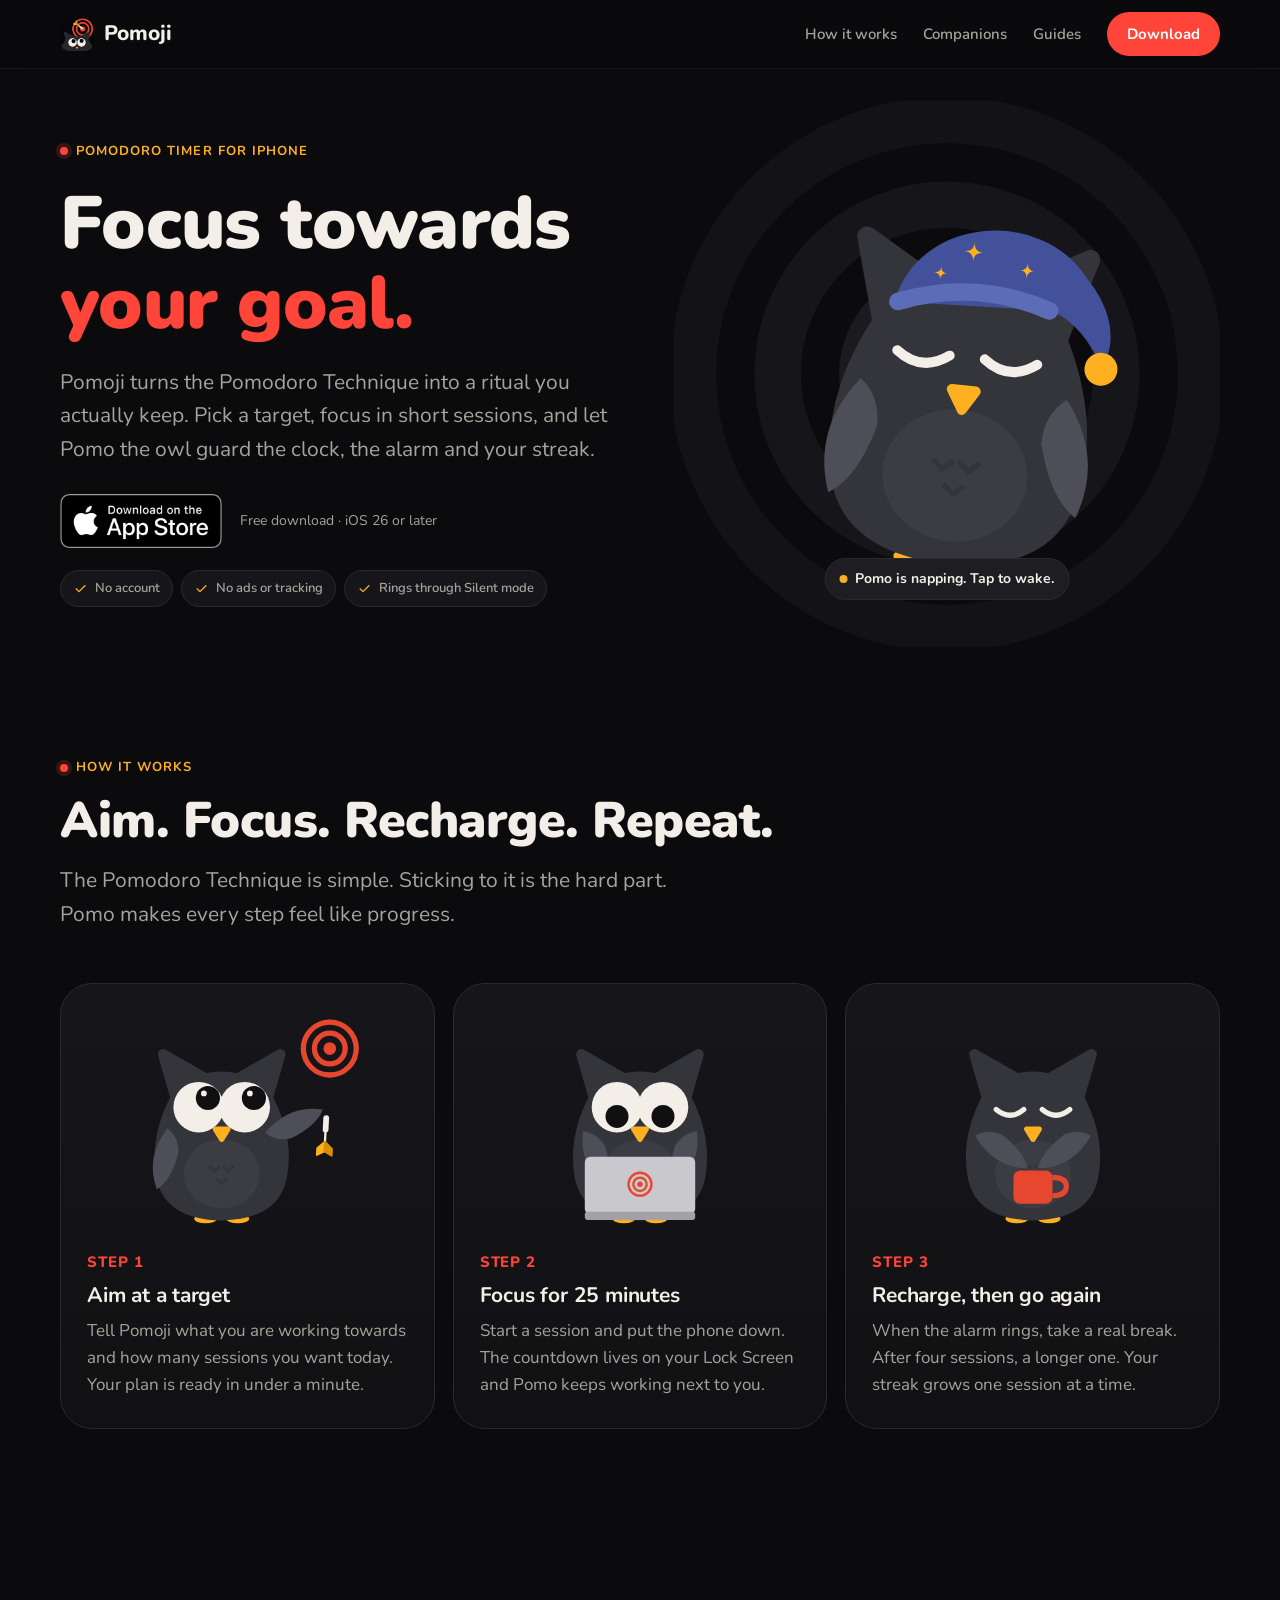
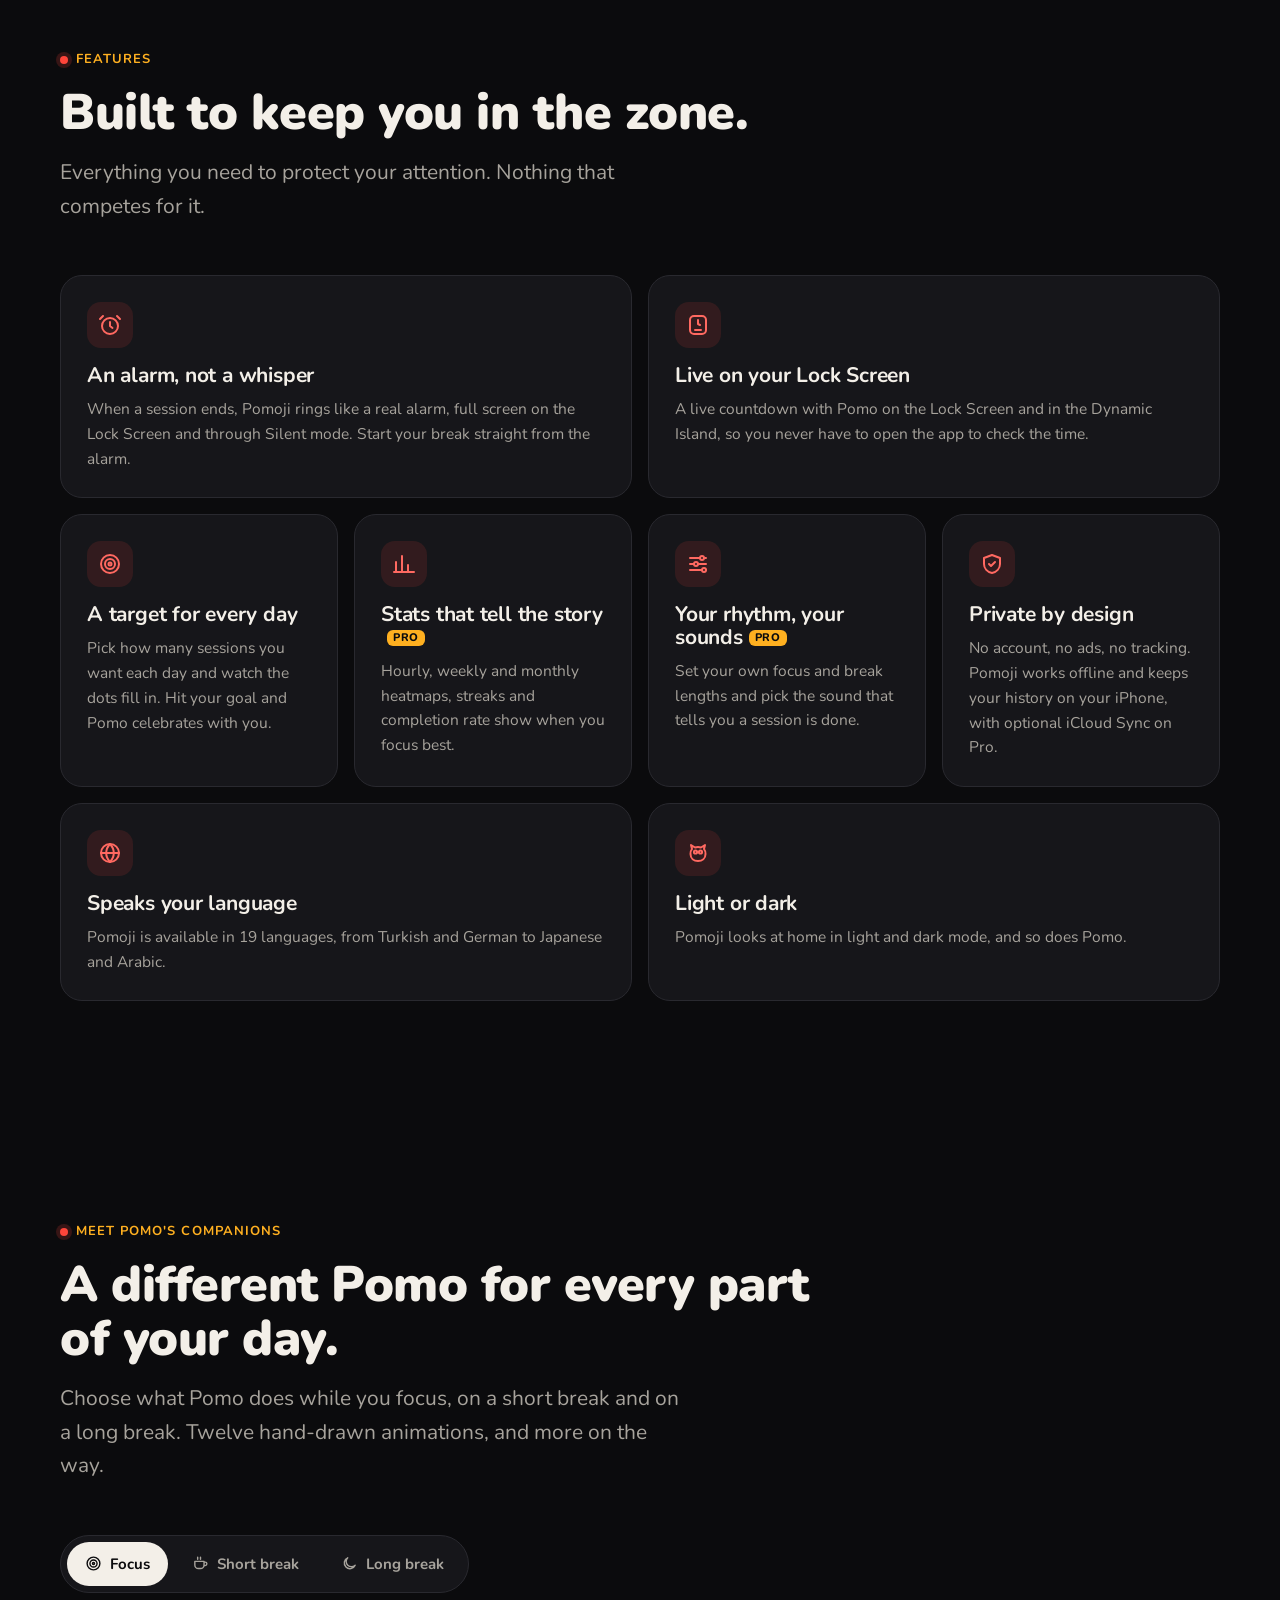
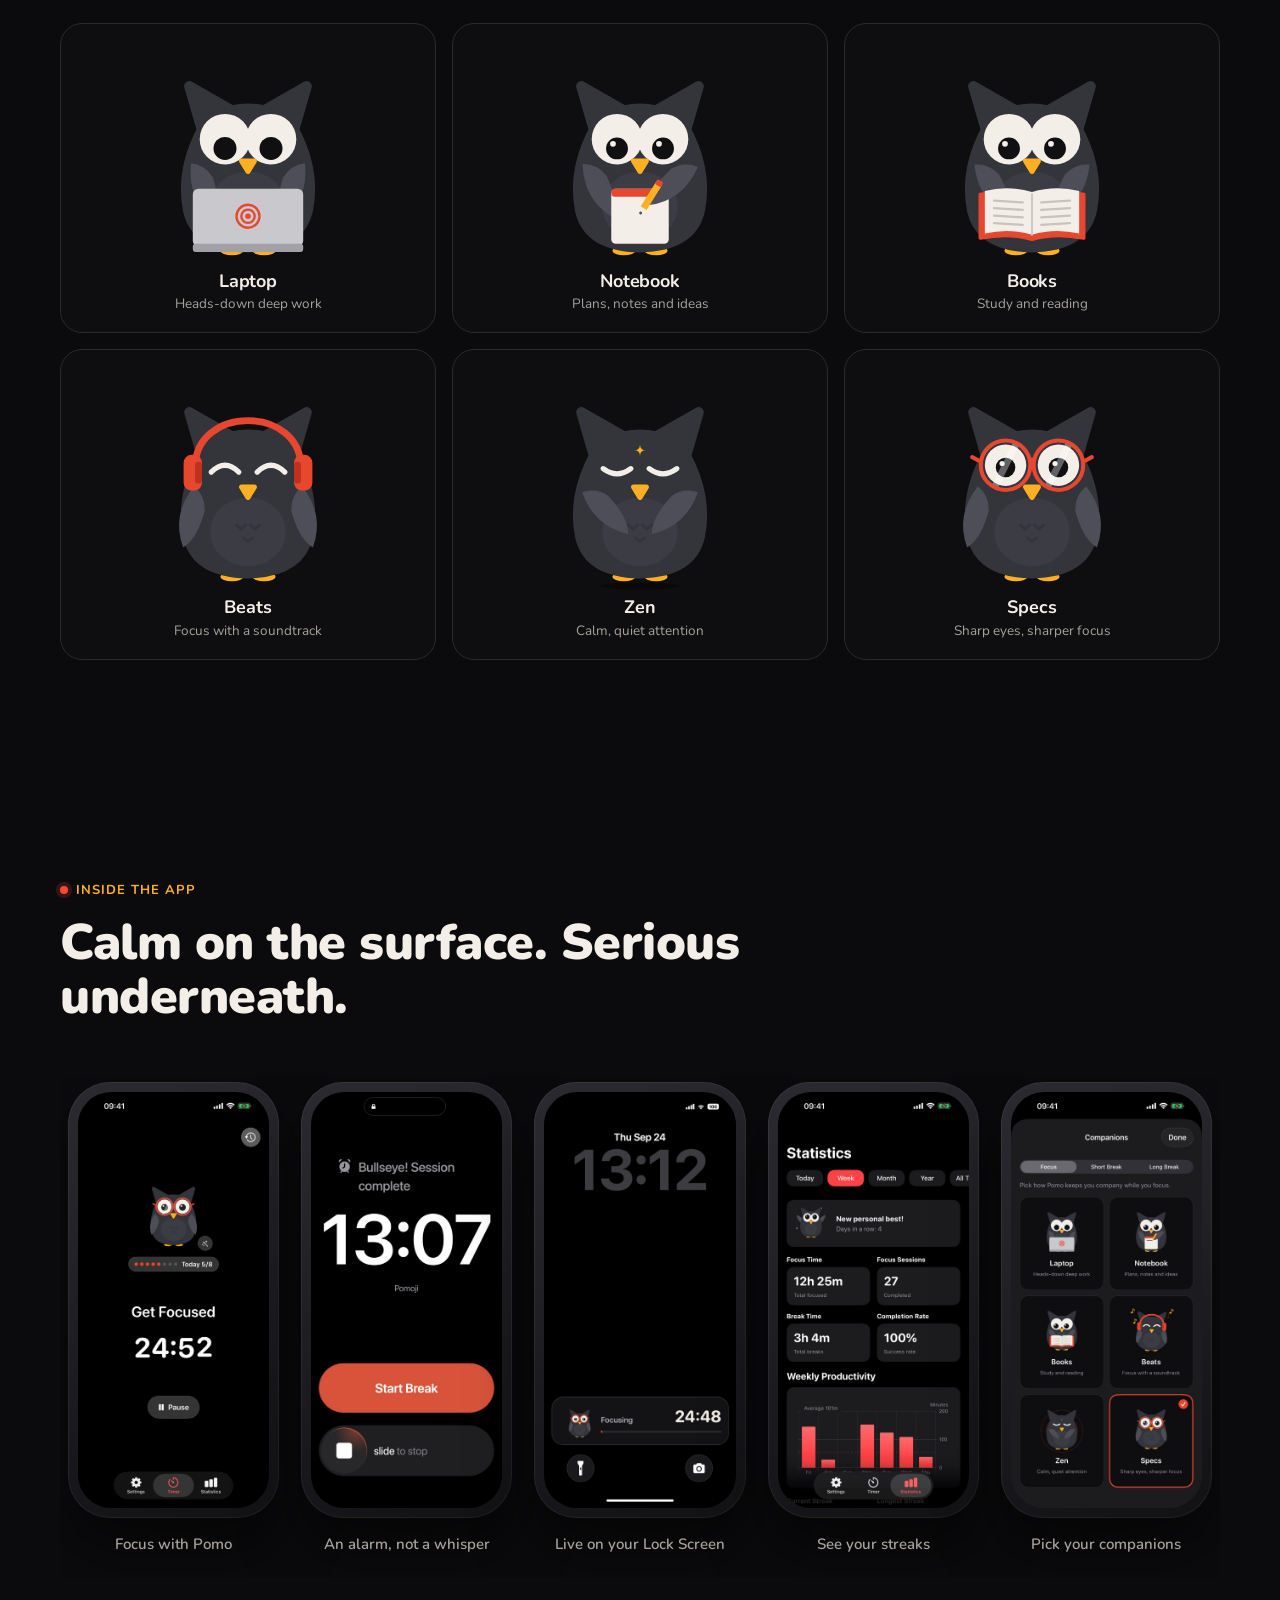
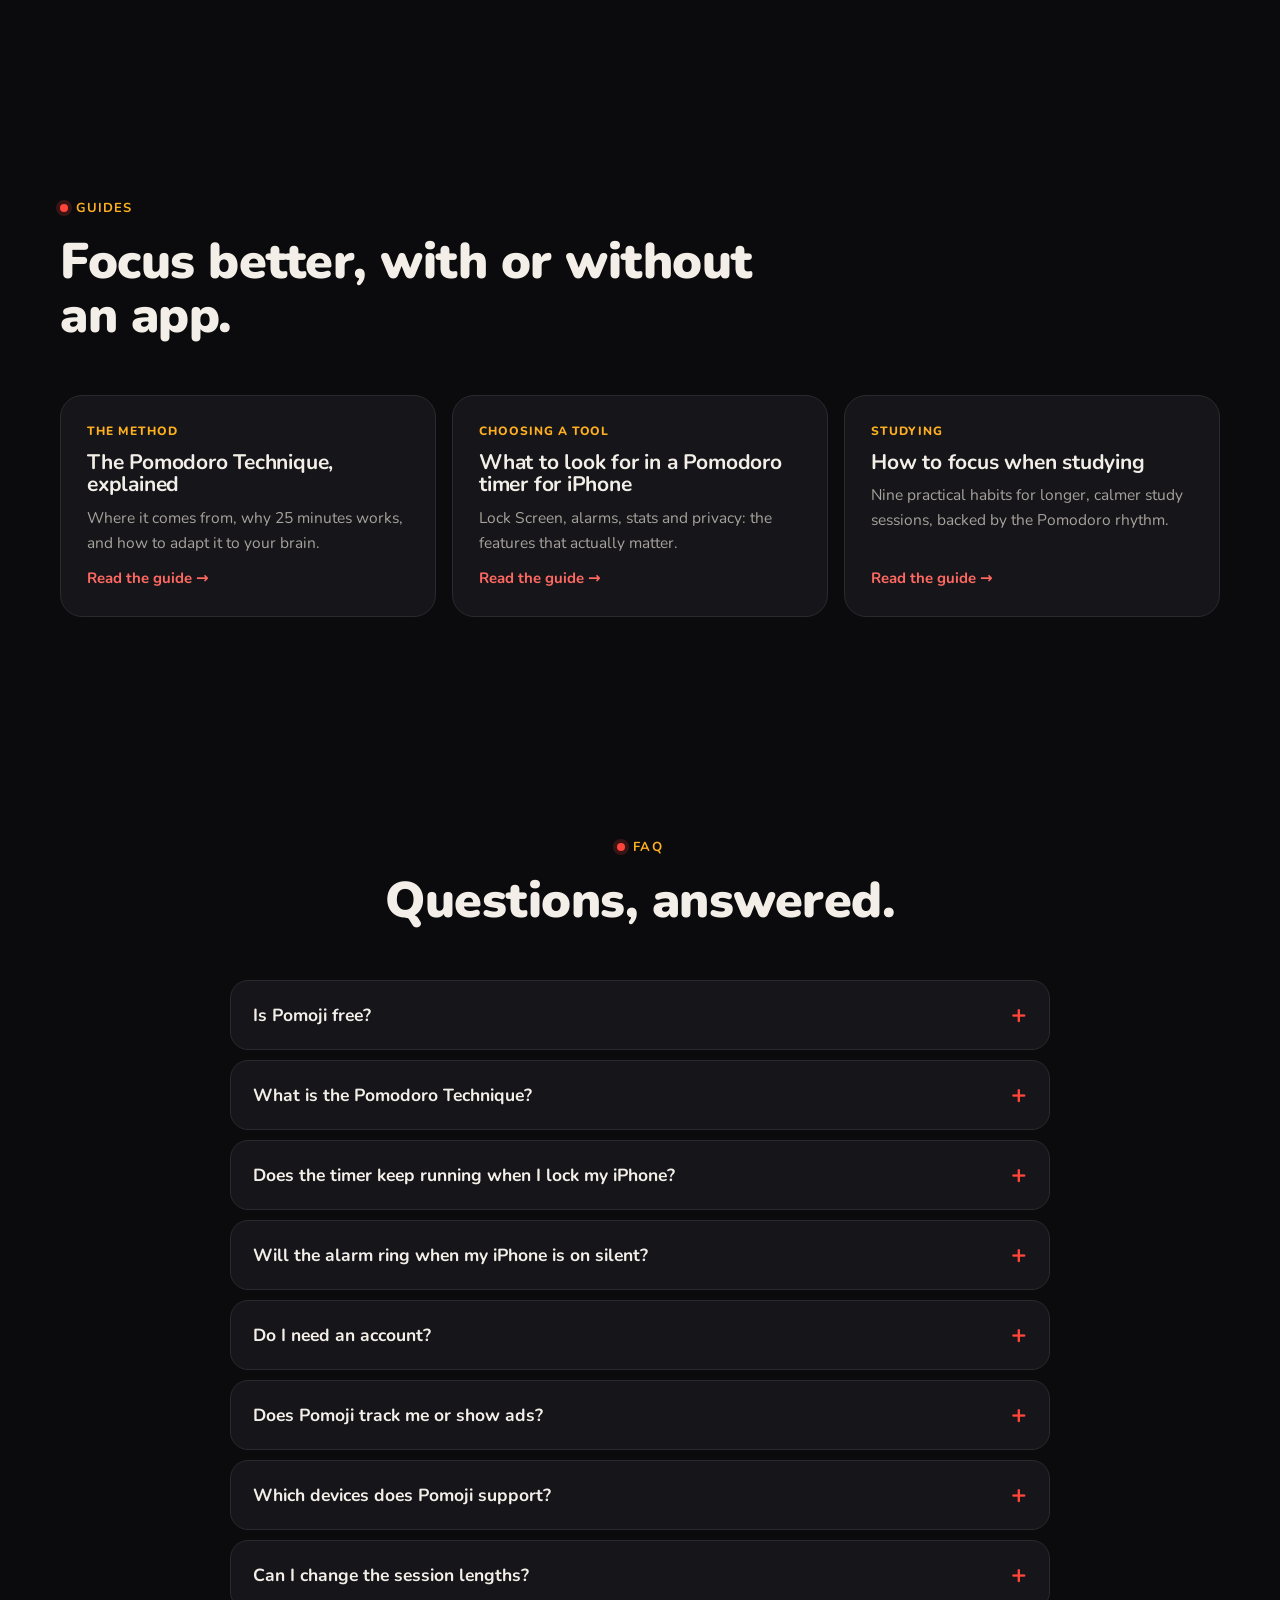
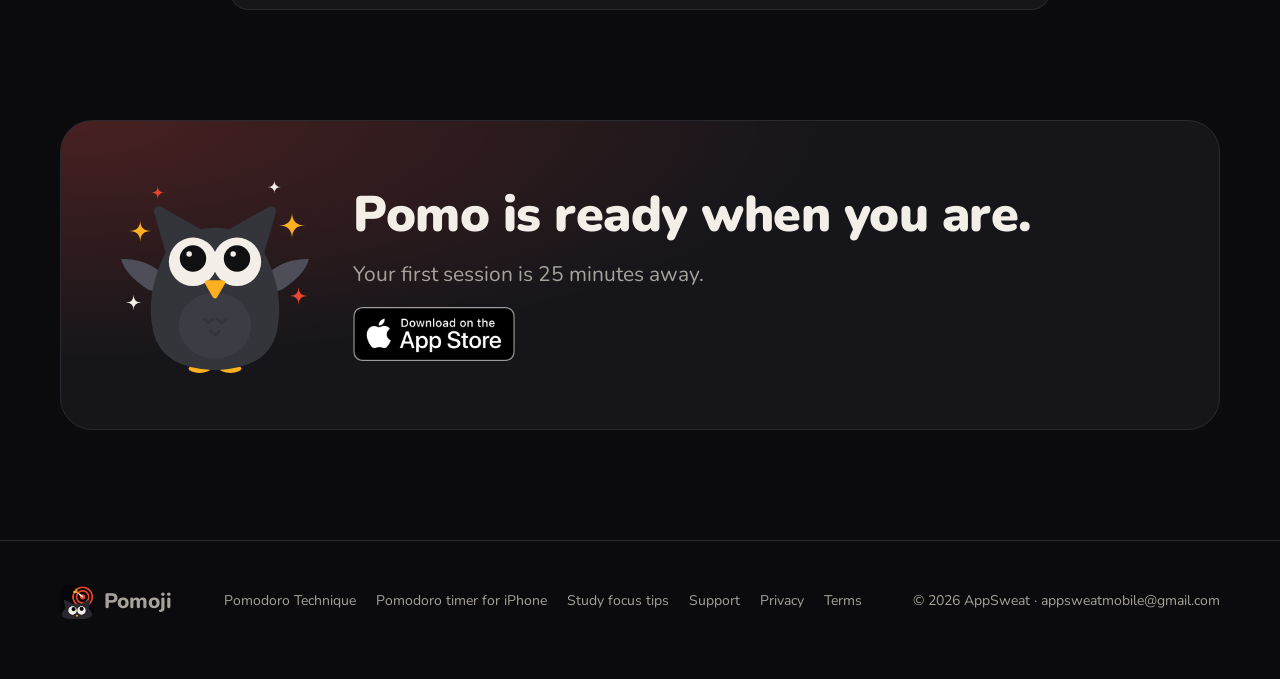
==== commit 9aee7e31: "Show app screenshots uncropped and sharper The phone frame's aspect ratio included its padding, so t" ====
--- a/index.html
+++ b/index.html
@@ -254,7 +254,7 @@
 <p class="eyebrow">Inside the app</p>
 <h2>Calm on the surface. Serious underneath.</h2>
 </div>
-<div class="screens"><figure class="screen"><div class="phone"><div class="glass"><img src="assets/screen-1-timer.jpg" alt="Timer running a focus session with Pomo and the daily goal" width="600" height="1303" loading="lazy" decoding="async"></div></div><figcaption>Focus with Pomo</figcaption></figure><figure class="screen"><div class="phone"><div class="glass"><img src="assets/screen-2-alarm.jpg" alt="Full-screen alarm when a focus session ends" width="600" height="1303" loading="lazy" decoding="async"></div></div><figcaption>An alarm, not a whisper</figcaption></figure><figure class="screen"><div class="phone"><div class="glass"><img src="assets/screen-3-lock-screen.jpg" alt="Live countdown on the Lock Screen" width="600" height="1303" loading="lazy" decoding="async"></div></div><figcaption>Live on your Lock Screen</figcaption></figure><figure class="screen"><div class="phone"><div class="glass"><img src="assets/screen-4-stats.jpg" alt="Statistics with focus time, sessions and a weekly chart" width="600" height="1303" loading="lazy" decoding="async"></div></div><figcaption>See your streaks</figcaption></figure><figure class="screen"><div class="phone"><div class="glass"><img src="assets/screen-5-companions.jpg" alt="Companions picker with Pomo animations for focus" width="600" height="1303" loading="lazy" decoding="async"></div></div><figcaption>Pick your companions</figcaption></figure></div>
+<div class="screens"><figure class="screen"><div class="phone"><div class="glass"><img src="assets/screen-1-timer.jpg" alt="Timer running a focus session with Pomo and the daily goal" width="900" height="1955" loading="lazy" decoding="async"></div></div><figcaption>Focus with Pomo</figcaption></figure><figure class="screen"><div class="phone"><div class="glass"><img src="assets/screen-2-alarm.jpg" alt="Full-screen alarm when a focus session ends" width="900" height="1955" loading="lazy" decoding="async"></div></div><figcaption>An alarm, not a whisper</figcaption></figure><figure class="screen"><div class="phone"><div class="glass"><img src="assets/screen-3-lock-screen.jpg" alt="Live countdown on the Lock Screen" width="900" height="1955" loading="lazy" decoding="async"></div></div><figcaption>Live on your Lock Screen</figcaption></figure><figure class="screen"><div class="phone"><div class="glass"><img src="assets/screen-4-stats.jpg" alt="Statistics with focus time, sessions and a weekly chart" width="900" height="1955" loading="lazy" decoding="async"></div></div><figcaption>See your streaks</figcaption></figure><figure class="screen"><div class="phone"><div class="glass"><img src="assets/screen-5-companions.jpg" alt="Companions picker with Pomo animations for focus" width="900" height="1955" loading="lazy" decoding="async"></div></div><figcaption>Pick your companions</figcaption></figure></div>
 </div></section>
 <section class="section" id="guides"><div class="wrap">
 <div class="section-head">
--- a/site.css
+++ b/site.css
@@ -211,10 +211,10 @@
 .screens { display: flex; justify-content: safe center; gap: 22px; overflow-x: auto; scroll-snap-type: x mandatory; padding: 6px 4px 22px; scrollbar-width: thin; }
 .screen { flex: 0 0 auto; width: 260px; margin: 0; scroll-snap-align: center; display: flex; flex-direction: column; gap: 14px; align-items: center; text-align: center; }
 .phone {
-  width: 100%; aspect-ratio: 1179 / 2556; border-radius: 42px; padding: 10px;
+  width: 100%; border-radius: 42px; padding: 10px;
   background: linear-gradient(160deg, #2a2a30, #121215); box-shadow: 0 30px 60px rgba(0, 0, 0, .5), inset 0 0 0 1px rgba(255, 255, 255, .06);
 }
-.phone .glass { width: 100%; height: 100%; border-radius: 33px; background: var(--ink-2); overflow: hidden; display: grid; place-items: center; }
+.phone .glass { width: 100%; aspect-ratio: 1320 / 2868; border-radius: 33px; background: var(--ink-2); overflow: hidden; display: grid; place-items: center; }
 .phone .glass img { width: 100%; height: 100%; object-fit: cover; }
 .placeholder { display: flex; flex-direction: column; align-items: center; gap: 10px; color: var(--dim); font-size: 13px; font-weight: 700; padding: 20px; border: 2px dashed var(--line); border-radius: 26px; width: 86%; height: 90%; justify-content: center; }
 .placeholder svg { width: 34px; height: 34px; }
